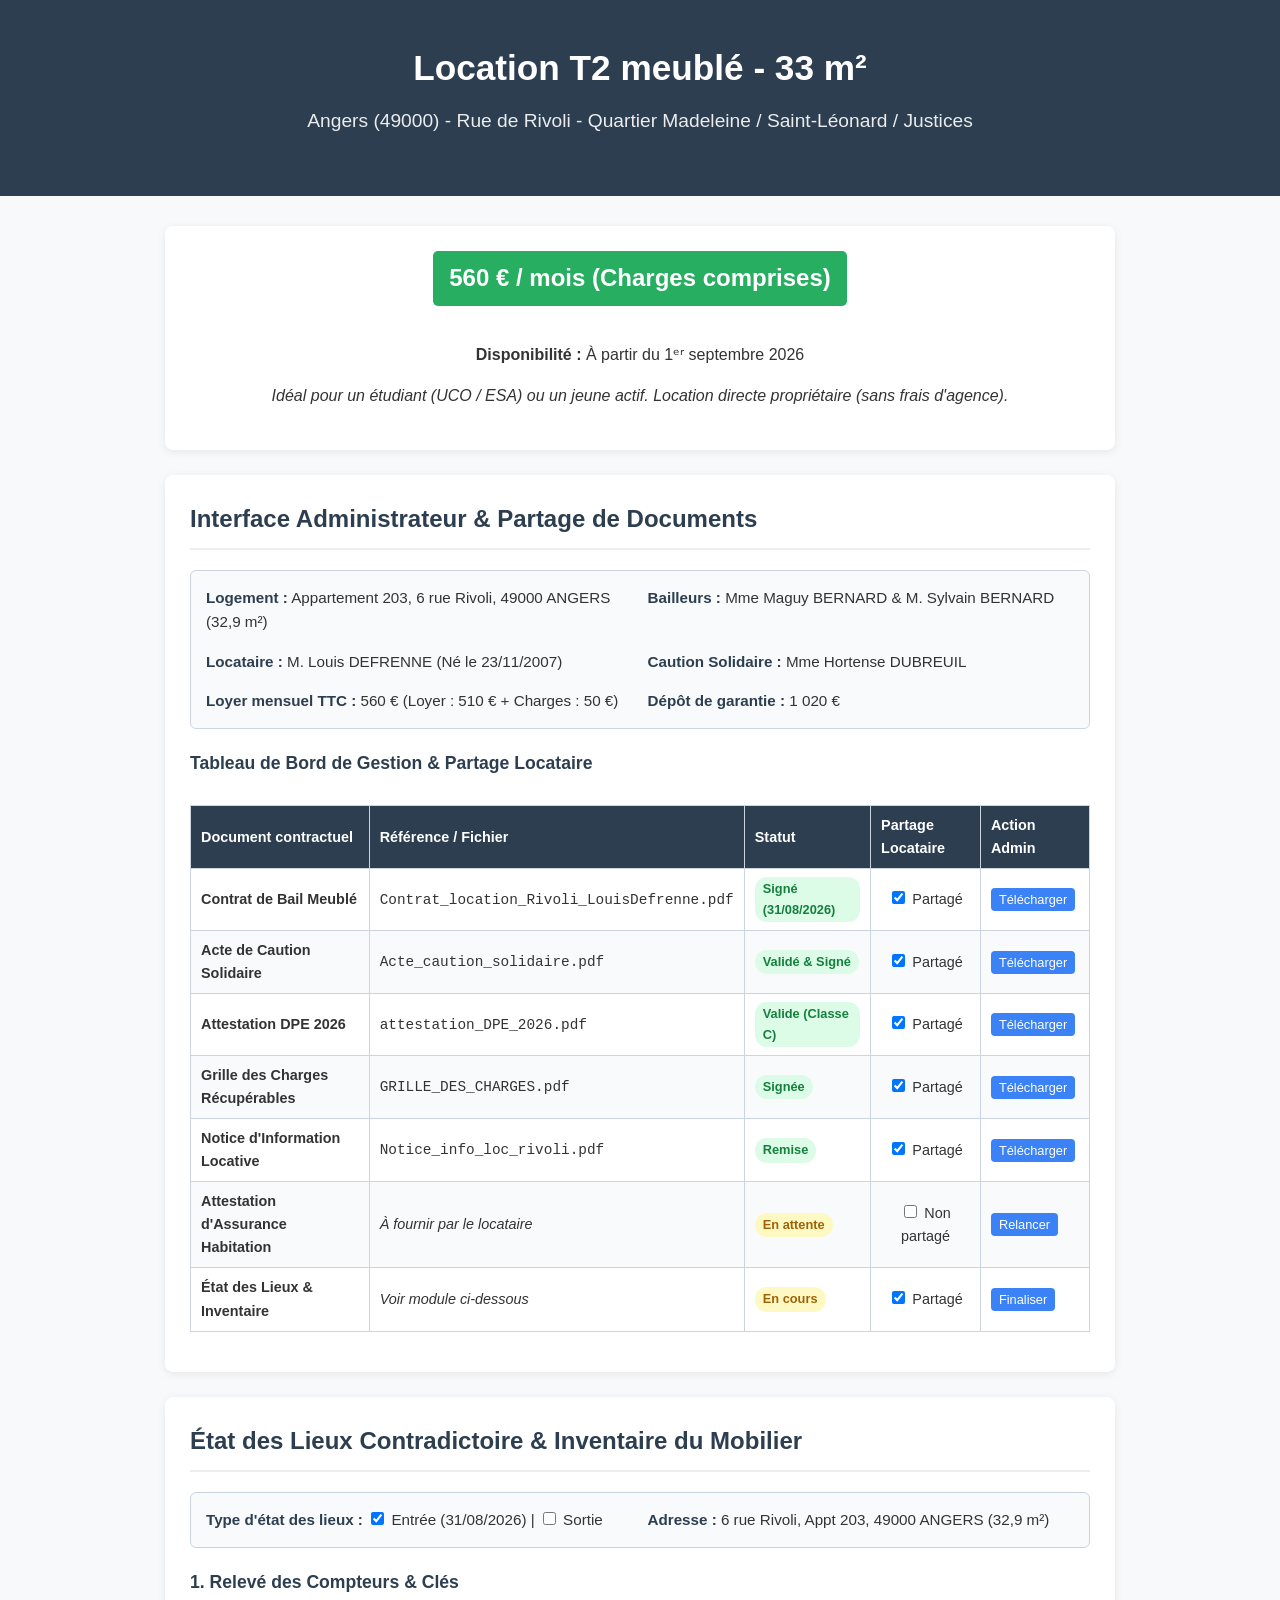
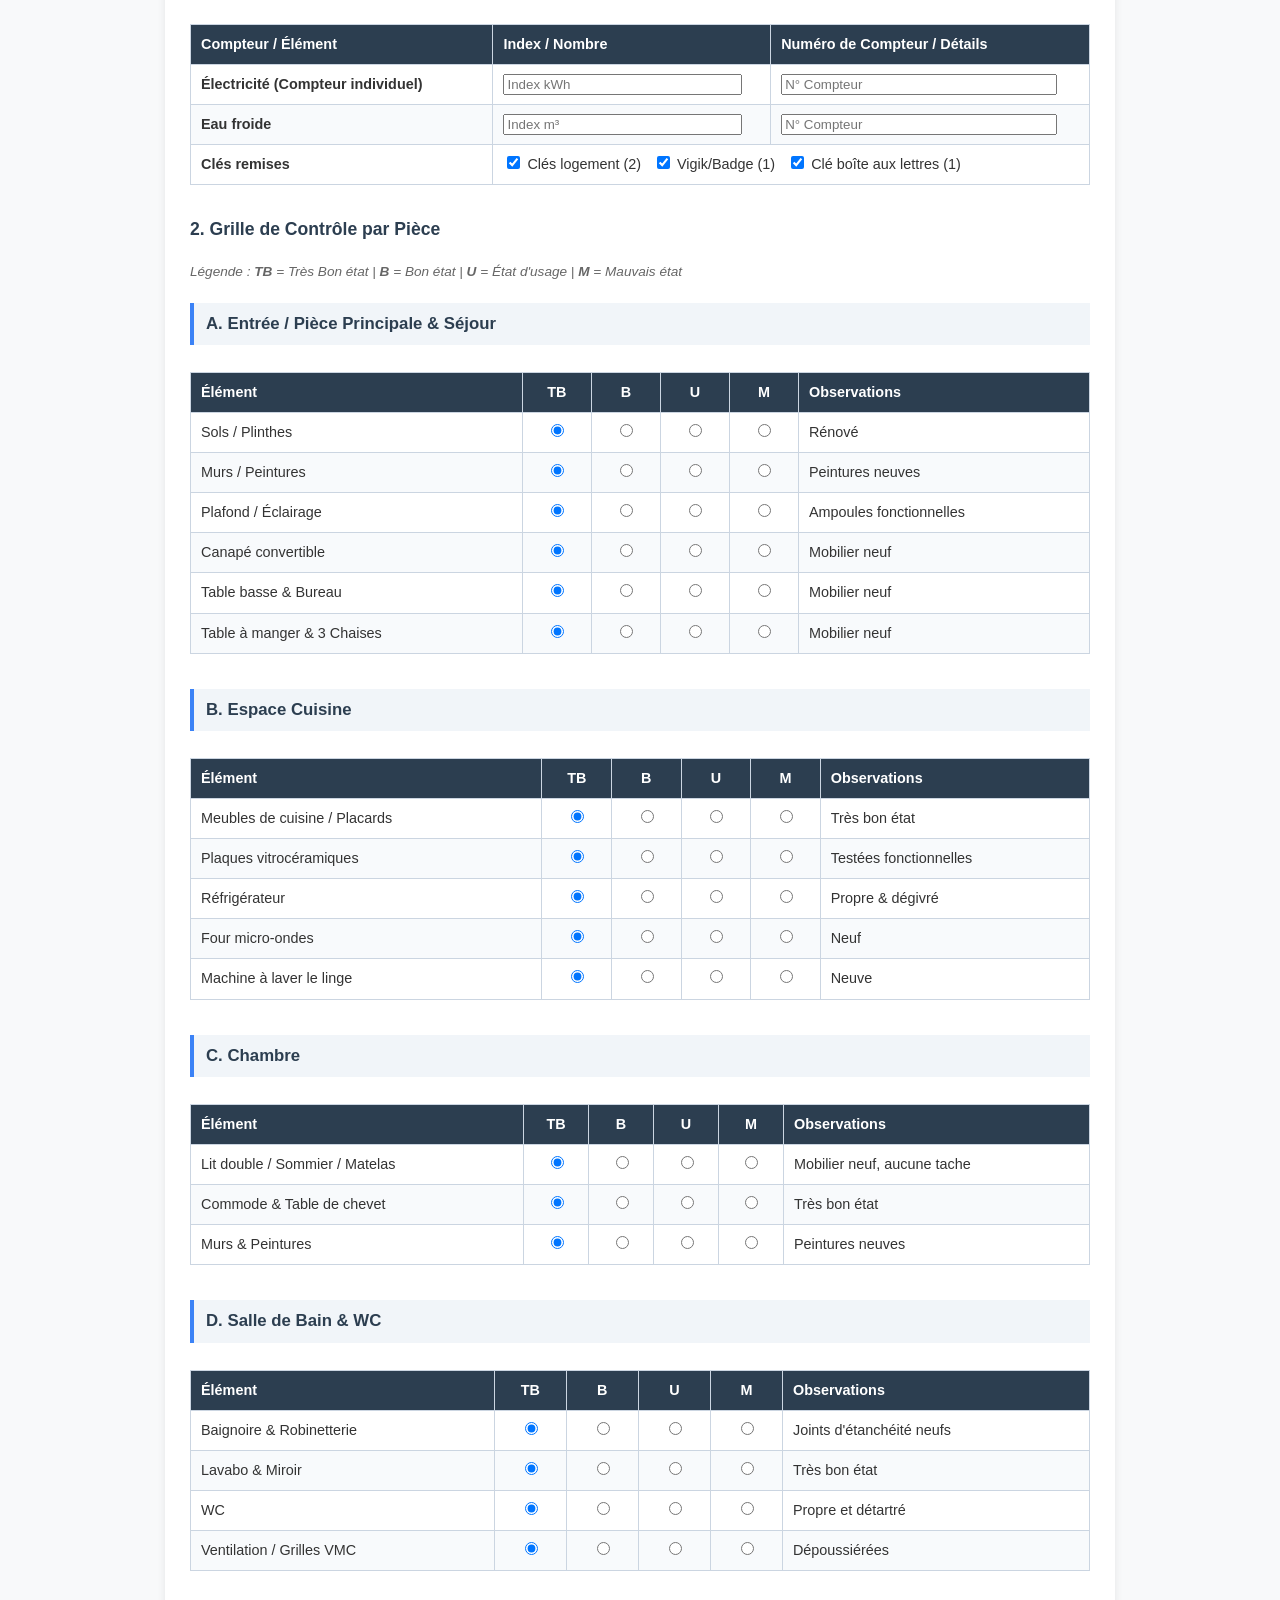
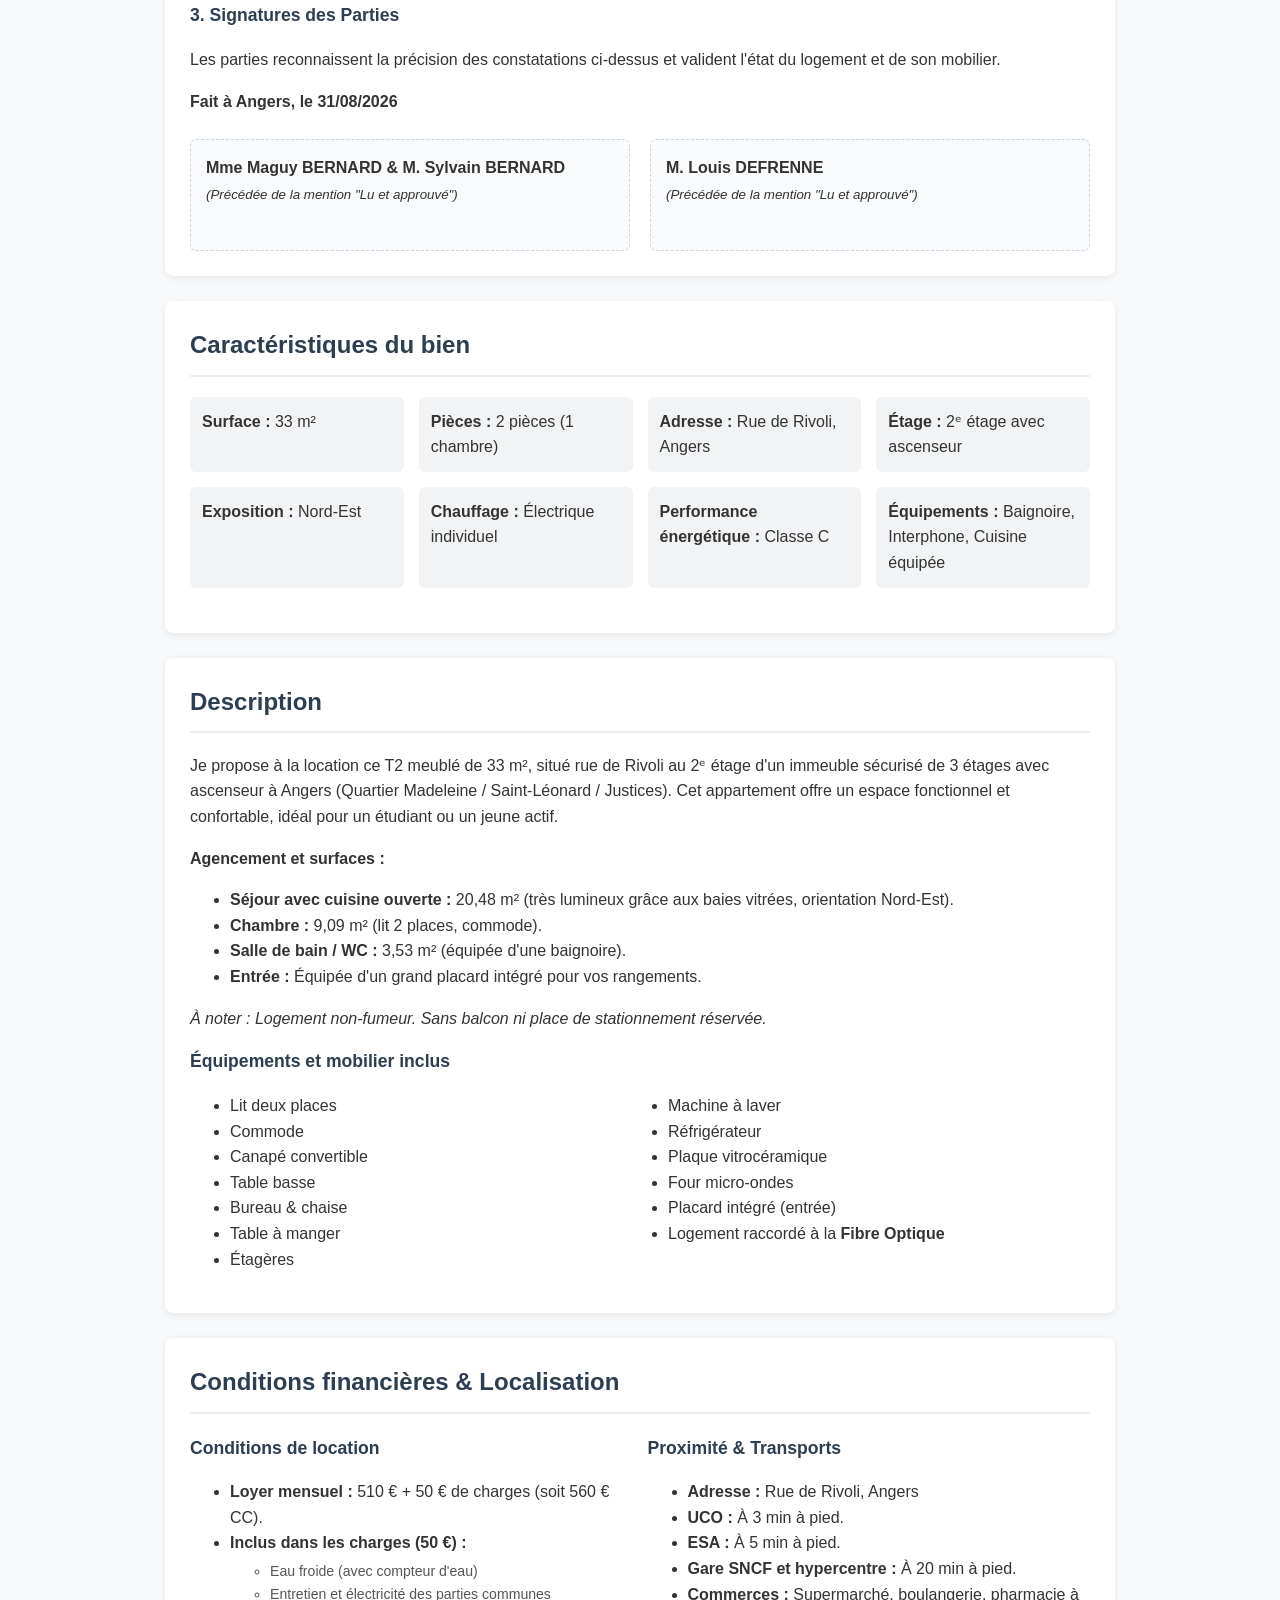
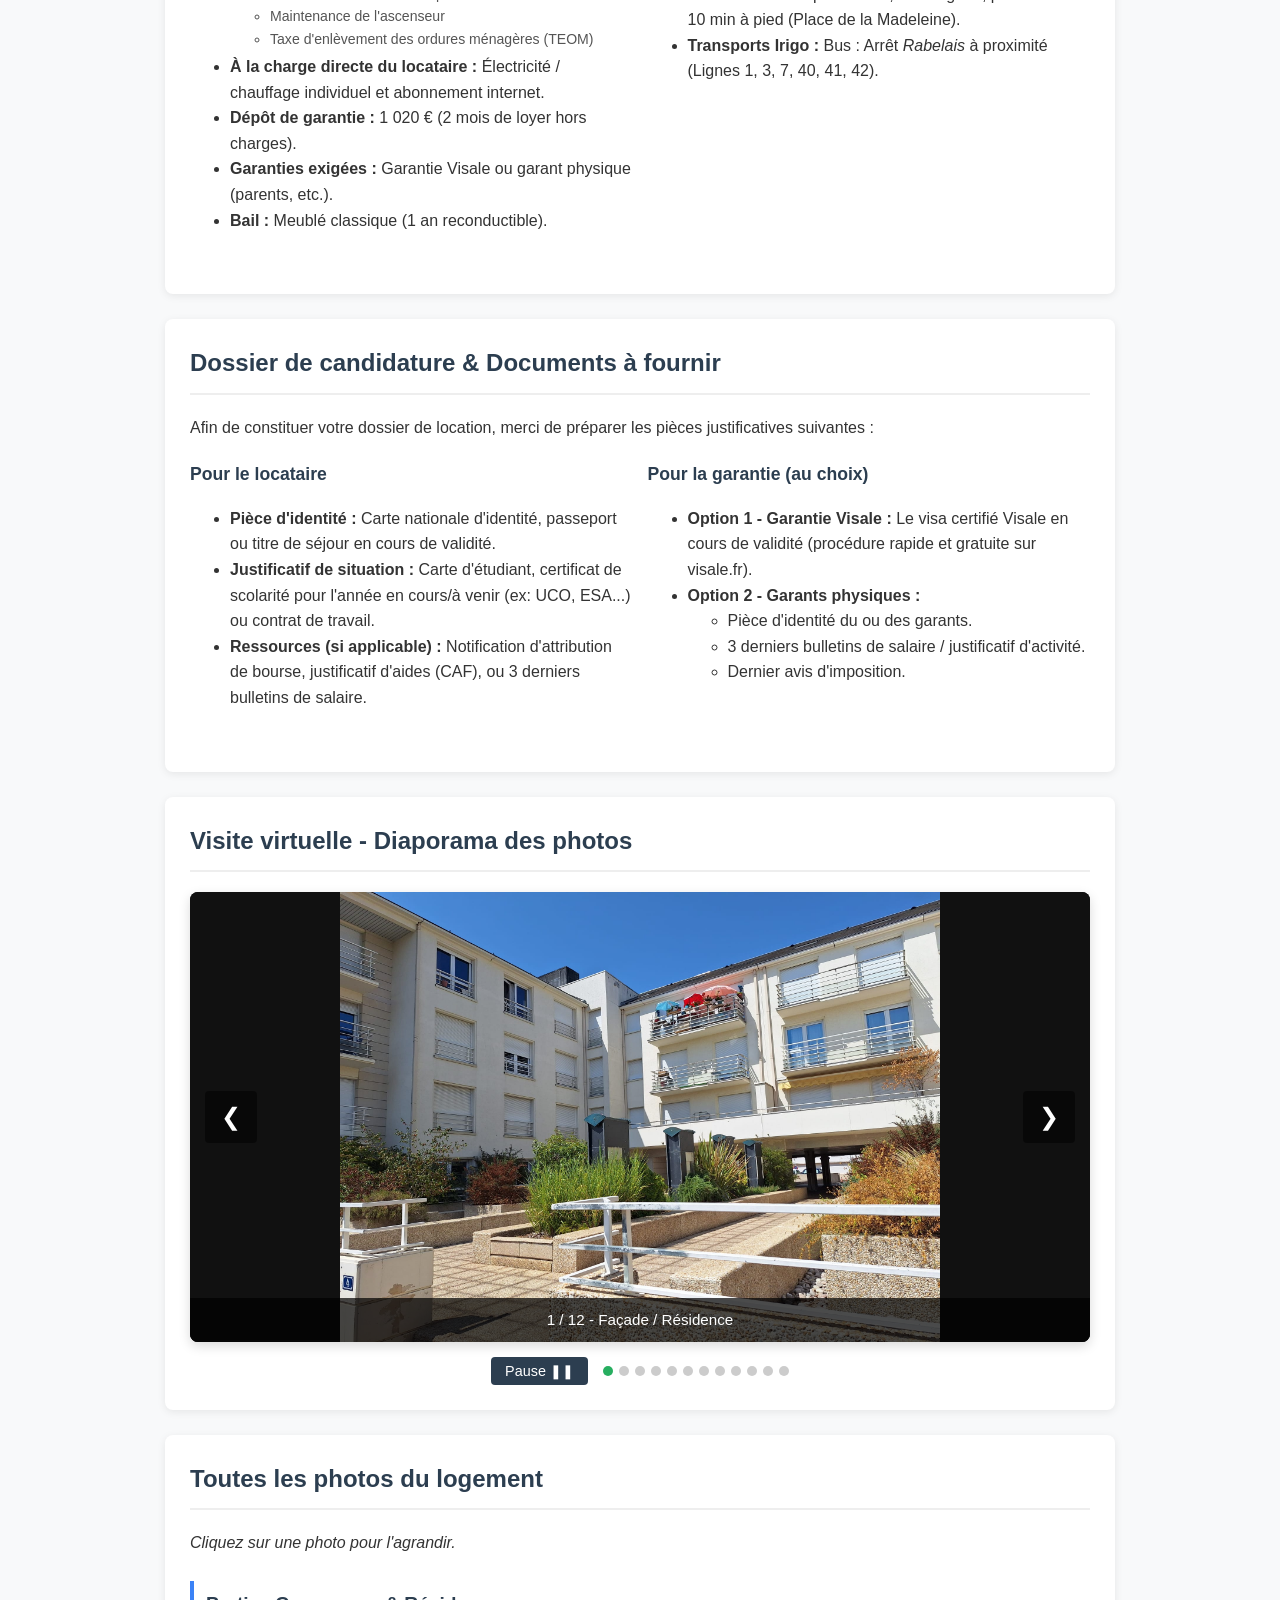
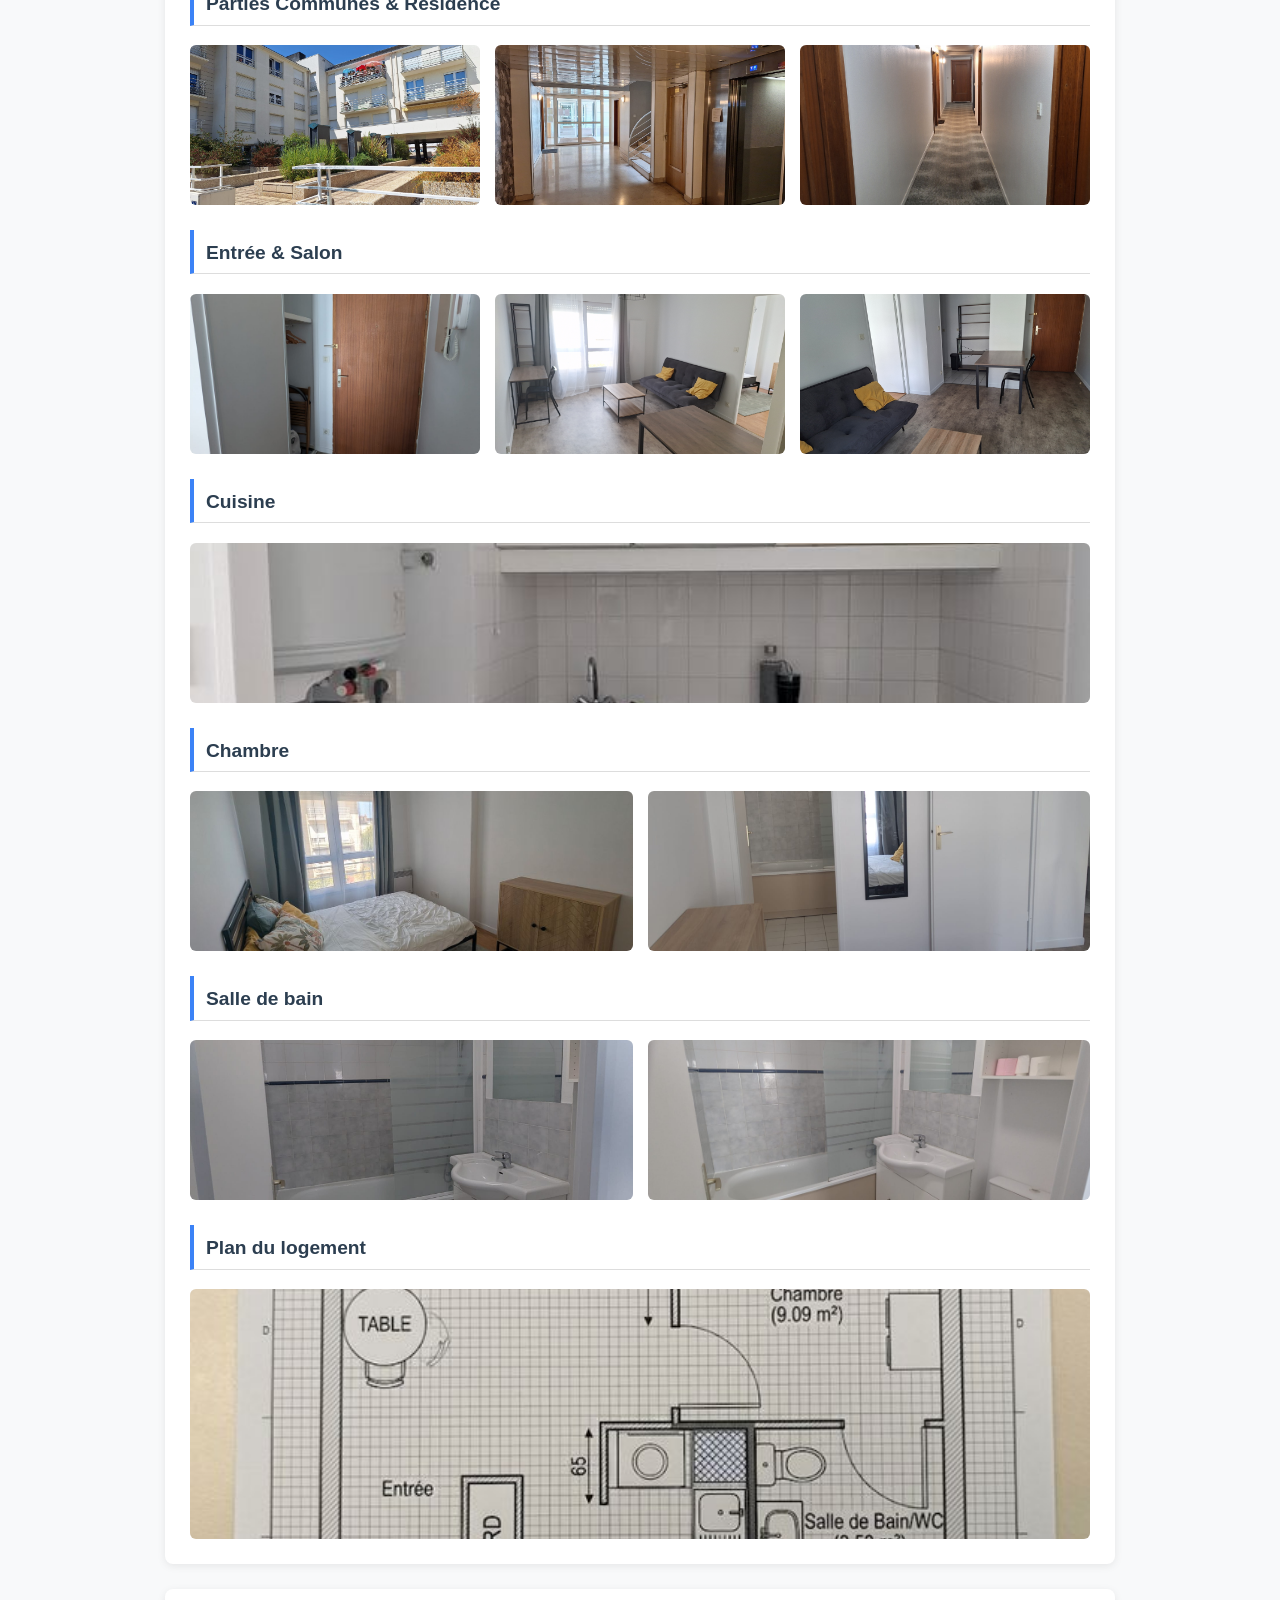
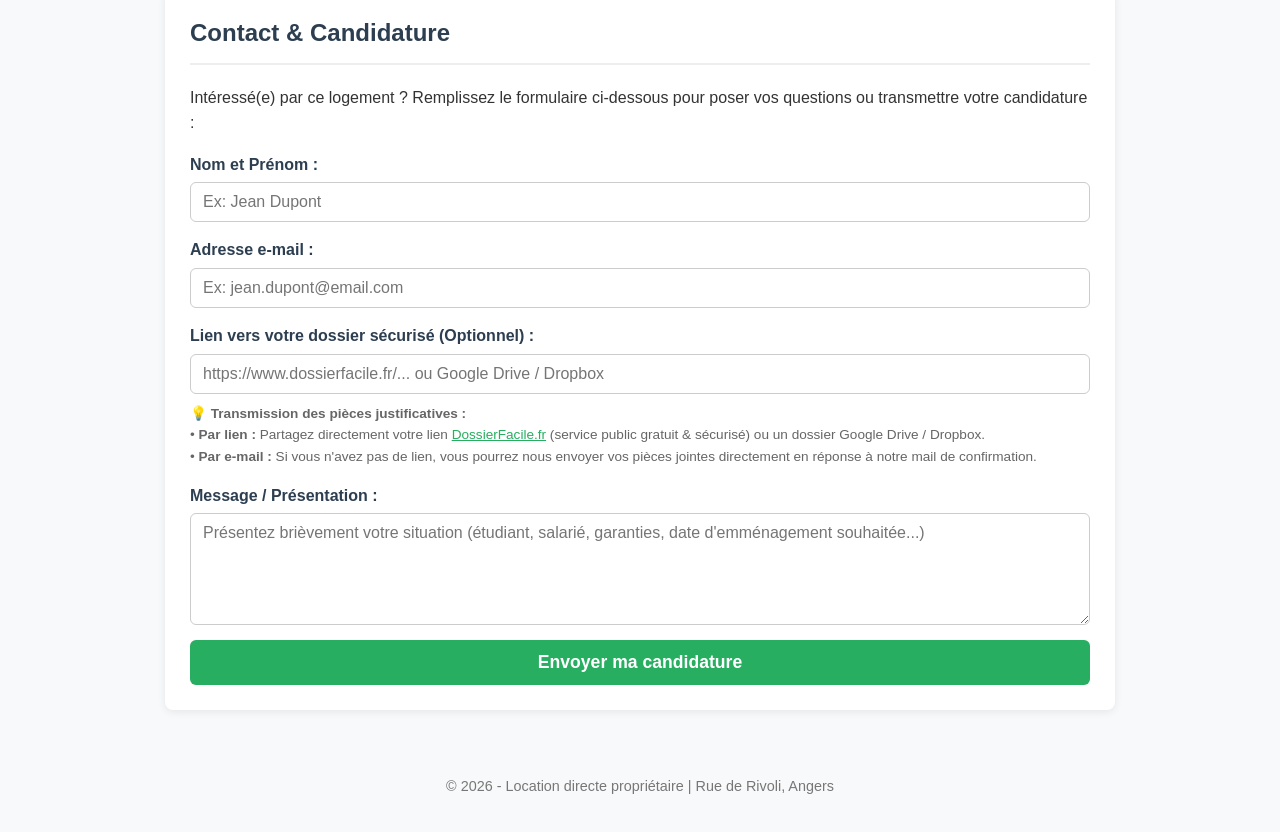
==== index.html @ 93f3b193 "Update index.html ajout 2 interface L'Interface Administrateur / Tableau de bord de partage de docum" ====
<!DOCTYPE html>
<html lang="fr">
<head>
    <meta charset="UTF-8">
    <meta name="viewport" content="width=device-width, initial-scale=1.0">
    <title>Location T2 meublé 33 m² - Angers (Rue de Rivoli / UCO / ESA)</title>
    <style>
        :root {
            --primary-color: #2c3e50;
            --accent-color: #27ae60;
            --bg-color: #f8f9fa;
            --card-bg: #ffffff;
            --text-color: #333333;
            --primary-light: #3b82f6;
            --border-color: #cbd5e1;
        }

        body {
            font-family: 'Segoe UI', Tahoma, Geneva, Verdana, sans-serif;
            line-height: 1.6;
            color: var(--text-color);
            background-color: var(--bg-color);
            margin: 0;
            padding: 0;
        }

        header {
            background-color: var(--primary-color);
            color: white;
            padding: 40px 20px;
            text-align: center;
        }

        header h1 {
            margin: 0;
            font-size: 2.2rem;
        }

        header p {
            font-size: 1.2rem;
            margin-top: 10px;
            opacity: 0.9;
        }

        .container {
            max-width: 950px;
            margin: 30px auto;
            padding: 0 20px;
        }

        .price-badge {
            display: inline-block;
            background-color: var(--accent-color);
            color: white;
            padding: 8px 16px;
            font-size: 1.5rem;
            font-weight: bold;
            border-radius: 5px;
            margin-bottom: 20px;
        }

        .card {
            background: var(--card-bg);
            border-radius: 8px;
            padding: 25px;
            margin-bottom: 25px;
            box-shadow: 0 2px 8px rgba(0,0,0,0.08);
        }

        h2 {
            color: var(--primary-color);
            border-bottom: 2px solid #eee;
            padding-bottom: 10px;
            margin-top: 0;
        }

        h3 {
            font-size: 1.05rem;
            color: var(--primary-color);
            background-color: #f1f5f9;
            padding: 8px 12px;
            border-left: 4px solid var(--primary-light);
            margin-top: 20px;
        }

        .features-grid {
            display: grid;
            grid-template-columns: repeat(auto-fit, minmax(200px, 1fr));
            gap: 15px;
            margin: 20px 0;
        }

        .feature-item {
            background: #f1f3f5;
            padding: 12px;
            border-radius: 6px;
            font-weight: 500;
        }

        .info-grid {
            display: grid;
            grid-template-columns: repeat(auto-fit, minmax(280px, 1fr));
            gap: 15px;
            background-color: #f8fafc;
            padding: 15px;
            border-radius: 6px;
            border: 1px solid var(--border-color);
            margin-bottom: 20px;
        }

        .info-item {
            font-size: 0.95rem;
        }

        .info-item strong {
            color: var(--primary-color);
        }

        .table-responsive {
            overflow-x: auto;
        }

        table {
            width: 100%;
            border-collapse: collapse;
            margin-top: 10px;
            margin-bottom: 15px;
            font-size: 0.9rem;
        }

        th, td {
            border: 1px solid var(--border-color);
            padding: 8px 10px;
            text-align: left;
        }

        th {
            background-color: var(--primary-color);
            color: #ffffff;
            font-weight: 600;
        }

        tr:nth-child(even) {
            background-color: #f8fafc;
        }

        .td-center {
            text-align: center;
        }

        .badge {
            display: inline-block;
            padding: 2px 8px;
            border-radius: 12px;
            font-size: 0.8rem;
            font-weight: bold;
        }

        .badge-success {
            background-color: #dcfce7;
            color: #15803d;
        }

        .badge-warning {
            background-color: #fef9c3;
            color: #a16207;
        }

        .btn {
            background-color: var(--primary-light);
            color: white;
            border: none;
            padding: 4px 8px;
            border-radius: 4px;
            cursor: pointer;
            font-size: 0.8rem;
        }

        .btn:hover {
            background-color: var(--primary-color);
        }

        .signature-grid {
            display: grid;
            grid-template-columns: 1fr 1fr;
            gap: 20px;
            margin-top: 25px;
        }

        .signature-box {
            border: 1px dashed var(--border-color);
            padding: 15px;
            border-radius: 6px;
            min-height: 80px;
            background-color: #f8fafc;
        }

        .equipment-list {
            columns: 2;
            -webkit-columns: 2;
            -moz-columns: 2;
        }

        .category-title {
            color: var(--primary-color);
            border-bottom: 1px solid #ddd;
            padding-bottom: 5px;
            margin-top: 25px;
            font-size: 1.2rem;
            background: none;
        }

        .gallery-grid {
            display: grid;
            grid-template-columns: repeat(auto-fit, minmax(200px, 1fr));
            gap: 15px;
            margin-top: 10px;
        }

        .gallery-grid img {
            width: 100%;
            height: 160px;
            object-fit: cover;
            border-radius: 6px;
            cursor: pointer;
            transition: transform 0.2s, box-shadow 0.2s;
        }

        .gallery-grid img:hover {
            transform: scale(1.03);
            box-shadow: 0 4px 12px rgba(0,0,0,0.15);
        }

        .slideshow-container {
            position: relative;
            max-width: 100%;
            margin: auto;
            background: #000;
            border-radius: 8px;
            overflow: hidden;
            box-shadow: 0 4px 12px rgba(0,0,0,0.15);
        }

        .slide-frame {
            position: relative;
            height: 450px;
            display: flex;
            align-items: center;
            justify-content: center;
            background-color: #111;
        }

        .slide-frame img {
            max-width: 100%;
            max-height: 450px;
            object-fit: contain;
            display: block;
        }

        .slide-caption {
            position: absolute;
            bottom: 0;
            left: 0;
            right: 0;
            background: rgba(0, 0, 0, 0.7);
            color: #fff;
            padding: 10px 15px;
            font-size: 0.95rem;
            text-align: center;
        }

        .slideshow-btn {
            position: absolute;
            top: 50%;
            transform: translateY(-50%);
            background: rgba(0, 0, 0, 0.5);
            color: white;
            border: none;
            font-size: 24px;
            padding: 12px 16px;
            cursor: pointer;
            border-radius: 4px;
            user-select: none;
            transition: background 0.3s;
            z-index: 2;
        }

        .slideshow-btn:hover {
            background: rgba(0, 0, 0, 0.8);
        }

        .slideshow-btn.prev { left: 15px; }
        .slideshow-btn.next { right: 15px; }

        .slideshow-controls {
            display: flex;
            align-items: center;
            justify-content: center;
            gap: 15px;
            margin-top: 15px;
            flex-wrap: wrap;
        }

        .slideshow-dots {
            display: flex;
            gap: 6px;
            justify-content: center;
            flex-wrap: wrap;
        }

        .dot {
            height: 10px;
            width: 10px;
            background-color: #ccc;
            border-radius: 50%;
            display: inline-block;
            cursor: pointer;
            transition: background-color 0.3s;
        }

        .dot.active, .dot:hover {
            background-color: var(--accent-color);
        }

        .play-pause-btn {
            background: var(--primary-color);
            color: white;
            border: none;
            padding: 6px 14px;
            border-radius: 4px;
            cursor: pointer;
            font-size: 0.9rem;
        }

        .play-pause-btn:hover {
            background: #1a252f;
        }

        .contact-form {
            display: flex;
            flex-direction: column;
            gap: 15px;
            margin-top: 15px;
        }

        .form-group {
            display: flex;
            flex-direction: column;
            gap: 5px;
        }

        .form-group label {
            font-weight: 600;
            color: var(--primary-color);
        }

        .form-group input,
        .form-group textarea {
            width: 100%;
            padding: 10px 12px;
            border: 1px solid #ccc;
            border-radius: 6px;
            font-family: inherit;
            font-size: 1rem;
            box-sizing: border-box;
            transition: border-color 0.2s;
        }

        .form-group input:focus,
        .form-group textarea:focus {
            border-color: var(--accent-color);
            outline: none;
        }

        .submit-btn {
            background-color: var(--accent-color);
            color: white;
            border: none;
            padding: 12px 20px;
            font-size: 1.1rem;
            font-weight: bold;
            border-radius: 6px;
            cursor: pointer;
            transition: background-color 0.2s, transform 0.1s;
        }

        .submit-btn:hover {
            background-color: #219150;
        }

        .submit-btn:active {
            transform: scale(0.99);
        }

        .lightbox {
            display: none;
            position: fixed;
            z-index: 1000;
            top: 0;
            left: 0;
            width: 100%;
            height: 100%;
            background-color: rgba(0, 0, 0, 0.85);
            flex-direction: column;
            justify-content: center;
            align-items: center;
        }

        .lightbox-content-wrapper {
            position: relative;
            display: flex;
            align-items: center;
            justify-content: center;
            max-width: 90%;
            max-height: 80%;
        }

        .lightbox img {
            max-width: 100%;
            max-height: 80vh;
            border-radius: 8px;
            box-shadow: 0 5px 25px rgba(0,0,0,0.5);
        }

        .lightbox-close {
            position: absolute;
            top: 20px;
            right: 30px;
            color: white;
            font-size: 40px;
            font-weight: bold;
            cursor: pointer;
            user-select: none;
        }

        .lightbox-prev, .lightbox-next {
            background: rgba(255, 255, 255, 0.2);
            color: white;
            border: none;
            font-size: 30px;
            padding: 10px 15px;
            cursor: pointer;
            border-radius: 5px;
            position: absolute;
            top: 50%;
            transform: translateY(-50%);
            user-select: none;
            transition: background 0.3s;
        }

        .lightbox-prev:hover, .lightbox-next:hover {
            background: rgba(255, 255, 255, 0.5);
        }

        .lightbox-prev { left: -50px; }
        .lightbox-next { right: -50px; }

        .lightbox-counter {
            color: white;
            margin-top: 15px;
            font-size: 1rem;
            text-align: center;
        }

        footer {
            text-align: center;
            padding: 20px;
            color: #777;
            font-size: 0.9rem;
        }

        @media (max-width: 600px) {
            .equipment-list {
                columns: 1;
            }
            .slide-frame {
                height: 280px;
            }
            .lightbox-prev { left: 10px; }
            .lightbox-next { right: 10px; }
            .signature-grid {
                grid-template-columns: 1fr;
            }
        }
    </style>
</head>
<body>

    <header>
        <h1>Location T2 meublé - 33 m²</h1>
        <p>Angers (49000) - Rue de Rivoli - Quartier Madeleine / Saint-Léonard / Justices</p>
    </header>

    <div class="container">

        <!-- Synthèse Prix & Disponibilité -->
        <div class="card" style="text-align: center;">
            <div class="price-badge">560 € / mois (Charges comprises)</div>
            <p><strong>Disponibilité :</strong> À partir du 1ᵉʳ septembre 2026</p>
            <p><em>Idéal pour un étudiant (UCO / ESA) ou un jeune actif. Location directe propriétaire (sans frais d'agence).</em></p>
        </div>

        <!-- SECTION GESTION LOCATIVE / ESPACE ADMINISTRATEUR -->
        <div class="card">
            <h2>Interface Administrateur & Partage de Documents</h2>

            <div class="info-grid">
                <div class="info-item"><strong>Logement :</strong> Appartement 203, 6 rue Rivoli, 49000 ANGERS (32,9 m²)</div>
                <div class="info-item"><strong>Bailleurs :</strong> Mme Maguy BERNARD & M. Sylvain BERNARD</div>
                <div class="info-item"><strong>Locataire :</strong> M. Louis DEFRENNE (Né le 23/11/2007)</div>
                <div class="info-item"><strong>Caution Solidaire :</strong> Mme Hortense DUBREUIL</div>
                <div class="info-item"><strong>Loyer mensuel TTC :</strong> 560 € (Loyer : 510 € + Charges : 50 €)</div>
                <div class="info-item"><strong>Dépôt de garantie :</strong> 1 020 €</div>
            </div>

            <h3 style="background: none; padding: 0; border: none; font-size: 1.1rem; margin-top: 15px;">Tableau de Bord de Gestion & Partage Locataire</h3>
            <div class="table-responsive">
                <table>
                    <thead>
                        <tr>
                            <th>Document contractuel</th>
                            <th>Référence / Fichier</th>
                            <th>Statut</th>
                            <th>Partage Locataire</th>
                            <th>Action Admin</th>
                        </tr>
                    </thead>
                    <tbody>
                        <tr>
                            <td><strong>Contrat de Bail Meublé</strong></td>
                            <td><code>Contrat_location_Rivoli_LouisDefrenne.pdf</code></td>
                            <td><span class="badge badge-success">Signé (31/08/2026)</span></td>
                            <td class="td-center"><input type="checkbox" checked> Partagé</td>
                            <td><button class="btn">Télécharger</button></td>
                        </tr>
                        <tr>
                            <td><strong>Acte de Caution Solidaire</strong></td>
                            <td><code>Acte_caution_solidaire.pdf</code></td>
                            <td><span class="badge badge-success">Validé & Signé</span></td>
                            <td class="td-center"><input type="checkbox" checked> Partagé</td>
                            <td><button class="btn">Télécharger</button></td>
                        </tr>
                        <tr>
                            <td><strong>Attestation DPE 2026</strong></td>
                            <td><code>attestation_DPE_2026.pdf</code></td>
                            <td><span class="badge badge-success">Valide (Classe C)</span></td>
                            <td class="td-center"><input type="checkbox" checked> Partagé</td>
                            <td><button class="btn">Télécharger</button></td>
                        </tr>
                        <tr>
                            <td><strong>Grille des Charges Récupérables</strong></td>
                            <td><code>GRILLE_DES_CHARGES.pdf</code></td>
                            <td><span class="badge badge-success">Signée</span></td>
                            <td class="td-center"><input type="checkbox" checked> Partagé</td>
                            <td><button class="btn">Télécharger</button></td>
                        </tr>
                        <tr>
                            <td><strong>Notice d'Information Locative</strong></td>
                            <td><code>Notice_info_loc_rivoli.pdf</code></td>
                            <td><span class="badge badge-success">Remise</span></td>
                            <td class="td-center"><input type="checkbox" checked> Partagé</td>
                            <td><button class="btn">Télécharger</button></td>
                        </tr>
                        <tr>
                            <td><strong>Attestation d'Assurance Habitation</strong></td>
                            <td><em>À fournir par le locataire</em></td>
                            <td><span class="badge badge-warning">En attente</span></td>
                            <td class="td-center"><input type="checkbox"> Non partagé</td>
                            <td><button class="btn">Relancer</button></td>
                        </tr>
                        <tr>
                            <td><strong>État des Lieux & Inventaire</strong></td>
                            <td><em>Voir module ci-dessous</em></td>
                            <td><span class="badge badge-warning">En cours</span></td>
                            <td class="td-center"><input type="checkbox" checked> Partagé</td>
                            <td><button class="btn">Finaliser</button></td>
                        </tr>
                    </tbody>
                </table>
            </div>
        </div>

        <!-- SECTION ÉTAT DES LIEUX CONTRADICTOIRE & INVENTAIRE -->
        <div class="card">
            <h2>État des Lieux Contradictoire & Inventaire du Mobilier</h2>

            <div class="info-grid">
                <div class="info-item"><strong>Type d'état des lieux :</strong> <label><input type="checkbox" checked> Entrée (31/08/2026)</label> | <label><input type="checkbox"> Sortie</label></div>
                <div class="info-item"><strong>Adresse :</strong> 6 rue Rivoli, Appt 203, 49000 ANGERS (32,9 m²)</div>
            </div>

            <h3 style="background: none; padding: 0; border: none; font-size: 1.1rem; margin-top: 15px;">1. Relevé des Compteurs & Clés</h3>
            <div class="table-responsive">
                <table>
                    <thead>
                        <tr>
                            <th>Compteur / Élément</th>
                            <th>Index / Nombre</th>
                            <th>Numéro de Compteur / Détails</th>
                        </tr>
                    </thead>
                    <tbody>
                        <tr>
                            <td><strong>Électricité (Compteur individuel)</strong></td>
                            <td><input type="text" placeholder="Index kWh" style="width: 90%;"></td>
                            <td><input type="text" placeholder="N° Compteur" style="width: 90%;"></td>
                        </tr>
                        <tr>
                            <td><strong>Eau froide</strong></td>
                            <td><input type="text" placeholder="Index m³" style="width: 90%;"></td>
                            <td><input type="text" placeholder="N° Compteur" style="width: 90%;"></td>
                        </tr>
                        <tr>
                            <td><strong>Clés remises</strong></td>
                            <td colspan="2">
                                <label><input type="checkbox" checked> Clés logement (2)</label> &nbsp;
                                <label><input type="checkbox" checked> Vigik/Badge (1)</label> &nbsp;
                                <label><input type="checkbox" checked> Clé boîte aux lettres (1)</label>
                            </td>
                        </tr>
                    </tbody>
                </table>
            </div>

            <h3 style="background: none; padding: 0; border: none; font-size: 1.1rem; margin-top: 15px;">2. Grille de Contrôle par Pièce</h3>
            <p style="font-size: 0.85rem; color: #666;"><em>Légende : <strong>TB</strong> = Très Bon état | <strong>B</strong> = Bon état | <strong>U</strong> = État d'usage | <strong>M</strong> = Mauvais état</em></p>

            <h3>A. Entrée / Pièce Principale & Séjour</h3>
            <div class="table-responsive">
                <table>
                    <thead>
                        <tr>
                            <th>Élément</th>
                            <th class="td-center">TB</th>
                            <th class="td-center">B</th>
                            <th class="td-center">U</th>
                            <th class="td-center">M</th>
                            <th>Observations</th>
                        </tr>
                    </thead>
                    <tbody>
                        <tr><td>Sols / Plinthes</td><td class="td-center"><input type="radio" name="sol_entree" checked></td><td class="td-center"><input type="radio" name="sol_entree"></td><td class="td-center"><input type="radio" name="sol_entree"></td><td class="td-center"><input type="radio" name="sol_entree"></td><td>Rénové</td></tr>
                        <tr><td>Murs / Peintures</td><td class="td-center"><input type="radio" name="murs_entree" checked></td><td class="td-center"><input type="radio" name="murs_entree"></td><td class="td-center"><input type="radio" name="murs_entree"></td><td class="td-center"><input type="radio" name="murs_entree"></td><td>Peintures neuves</td></tr>
                        <tr><td>Plafond / Éclairage</td><td class="td-center"><input type="radio" name="ecl_entree" checked></td><td class="td-center"><input type="radio" name="ecl_entree"></td><td class="td-center"><input type="radio" name="ecl_entree"></td><td class="td-center"><input type="radio" name="ecl_entree"></td><td>Ampoules fonctionnelles</td></tr>
                        <tr><td>Canapé convertible</td><td class="td-center"><input type="radio" name="canape" checked></td><td class="td-center"><input type="radio" name="canape"></td><td class="td-center"><input type="radio" name="canape"></td><td class="td-center"><input type="radio" name="canape"></td><td>Mobilier neuf</td></tr>
                        <tr><td>Table basse & Bureau</td><td class="td-center"><input type="radio" name="bureau" checked></td><td class="td-center"><input type="radio" name="bureau"></td><td class="td-center"><input type="radio" name="bureau"></td><td class="td-center"><input type="radio" name="bureau"></td><td>Mobilier neuf</td></tr>
                        <tr><td>Table à manger & 3 Chaises</td><td class="td-center"><input type="radio" name="table" checked></td><td class="td-center"><input type="radio" name="table"></td><td class="td-center"><input type="radio" name="table"></td><td class="td-center"><input type="radio" name="table"></td><td>Mobilier neuf</td></tr>
                    </tbody>
                </table>
            </div>

            <h3>B. Espace Cuisine</h3>
            <div class="table-responsive">
                <table>
                    <thead>
                        <tr>
                            <th>Élément</th>
                            <th class="td-center">TB</th>
                            <th class="td-center">B</th>
                            <th class="td-center">U</th>
                            <th class="td-center">M</th>
                            <th>Observations</th>
                        </tr>
                    </thead>
                    <tbody>
                        <tr><td>Meubles de cuisine / Placards</td><td class="td-center"><input type="radio" name="meuble_cui" checked></td><td class="td-center"><input type="radio" name="meuble_cui"></td><td class="td-center"><input type="radio" name="meuble_cui"></td><td class="td-center"><input type="radio" name="meuble_cui"></td><td>Très bon état</td></tr>
                        <tr><td>Plaques vitrocéramiques</td><td class="td-center"><input type="radio" name="plaque" checked></td><td class="td-center"><input type="radio" name="plaque"></td><td class="td-center"><input type="radio" name="plaque"></td><td class="td-center"><input type="radio" name="plaque"></td><td>Testées fonctionnelles</td></tr>
                        <tr><td>Réfrigérateur</td><td class="td-center"><input type="radio" name="frigo" checked></td><td class="td-center"><input type="radio" name="frigo"></td><td class="td-center"><input type="radio" name="frigo"></td><td class="td-center"><input type="radio" name="frigo"></td><td>Propre & dégivré</td></tr>
                        <tr><td>Four micro-ondes</td><td class="td-center"><input type="radio" name="micro" checked></td><td class="td-center"><input type="radio" name="micro"></td><td class="td-center"><input type="radio" name="micro"></td><td class="td-center"><input type="radio" name="micro"></td><td>Neuf</td></tr>
                        <tr><td>Machine à laver le linge</td><td class="td-center"><input type="radio" name="lave_linge" checked></td><td class="td-center"><input type="radio" name="lave_linge"></td><td class="td-center"><input type="radio" name="lave_linge"></td><td class="td-center"><input type="radio" name="lave_linge"></td><td>Neuve</td></tr>
                    </tbody>
                </table>
            </div>

            <h3>C. Chambre</h3>
            <div class="table-responsive">
                <table>
                    <thead>
                        <tr>
                            <th>Élément</th>
                            <th class="td-center">TB</th>
                            <th class="td-center">B</th>
                            <th class="td-center">U</th>
                            <th class="td-center">M</th>
                            <th>Observations</th>
                        </tr>
                    </thead>
                    <tbody>
                        <tr><td>Lit double / Sommier / Matelas</td><td class="td-center"><input type="radio" name="lit" checked></td><td class="td-center"><input type="radio" name="lit"></td><td class="td-center"><input type="radio" name="lit"></td><td class="td-center"><input type="radio" name="lit"></td><td>Mobilier neuf, aucune tache</td></tr>
                        <tr><td>Commode & Table de chevet</td><td class="td-center"><input type="radio" name="commode" checked></td><td class="td-center"><input type="radio" name="commode"></td><td class="td-center"><input type="radio" name="commode"></td><td class="td-center"><input type="radio" name="commode"></td><td>Très bon état</td></tr>
                        <tr><td>Murs & Peintures</td><td class="td-center"><input type="radio" name="murs_ch" checked></td><td class="td-center"><input type="radio" name="murs_ch"></td><td class="td-center"><input type="radio" name="murs_ch"></td><td class="td-center"><input type="radio" name="murs_ch"></td><td>Peintures neuves</td></tr>
                    </tbody>
                </table>
            </div>

            <h3>D. Salle de Bain & WC</h3>
            <div class="table-responsive">
                <table>
                    <thead>
                        <tr>
                            <th>Élément</th>
                            <th class="td-center">TB</th>
                            <th class="td-center">B</th>
                            <th class="td-center">U</th>
                            <th class="td-center">M</th>
                            <th>Observations</th>
                        </tr>
                    </thead>
                    <tbody>
                        <tr><td>Baignoire & Robinetterie</td><td class="td-center"><input type="radio" name="baignoire" checked></td><td class="td-center"><input type="radio" name="baignoire"></td><td class="td-center"><input type="radio" name="baignoire"></td><td class="td-center"><input type="radio" name="baignoire"></td><td>Joints d'étanchéité neufs</td></tr>
                        <tr><td>Lavabo & Miroir</td><td class="td-center"><input type="radio" name="lavabo" checked></td><td class="td-center"><input type="radio" name="lavabo"></td><td class="td-center"><input type="radio" name="lavabo"></td><td class="td-center"><input type="radio" name="lavabo"></td><td>Très bon état</td></tr>
                        <tr><td>WC</td><td class="td-center"><input type="radio" name="wc" checked></td><td class="td-center"><input type="radio" name="wc"></td><td class="td-center"><input type="radio" name="wc"></td><td class="td-center"><input type="radio" name="wc"></td><td>Propre et détartré</td></tr>
                        <tr><td>Ventilation / Grilles VMC</td><td class="td-center"><input type="radio" name="vmc" checked></td><td class="td-center"><input type="radio" name="vmc"></td><td class="td-center"><input type="radio" name="vmc"></td><td class="td-center"><input type="radio" name="vmc"></td><td>Dépoussiérées</td></tr>
                    </tbody>
                </table>
            </div>

            <h3 style="background: none; padding: 0; border: none; font-size: 1.1rem; margin-top: 15px;">3. Signatures des Parties</h3>
            <p>Les parties reconnaissent la précision des constatations ci-dessus et valident l'état du logement et de son mobilier.</p>
            <p><strong>Fait à Angers, le 31/08/2026</strong></p>

            <div class="signature-grid">
                <div class="signature-box">
                    <strong>Mme Maguy BERNARD & M. Sylvain BERNARD</strong><br>
                    <small><em>(Précédée de la mention "Lu et approuvé")</em></small>
                </div>
                <div class="signature-box">
                    <strong>M. Louis DEFRENNE</strong><br>
                    <small><em>(Précédée de la mention "Lu et approuvé")</em></small>
                </div>
            </div>
        </div>

        <!-- Caractéristiques clés -->
        <div class="card">
            <h2>Caractéristiques du bien</h2>
            <div class="features-grid">
                <div class="feature-item"><strong>Surface :</strong> 33 m²</div>
                <div class="feature-item"><strong>Pièces :</strong> 2 pièces (1 chambre)</div>
                <div class="feature-item"><strong>Adresse :</strong> Rue de Rivoli, Angers</div>
                <div class="feature-item"><strong>Étage :</strong> 2ᵉ étage avec ascenseur</div>
                <div class="feature-item"><strong>Exposition :</strong> Nord-Est</div>
                <div class="feature-item"><strong>Chauffage :</strong> Électrique individuel</div>
                <div class="feature-item"><strong>Performance énergétique :</strong> Classe C</div>
                <div class="feature-item"><strong>Équipements :</strong> Baignoire, Interphone, Cuisine équipée</div>
            </div>
        </div>

        <div class="card">
            <h2>Description</h2>
            <p>Je propose à la location ce T2 meublé de 33 m², situé rue de Rivoli au 2ᵉ étage d'un immeuble sécurisé de 3 étages avec ascenseur à Angers (Quartier Madeleine / Saint-Léonard / Justices). Cet appartement offre un espace fonctionnel et confortable, idéal pour un étudiant ou un jeune actif.</p>
            
            <p><strong>Agencement et surfaces :</strong></p>
            <ul>
                <li><strong>Séjour avec cuisine ouverte :</strong> 20,48 m² (très lumineux grâce aux baies vitrées, orientation Nord-Est).</li>
                <li><strong>Chambre :</strong> 9,09 m² (lit 2 places, commode).</li>
                <li><strong>Salle de bain / WC :</strong> 3,53 m² (équipée d'une baignoire).</li>
                <li><strong>Entrée :</strong> Équipée d'un grand placard intégré pour vos rangements.</li>
            </ul>

            <p><em>À noter : Logement non-fumeur. Sans balcon ni place de stationnement réservée.</em></p>
            
            <h3 style="background: none; padding: 0; border: none; font-size: 1.1rem; margin-top: 15px;">Équipements et mobilier inclus</h3>
            <ul class="equipment-list">
                <li>Lit deux places</li>
                <li>Commode</li>
                <li>Canapé convertible</li>
                <li>Table basse</li>
                <li>Bureau & chaise</li>
                <li>Table à manger</li>
                <li>Étagères</li>
                <li>Machine à laver</li>
                <li>Réfrigérateur</li>
                <li>Plaque vitrocéramique</li>
                <li>Four micro-ondes</li>
                <li>Placard intégré (entrée)</li>
                <li>Logement raccordé à la <strong>Fibre Optique</strong></li>
            </ul>
        </div>
        
        <!-- Conditions & Emplacement -->
        <div class="card">
            <h2>Conditions financières & Localisation</h2>
            
            <div class="features-grid">
                <div>
                    <h3 style="background: none; padding: 0; border: none; font-size: 1.1rem; margin-top: 0;">Conditions de location</h3>
                    <ul>
                        <li><strong>Loyer mensuel :</strong> 510 € + 50 € de charges (soit 560 € CC).</li>
                        <li><strong>Inclus dans les charges (50 €) :</strong> 
                            <ul style="font-size: 0.88rem; color: #555; margin-top: 4px; margin-bottom: 4px;">
                                <li>Eau froide (avec compteur d'eau)</li>
                                <li>Entretien et électricité des parties communes</li>
                                <li>Maintenance de l'ascenseur</li>
                                <li>Taxe d'enlèvement des ordures ménagères (TEOM)</li>
                            </ul>
                        </li>
                        <li><strong>À la charge directe du locataire :</strong> Électricité / chauffage individuel et abonnement internet.</li>
                        <li><strong>Dépôt de garantie :</strong> 1 020 € (2 mois de loyer hors charges).</li>
                        <li><strong>Garanties exigées :</strong> Garantie Visale ou garant physique (parents, etc.).</li>
                        <li><strong>Bail :</strong> Meublé classique (1 an reconductible).</li>
                    </ul>
                </div>

                <div>
                    <h3 style="background: none; padding: 0; border: none; font-size: 1.1rem; margin-top: 0;">Proximité & Transports</h3>
                    <ul>
                        <li><strong>Adresse :</strong> Rue de Rivoli, Angers</li>
                        <li><strong>UCO :</strong> À 3 min à pied.</li>
                        <li><strong>ESA :</strong> À 5 min à pied.</li>
                        <li><strong>Gare SNCF et hypercentre :</strong> À 20 min à pied.</li>
                        <li><strong>Commerces :</strong> Supermarché, boulangerie, pharmacie à 10 min à pied (Place de la Madeleine).</li>
                        <li><strong>Transports Irigo :</strong> Bus : Arrêt <em>Rabelais</em> à proximité (Lignes 1, 3, 7, 40, 41, 42).</li>
                    </ul>
                </div>
            </div>
        </div>

        <!-- Dossier de candidature & Documents -->
        <div class="card">
            <h2>Dossier de candidature & Documents à fournir</h2>
            <p>Afin de constituer votre dossier de location, merci de préparer les pièces justificatives suivantes :</p>
            
            <div class="features-grid">
                <div>
                    <h3 style="background: none; padding: 0; border: none; font-size: 1.1rem; margin-top: 0;">Pour le locataire</h3>
                    <ul>
                        <li><strong>Pièce d'identité :</strong> Carte nationale d'identité, passeport ou titre de séjour en cours de validité.</li>
                        <li><strong>Justificatif de situation :</strong> Carte d'étudiant, certificat de scolarité pour l'année en cours/à venir (ex: UCO, ESA...) ou contrat de travail.</li>
                        <li><strong>Ressources (si applicable) :</strong> Notification d'attribution de bourse, justificatif d'aides (CAF), ou 3 derniers bulletins de salaire.</li>
                    </ul>
                </div>

                <div>
                    <h3 style="background: none; padding: 0; border: none; font-size: 1.1rem; margin-top: 0;">Pour la garantie (au choix)</h3>
                    <ul>
                        <li><strong>Option 1 - Garantie Visale :</strong> Le visa certifié Visale en cours de validité (procédure rapide et gratuite sur visale.fr).</li>
                        <li><strong>Option 2 - Garants physiques :</strong>
                            <ul>
                                <li>Pièce d'identité du ou des garants.</li>
                                <li>3 derniers bulletins de salaire / justificatif d'activité.</li>
                                <li>Dernier avis d'imposition.</li>
                            </ul>
                        </li>
                    </ul>
                </div>
            </div>
        </div>

        <!-- Diaporama (Slide Show) -->
        <div class="card">
            <h2>Visite virtuelle - Diaporama des photos</h2>
            <div class="slideshow-container">
                <div class="slide-frame">
                    <button class="slideshow-btn prev" aria-label="Photo précédente" onclick="moveSlide(-1)">&#10094;</button>
                    <img id="slideshow-img" src="" alt="Visite virtuelle">
                    <button class="slideshow-btn next" aria-label="Photo suivante" onclick="moveSlide(1)">&#10095;</button>
                    <div id="slideshow-caption" class="slide-caption"></div>
                </div>
            </div>
            <div class="slideshow-controls">
                <button id="play-pause-btn" class="play-pause-btn" onclick="toggleAutoPlay()">Pause ❚❚</button>
                <div id="slideshow-dots" class="slideshow-dots"></div>
            </div>
        </div>
        
        <!-- Galerie Photos Structurée par Catégories -->
        <div class="card">
            <h2>Toutes les photos du logement</h2>
            <p><em>Cliquez sur une photo pour l'agrandir.</em></p>

            <h3 class="category-title">Parties Communes & Résidence</h3>
            <div class="gallery-grid">
                <img class="gallery-img" src="images/communs-2.jpg" alt="Façade / Résidence">
                <img class="gallery-img" src="images/communs-1.jpg" alt="Entrée immeuble / Ascenseur">
                <img class="gallery-img" src="images/communs-3.jpg" alt="Couloir">
            </div>

            <h3 class="category-title">Entrée & Salon</h3>
            <div class="gallery-grid">
                <img class="gallery-img" src="images/salon-3.jpg" alt="Entrée avec placard">
                <img class="gallery-img" src="images/salon-2.jpg" alt="Séjour">
                <img class="gallery-img" src="images/salon-1.jpg" alt="Séjour et baie vitrée">
            </div>

            <h3 class="category-title">Cuisine</h3>
            <div class="gallery-grid">
                <img class="gallery-img" src="images/cuisine-1.jpg" alt="Cuisine équipée">
            </div>

            <h3 class="category-title">Chambre</h3>
            <div class="gallery-grid">
                <img class="gallery-img" src="images/chambre-1.jpg" alt="Chambre - Lit 2 places">
                <img class="gallery-img" src="images/chambre-2.jpg" alt="Chambre - Bureau & Commode">
            </div>

            <h3 class="category-title">Salle de bain</h3>
            <div class="gallery-grid">
                <img class="gallery-img" src="images/sdb-2.jpg" alt="Salle de bain avec baignoire">
                <img class="gallery-img" src="images/sdb-1.jpg" alt="Meuble vasque & Toilette">
            </div>

            <h3 class="category-title">Plan du logement</h3>
            <div class="gallery-grid">
                <img class="gallery-img" src="plan.jpg" alt="Plan de l'appartement T2 33m²" style="height: auto; max-height: 250px;">
            </div>
        </div>

        <!-- Section Formulaire de Contact -->
        <div class="card">
            <h2>Contact & Candidature</h2>
            <p>Intéressé(e) par ce logement ? Remplissez le formulaire ci-dessous pour poser vos questions ou transmettre votre candidature :</p>
            
            <form action="https://api.web3forms.com/submit" method="POST" class="contact-form">
                <input type="hidden" name="access_key" value="6a2724be-3dd6-421c-b63e-825481144133">
                <input type="hidden" name="subject" value="Nouvelle candidature - T2 Rue de Rivoli">
                <input type="checkbox" name="botcheck" class="hidden" style="display: none;">
                
                <div class="form-group">
                    <label for="name">Nom et Prénom :</label>
                    <input type="text" id="name" name="name" placeholder="Ex: Jean Dupont" required>
                </div>

                <div class="form-group">
                    <label for="email">Adresse e-mail :</label>
                    <input type="email" id="email" name="email" placeholder="Ex: jean.dupont@email.com" required>
                </div>

                <div class="form-group">
                    <label for="dossier_link">Lien vers votre dossier sécurisé (Optionnel) :</label>
                    <input type="url" id="dossier_link" name="dossier_link" placeholder="https://www.dossierfacile.fr/... ou Google Drive / Dropbox">
                    <small style="color: #666; font-size: 0.85rem; margin-top: 4px;">
                        💡 <strong>Transmission des pièces justificatives :</strong><br>
                        • <strong>Par lien :</strong> Partagez directement votre lien <a href="https://www.dossierfacile.logement.gouv.fr/" target="_blank" style="color: var(--accent-color);">DossierFacile.fr</a> (service public gratuit & sécurisé) ou un dossier Google Drive / Dropbox.<br>
                        • <strong>Par e-mail :</strong> Si vous n'avez pas de lien, vous pourrez nous envoyer vos pièces jointes directement en réponse à notre mail de confirmation.
                    </small>
                </div>

                <div class="form-group">
                    <label for="message">Message / Présentation :</label>
                    <textarea id="message" name="message" rows="5" placeholder="Présentez brièvement votre situation (étudiant, salarié, garanties, date d'emménagement souhaitée...)" required></textarea>
                </div>

                <button type="submit" class="submit-btn">Envoyer ma candidature</button>
            </form>
        </div>
        
        <!-- Boîte Modale / Lightbox Grand Écran -->
        <div id="lightbox" class="lightbox">
            <span class="lightbox-close" onclick="closeLightbox()">&times;</span>
            <div class="lightbox-content-wrapper">
                <button class="lightbox-prev" aria-label="Image précédente" onclick="changeLightboxImage(-1)">&#10094;</button>
                <img id="lightbox-img" src="" alt="Photo agrandie">
                <button class="lightbox-next" aria-label="Image suivante" onclick="changeLightboxImage(1)">&#10095;</button>
            </div>
            <div id="lightbox-counter" class="lightbox-counter"></div>
        </div>

    </div>

    <footer>
        <p>&copy; 2026 - Location directe propriétaire | Rue de Rivoli, Angers</p>
    </footer>

    <script>
        let currentImageIndex = 0;
        let imagesList = [];
        
        let slideIndex = 0;
        let slideInterval = null;
        let isPlaying = true;

        document.addEventListener('DOMContentLoaded', function() {
            imagesList = Array.from(document.querySelectorAll('.gallery-img'));
            
            imagesList.forEach((img, index) => {
                img.addEventListener('click', () => {
                    openLightbox(index);
                });
            });

            initSlideshow();
        });

        function initSlideshow() {
            if (imagesList.length === 0) return;

            const dotsContainer = document.getElementById('slideshow-dots');
            dotsContainer.innerHTML = '';

            imagesList.forEach((_, idx) => {
                const dot = document.createElement('span');
                dot.className = 'dot';
                dot.addEventListener('click', () => goToSlide(idx));
                dotsContainer.appendChild(dot);
            });

            showSlide(0);
            startAutoPlay();
        }

        function showSlide(index) {
            slideIndex = index;
            if (slideIndex >= imagesList.length) slideIndex = 0;
            if (slideIndex < 0) slideIndex = imagesList.length - 1;

            const currentImg = imagesList[slideIndex];
            const slideImg = document.getElementById('slideshow-img');
            slideImg.src = currentImg.src;
            slideImg.alt = currentImg.alt;
            document.getElementById('slideshow-caption').innerText = `${slideIndex + 1} / ${imagesList.length} - ${currentImg.alt}`;

            const dots = document.querySelectorAll('.dot');
            dots.forEach((dot, idx) => {
                dot.classList.toggle('active', idx === slideIndex);
            });
        }

        function moveSlide(direction) {
            showSlide(slideIndex + direction);
            resetAutoPlayTimer();
        }

        function goToSlide(index) {
            showSlide(index);
            resetAutoPlayTimer();
        }

        function startAutoPlay() {
            if (slideInterval) clearInterval(slideInterval);
            slideInterval = setInterval(() => {
                showSlide(slideIndex + 1);
            }, 3500);
            isPlaying = true;
            document.getElementById('play-pause-btn').innerText = 'Pause ❚❚';
        }

        function stopAutoPlay() {
            if (slideInterval) clearInterval(slideInterval);
            isPlaying = false;
            document.getElementById('play-pause-btn').innerText = 'Lecture ▶';
        }

        function toggleAutoPlay() {
            if (isPlaying) {
                stopAutoPlay();
            } else {
                startAutoPlay();
            }
        }

        function resetAutoPlayTimer() {
            if (isPlaying) {
                startAutoPlay();
            }
        }

        function openLightbox(index) {
            currentImageIndex = index;
            updateLightboxImage();
            document.getElementById('lightbox').style.display = 'flex';
        }

        function closeLightbox() {
            document.getElementById('lightbox').style.display = 'none';
        }

        function changeLightboxImage(direction) {
            currentImageIndex += direction;
            if (currentImageIndex < 0) {
                currentImageIndex = imagesList.length - 1;
            } else if (currentImageIndex >= imagesList.length) {
                currentImageIndex = 0;
            }
            updateLightboxImage();
        }

        function updateLightboxImage() {
            const img = imagesList[currentImageIndex];
            const lbImg = document.getElementById('lightbox-img');
            lbImg.src = img.src;
            lbImg.alt = img.alt;
            document.getElementById('lightbox-counter').innerText = `${currentImageIndex + 1} / ${imagesList.length} - ${img.alt}`;
        }

        document.getElementById('lightbox').addEventListener('click', function(e) {
            if (e.target === this) {
                closeLightbox();
            }
        });

        document.addEventListener('keydown', function(e) {
            const lightbox = document.getElementById('lightbox');
            if (lightbox.style.display === 'flex') {
                if (e.key === 'ArrowLeft') changeLightboxImage(-1);
                if (e.key === 'ArrowRight') changeLightboxImage(1);
                if (e.key === 'Escape') closeLightbox();
            }
        });
    </script>
</body>
</html>
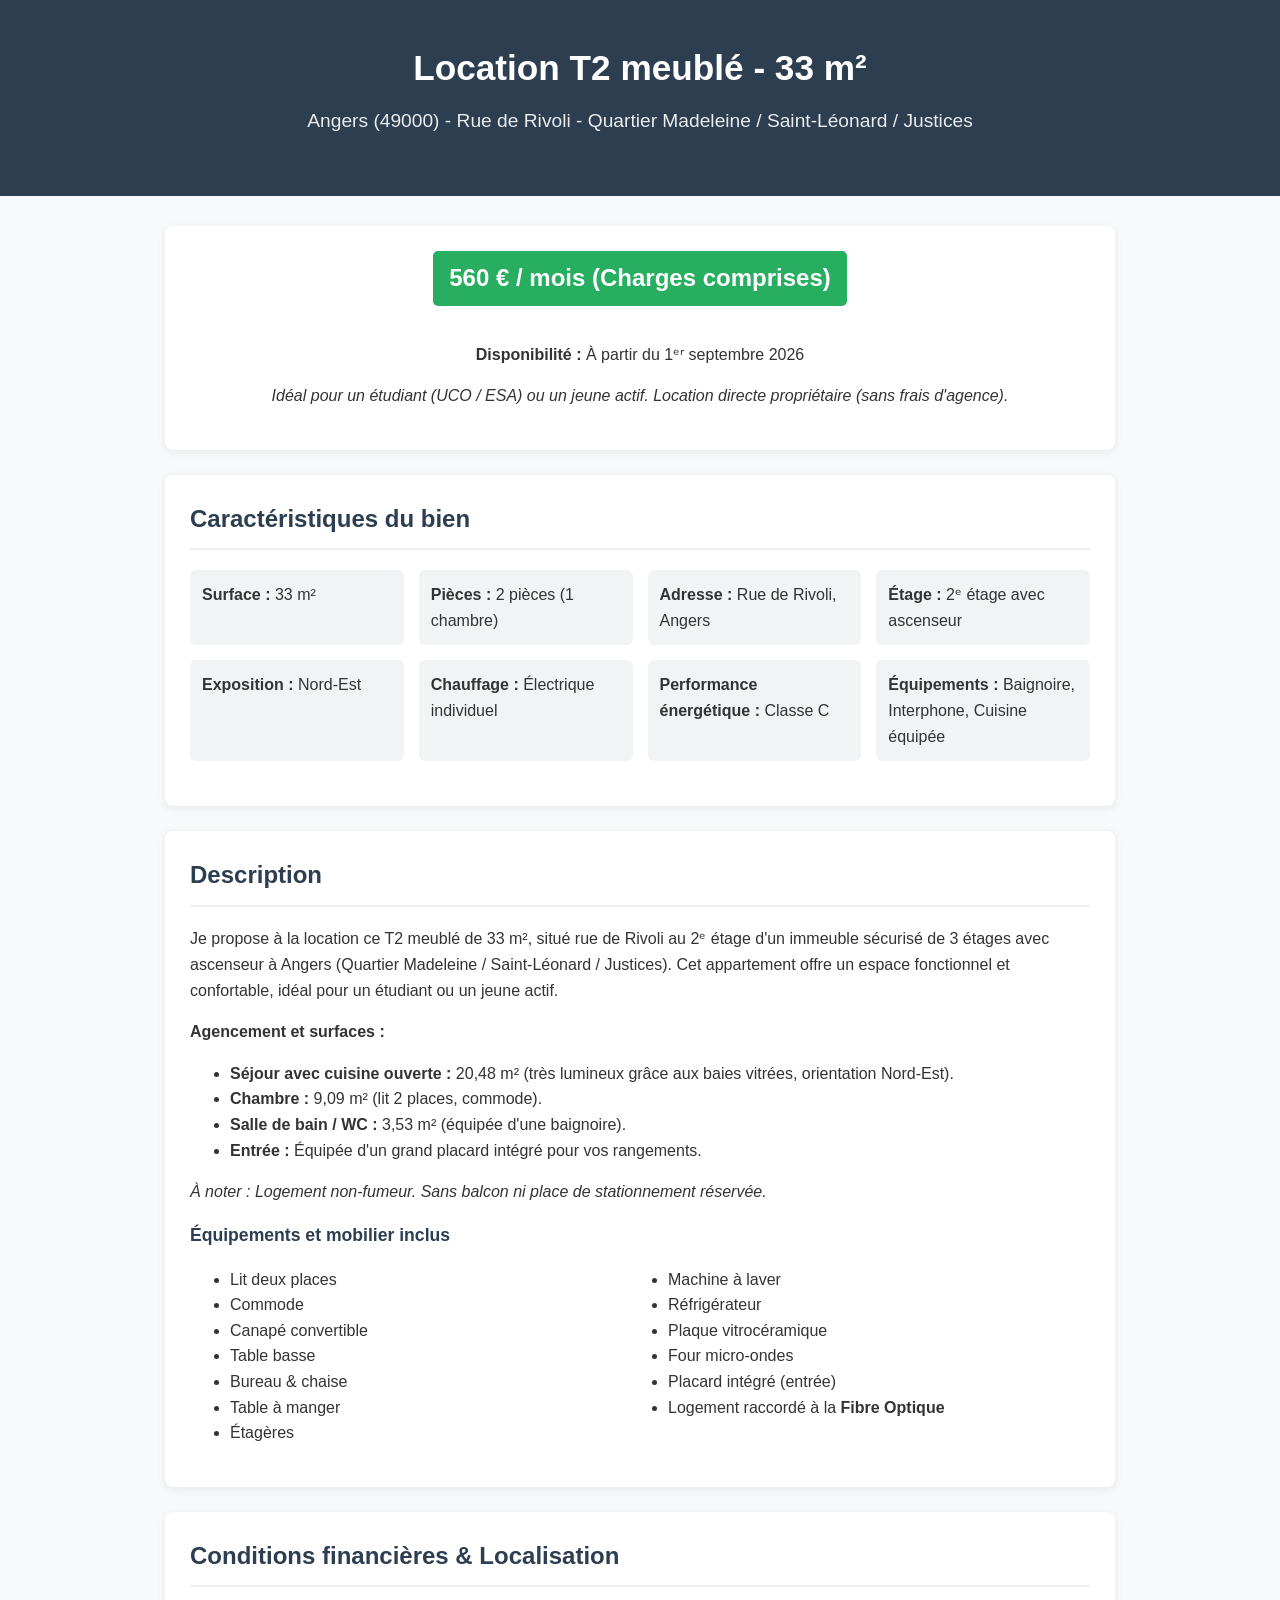
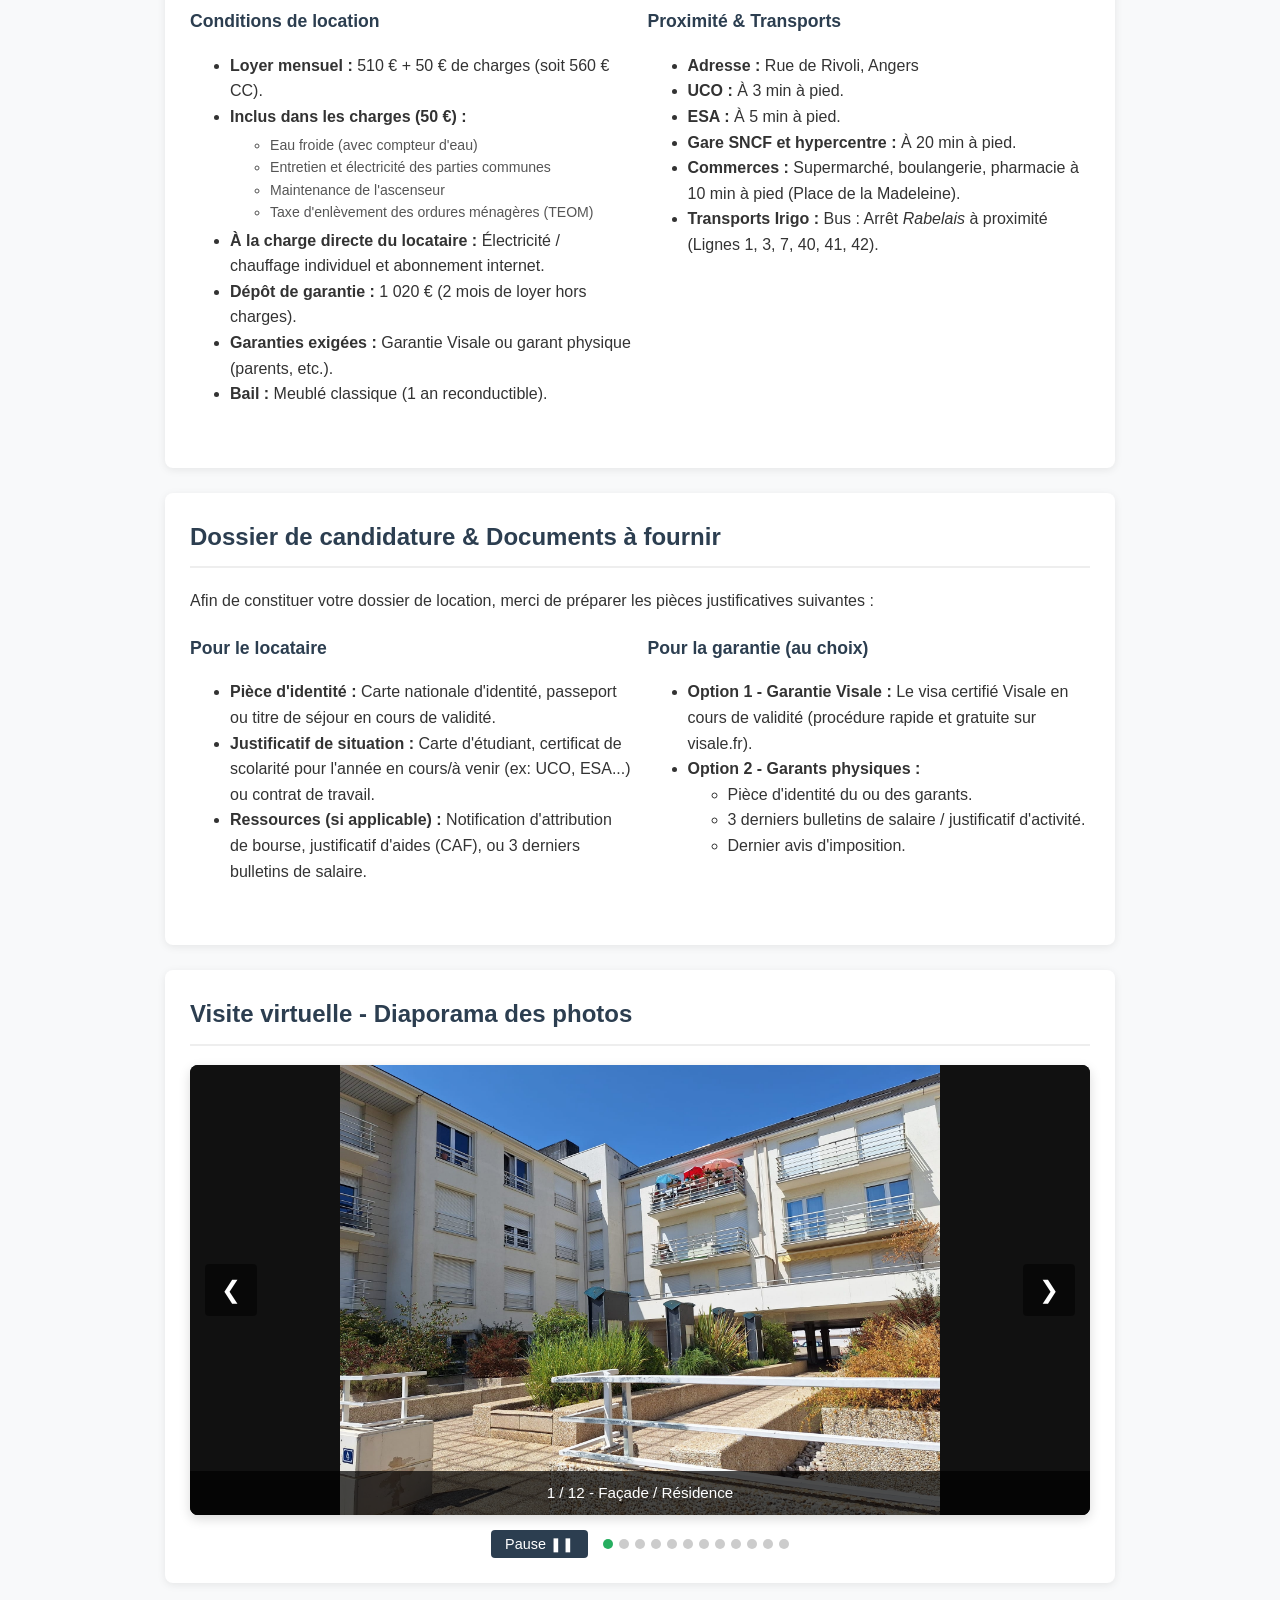
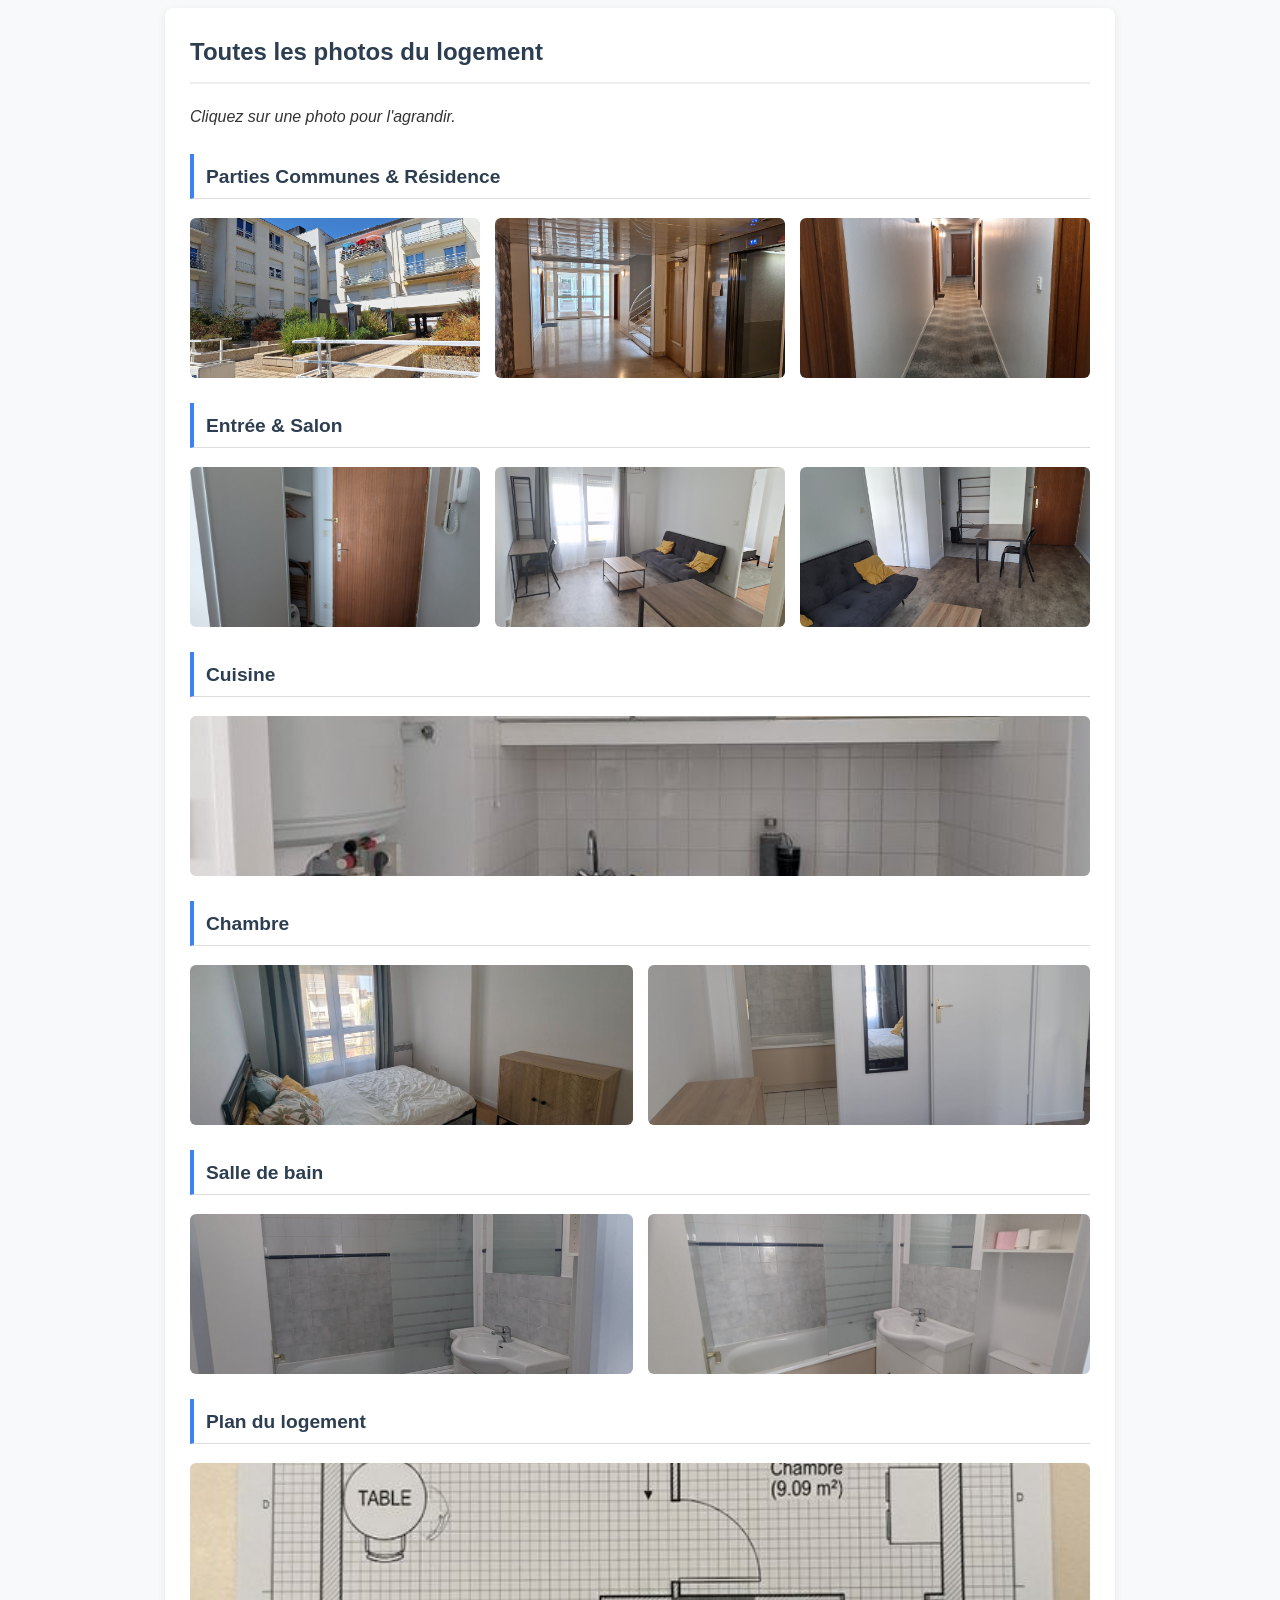
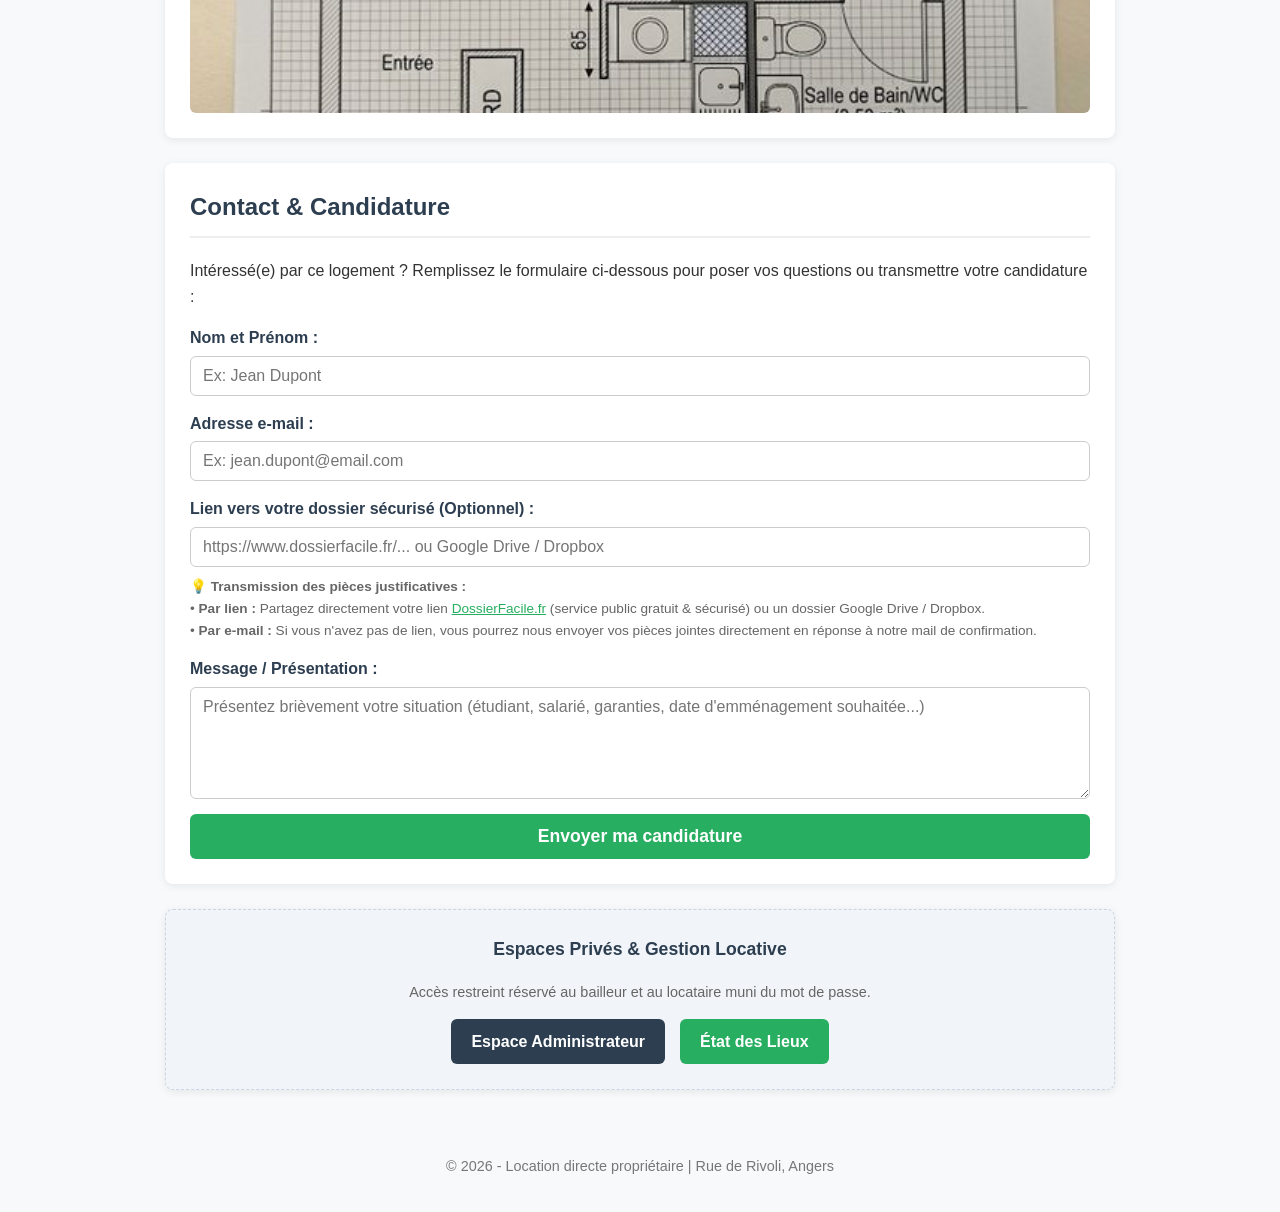
==== commit 517ae34b: "Update index.html" ====
--- a/index.html
+++ b/index.html
@@ -97,104 +97,6 @@
             font-weight: 500;
         }
 
-        .info-grid {
-            display: grid;
-            grid-template-columns: repeat(auto-fit, minmax(280px, 1fr));
-            gap: 15px;
-            background-color: #f8fafc;
-            padding: 15px;
-            border-radius: 6px;
-            border: 1px solid var(--border-color);
-            margin-bottom: 20px;
-        }
-
-        .info-item {
-            font-size: 0.95rem;
-        }
-
-        .info-item strong {
-            color: var(--primary-color);
-        }
-
-        .table-responsive {
-            overflow-x: auto;
-        }
-
-        table {
-            width: 100%;
-            border-collapse: collapse;
-            margin-top: 10px;
-            margin-bottom: 15px;
-            font-size: 0.9rem;
-        }
-
-        th, td {
-            border: 1px solid var(--border-color);
-            padding: 8px 10px;
-            text-align: left;
-        }
-
-        th {
-            background-color: var(--primary-color);
-            color: #ffffff;
-            font-weight: 600;
-        }
-
-        tr:nth-child(even) {
-            background-color: #f8fafc;
-        }
-
-        .td-center {
-            text-align: center;
-        }
-
-        .badge {
-            display: inline-block;
-            padding: 2px 8px;
-            border-radius: 12px;
-            font-size: 0.8rem;
-            font-weight: bold;
-        }
-
-        .badge-success {
-            background-color: #dcfce7;
-            color: #15803d;
-        }
-
-        .badge-warning {
-            background-color: #fef9c3;
-            color: #a16207;
-        }
-
-        .btn {
-            background-color: var(--primary-light);
-            color: white;
-            border: none;
-            padding: 4px 8px;
-            border-radius: 4px;
-            cursor: pointer;
-            font-size: 0.8rem;
-        }
-
-        .btn:hover {
-            background-color: var(--primary-color);
-        }
-
-        .signature-grid {
-            display: grid;
-            grid-template-columns: 1fr 1fr;
-            gap: 20px;
-            margin-top: 25px;
-        }
-
-        .signature-box {
-            border: 1px dashed var(--border-color);
-            padding: 15px;
-            border-radius: 6px;
-            min-height: 80px;
-            background-color: #f8fafc;
-        }
-
         .equipment-list {
             columns: 2;
             -webkit-columns: 2;
@@ -392,6 +294,29 @@
             transform: scale(0.99);
         }
 
+        .btn-link {
+            display: inline-block;
+            background-color: var(--primary-color);
+            color: white;
+            padding: 10px 20px;
+            border-radius: 6px;
+            text-decoration: none;
+            font-weight: 600;
+            transition: background-color 0.2s;
+        }
+
+        .btn-link:hover {
+            background-color: #1a252f;
+        }
+
+        .btn-link.accent {
+            background-color: var(--accent-color);
+        }
+
+        .btn-link.accent:hover {
+            background-color: #219150;
+        }
+
         .lightbox {
             display: none;
             position: fixed;
@@ -478,9 +403,6 @@
             }
             .lightbox-prev { left: 10px; }
             .lightbox-next { right: 10px; }
-            .signature-grid {
-                grid-template-columns: 1fr;
-            }
         }
     </style>
 </head>
@@ -498,237 +420,6 @@
             <div class="price-badge">560 € / mois (Charges comprises)</div>
             <p><strong>Disponibilité :</strong> À partir du 1ᵉʳ septembre 2026</p>
             <p><em>Idéal pour un étudiant (UCO / ESA) ou un jeune actif. Location directe propriétaire (sans frais d'agence).</em></p>
-        </div>
-
-        <!-- SECTION GESTION LOCATIVE / ESPACE ADMINISTRATEUR -->
-        <div class="card">
-            <h2>Interface Administrateur & Partage de Documents</h2>
-
-            <div class="info-grid">
-                <div class="info-item"><strong>Logement :</strong> Appartement 203, 6 rue Rivoli, 49000 ANGERS (32,9 m²)</div>
-                <div class="info-item"><strong>Bailleurs :</strong> Mme Maguy BERNARD & M. Sylvain BERNARD</div>
-                <div class="info-item"><strong>Locataire :</strong> M. Louis DEFRENNE (Né le 23/11/2007)</div>
-                <div class="info-item"><strong>Caution Solidaire :</strong> Mme Hortense DUBREUIL</div>
-                <div class="info-item"><strong>Loyer mensuel TTC :</strong> 560 € (Loyer : 510 € + Charges : 50 €)</div>
-                <div class="info-item"><strong>Dépôt de garantie :</strong> 1 020 €</div>
-            </div>
-
-            <h3 style="background: none; padding: 0; border: none; font-size: 1.1rem; margin-top: 15px;">Tableau de Bord de Gestion & Partage Locataire</h3>
-            <div class="table-responsive">
-                <table>
-                    <thead>
-                        <tr>
-                            <th>Document contractuel</th>
-                            <th>Référence / Fichier</th>
-                            <th>Statut</th>
-                            <th>Partage Locataire</th>
-                            <th>Action Admin</th>
-                        </tr>
-                    </thead>
-                    <tbody>
-                        <tr>
-                            <td><strong>Contrat de Bail Meublé</strong></td>
-                            <td><code>Contrat_location_Rivoli_LouisDefrenne.pdf</code></td>
-                            <td><span class="badge badge-success">Signé (31/08/2026)</span></td>
-                            <td class="td-center"><input type="checkbox" checked> Partagé</td>
-                            <td><button class="btn">Télécharger</button></td>
-                        </tr>
-                        <tr>
-                            <td><strong>Acte de Caution Solidaire</strong></td>
-                            <td><code>Acte_caution_solidaire.pdf</code></td>
-                            <td><span class="badge badge-success">Validé & Signé</span></td>
-                            <td class="td-center"><input type="checkbox" checked> Partagé</td>
-                            <td><button class="btn">Télécharger</button></td>
-                        </tr>
-                        <tr>
-                            <td><strong>Attestation DPE 2026</strong></td>
-                            <td><code>attestation_DPE_2026.pdf</code></td>
-                            <td><span class="badge badge-success">Valide (Classe C)</span></td>
-                            <td class="td-center"><input type="checkbox" checked> Partagé</td>
-                            <td><button class="btn">Télécharger</button></td>
-                        </tr>
-                        <tr>
-                            <td><strong>Grille des Charges Récupérables</strong></td>
-                            <td><code>GRILLE_DES_CHARGES.pdf</code></td>
-                            <td><span class="badge badge-success">Signée</span></td>
-                            <td class="td-center"><input type="checkbox" checked> Partagé</td>
-                            <td><button class="btn">Télécharger</button></td>
-                        </tr>
-                        <tr>
-                            <td><strong>Notice d'Information Locative</strong></td>
-                            <td><code>Notice_info_loc_rivoli.pdf</code></td>
-                            <td><span class="badge badge-success">Remise</span></td>
-                            <td class="td-center"><input type="checkbox" checked> Partagé</td>
-                            <td><button class="btn">Télécharger</button></td>
-                        </tr>
-                        <tr>
-                            <td><strong>Attestation d'Assurance Habitation</strong></td>
-                            <td><em>À fournir par le locataire</em></td>
-                            <td><span class="badge badge-warning">En attente</span></td>
-                            <td class="td-center"><input type="checkbox"> Non partagé</td>
-                            <td><button class="btn">Relancer</button></td>
-                        </tr>
-                        <tr>
-                            <td><strong>État des Lieux & Inventaire</strong></td>
-                            <td><em>Voir module ci-dessous</em></td>
-                            <td><span class="badge badge-warning">En cours</span></td>
-                            <td class="td-center"><input type="checkbox" checked> Partagé</td>
-                            <td><button class="btn">Finaliser</button></td>
-                        </tr>
-                    </tbody>
-                </table>
-            </div>
-        </div>
-
-        <!-- SECTION ÉTAT DES LIEUX CONTRADICTOIRE & INVENTAIRE -->
-        <div class="card">
-            <h2>État des Lieux Contradictoire & Inventaire du Mobilier</h2>
-
-            <div class="info-grid">
-                <div class="info-item"><strong>Type d'état des lieux :</strong> <label><input type="checkbox" checked> Entrée (31/08/2026)</label> | <label><input type="checkbox"> Sortie</label></div>
-                <div class="info-item"><strong>Adresse :</strong> 6 rue Rivoli, Appt 203, 49000 ANGERS (32,9 m²)</div>
-            </div>
-
-            <h3 style="background: none; padding: 0; border: none; font-size: 1.1rem; margin-top: 15px;">1. Relevé des Compteurs & Clés</h3>
-            <div class="table-responsive">
-                <table>
-                    <thead>
-                        <tr>
-                            <th>Compteur / Élément</th>
-                            <th>Index / Nombre</th>
-                            <th>Numéro de Compteur / Détails</th>
-                        </tr>
-                    </thead>
-                    <tbody>
-                        <tr>
-                            <td><strong>Électricité (Compteur individuel)</strong></td>
-                            <td><input type="text" placeholder="Index kWh" style="width: 90%;"></td>
-                            <td><input type="text" placeholder="N° Compteur" style="width: 90%;"></td>
-                        </tr>
-                        <tr>
-                            <td><strong>Eau froide</strong></td>
-                            <td><input type="text" placeholder="Index m³" style="width: 90%;"></td>
-                            <td><input type="text" placeholder="N° Compteur" style="width: 90%;"></td>
-                        </tr>
-                        <tr>
-                            <td><strong>Clés remises</strong></td>
-                            <td colspan="2">
-                                <label><input type="checkbox" checked> Clés logement (2)</label> &nbsp;
-                                <label><input type="checkbox" checked> Vigik/Badge (1)</label> &nbsp;
-                                <label><input type="checkbox" checked> Clé boîte aux lettres (1)</label>
-                            </td>
-                        </tr>
-                    </tbody>
-                </table>
-            </div>
-
-            <h3 style="background: none; padding: 0; border: none; font-size: 1.1rem; margin-top: 15px;">2. Grille de Contrôle par Pièce</h3>
-            <p style="font-size: 0.85rem; color: #666;"><em>Légende : <strong>TB</strong> = Très Bon état | <strong>B</strong> = Bon état | <strong>U</strong> = État d'usage | <strong>M</strong> = Mauvais état</em></p>
-
-            <h3>A. Entrée / Pièce Principale & Séjour</h3>
-            <div class="table-responsive">
-                <table>
-                    <thead>
-                        <tr>
-                            <th>Élément</th>
-                            <th class="td-center">TB</th>
-                            <th class="td-center">B</th>
-                            <th class="td-center">U</th>
-                            <th class="td-center">M</th>
-                            <th>Observations</th>
-                        </tr>
-                    </thead>
-                    <tbody>
-                        <tr><td>Sols / Plinthes</td><td class="td-center"><input type="radio" name="sol_entree" checked></td><td class="td-center"><input type="radio" name="sol_entree"></td><td class="td-center"><input type="radio" name="sol_entree"></td><td class="td-center"><input type="radio" name="sol_entree"></td><td>Rénové</td></tr>
-                        <tr><td>Murs / Peintures</td><td class="td-center"><input type="radio" name="murs_entree" checked></td><td class="td-center"><input type="radio" name="murs_entree"></td><td class="td-center"><input type="radio" name="murs_entree"></td><td class="td-center"><input type="radio" name="murs_entree"></td><td>Peintures neuves</td></tr>
-                        <tr><td>Plafond / Éclairage</td><td class="td-center"><input type="radio" name="ecl_entree" checked></td><td class="td-center"><input type="radio" name="ecl_entree"></td><td class="td-center"><input type="radio" name="ecl_entree"></td><td class="td-center"><input type="radio" name="ecl_entree"></td><td>Ampoules fonctionnelles</td></tr>
-                        <tr><td>Canapé convertible</td><td class="td-center"><input type="radio" name="canape" checked></td><td class="td-center"><input type="radio" name="canape"></td><td class="td-center"><input type="radio" name="canape"></td><td class="td-center"><input type="radio" name="canape"></td><td>Mobilier neuf</td></tr>
-                        <tr><td>Table basse & Bureau</td><td class="td-center"><input type="radio" name="bureau" checked></td><td class="td-center"><input type="radio" name="bureau"></td><td class="td-center"><input type="radio" name="bureau"></td><td class="td-center"><input type="radio" name="bureau"></td><td>Mobilier neuf</td></tr>
-                        <tr><td>Table à manger & 3 Chaises</td><td class="td-center"><input type="radio" name="table" checked></td><td class="td-center"><input type="radio" name="table"></td><td class="td-center"><input type="radio" name="table"></td><td class="td-center"><input type="radio" name="table"></td><td>Mobilier neuf</td></tr>
-                    </tbody>
-                </table>
-            </div>
-
-            <h3>B. Espace Cuisine</h3>
-            <div class="table-responsive">
-                <table>
-                    <thead>
-                        <tr>
-                            <th>Élément</th>
-                            <th class="td-center">TB</th>
-                            <th class="td-center">B</th>
-                            <th class="td-center">U</th>
-                            <th class="td-center">M</th>
-                            <th>Observations</th>
-                        </tr>
-                    </thead>
-                    <tbody>
-                        <tr><td>Meubles de cuisine / Placards</td><td class="td-center"><input type="radio" name="meuble_cui" checked></td><td class="td-center"><input type="radio" name="meuble_cui"></td><td class="td-center"><input type="radio" name="meuble_cui"></td><td class="td-center"><input type="radio" name="meuble_cui"></td><td>Très bon état</td></tr>
-                        <tr><td>Plaques vitrocéramiques</td><td class="td-center"><input type="radio" name="plaque" checked></td><td class="td-center"><input type="radio" name="plaque"></td><td class="td-center"><input type="radio" name="plaque"></td><td class="td-center"><input type="radio" name="plaque"></td><td>Testées fonctionnelles</td></tr>
-                        <tr><td>Réfrigérateur</td><td class="td-center"><input type="radio" name="frigo" checked></td><td class="td-center"><input type="radio" name="frigo"></td><td class="td-center"><input type="radio" name="frigo"></td><td class="td-center"><input type="radio" name="frigo"></td><td>Propre & dégivré</td></tr>
-                        <tr><td>Four micro-ondes</td><td class="td-center"><input type="radio" name="micro" checked></td><td class="td-center"><input type="radio" name="micro"></td><td class="td-center"><input type="radio" name="micro"></td><td class="td-center"><input type="radio" name="micro"></td><td>Neuf</td></tr>
-                        <tr><td>Machine à laver le linge</td><td class="td-center"><input type="radio" name="lave_linge" checked></td><td class="td-center"><input type="radio" name="lave_linge"></td><td class="td-center"><input type="radio" name="lave_linge"></td><td class="td-center"><input type="radio" name="lave_linge"></td><td>Neuve</td></tr>
-                    </tbody>
-                </table>
-            </div>
-
-            <h3>C. Chambre</h3>
-            <div class="table-responsive">
-                <table>
-                    <thead>
-                        <tr>
-                            <th>Élément</th>
-                            <th class="td-center">TB</th>
-                            <th class="td-center">B</th>
-                            <th class="td-center">U</th>
-                            <th class="td-center">M</th>
-                            <th>Observations</th>
-                        </tr>
-                    </thead>
-                    <tbody>
-                        <tr><td>Lit double / Sommier / Matelas</td><td class="td-center"><input type="radio" name="lit" checked></td><td class="td-center"><input type="radio" name="lit"></td><td class="td-center"><input type="radio" name="lit"></td><td class="td-center"><input type="radio" name="lit"></td><td>Mobilier neuf, aucune tache</td></tr>
-                        <tr><td>Commode & Table de chevet</td><td class="td-center"><input type="radio" name="commode" checked></td><td class="td-center"><input type="radio" name="commode"></td><td class="td-center"><input type="radio" name="commode"></td><td class="td-center"><input type="radio" name="commode"></td><td>Très bon état</td></tr>
-                        <tr><td>Murs & Peintures</td><td class="td-center"><input type="radio" name="murs_ch" checked></td><td class="td-center"><input type="radio" name="murs_ch"></td><td class="td-center"><input type="radio" name="murs_ch"></td><td class="td-center"><input type="radio" name="murs_ch"></td><td>Peintures neuves</td></tr>
-                    </tbody>
-                </table>
-            </div>
-
-            <h3>D. Salle de Bain & WC</h3>
-            <div class="table-responsive">
-                <table>
-                    <thead>
-                        <tr>
-                            <th>Élément</th>
-                            <th class="td-center">TB</th>
-                            <th class="td-center">B</th>
-                            <th class="td-center">U</th>
-                            <th class="td-center">M</th>
-                            <th>Observations</th>
-                        </tr>
-                    </thead>
-                    <tbody>
-                        <tr><td>Baignoire & Robinetterie</td><td class="td-center"><input type="radio" name="baignoire" checked></td><td class="td-center"><input type="radio" name="baignoire"></td><td class="td-center"><input type="radio" name="baignoire"></td><td class="td-center"><input type="radio" name="baignoire"></td><td>Joints d'étanchéité neufs</td></tr>
-                        <tr><td>Lavabo & Miroir</td><td class="td-center"><input type="radio" name="lavabo" checked></td><td class="td-center"><input type="radio" name="lavabo"></td><td class="td-center"><input type="radio" name="lavabo"></td><td class="td-center"><input type="radio" name="lavabo"></td><td>Très bon état</td></tr>
-                        <tr><td>WC</td><td class="td-center"><input type="radio" name="wc" checked></td><td class="td-center"><input type="radio" name="wc"></td><td class="td-center"><input type="radio" name="wc"></td><td class="td-center"><input type="radio" name="wc"></td><td>Propre et détartré</td></tr>
-                        <tr><td>Ventilation / Grilles VMC</td><td class="td-center"><input type="radio" name="vmc" checked></td><td class="td-center"><input type="radio" name="vmc"></td><td class="td-center"><input type="radio" name="vmc"></td><td class="td-center"><input type="radio" name="vmc"></td><td>Dépoussiérées</td></tr>
-                    </tbody>
-                </table>
-            </div>
-
-            <h3 style="background: none; padding: 0; border: none; font-size: 1.1rem; margin-top: 15px;">3. Signatures des Parties</h3>
-            <p>Les parties reconnaissent la précision des constatations ci-dessus et valident l'état du logement et de son mobilier.</p>
-            <p><strong>Fait à Angers, le 31/08/2026</strong></p>
-
-            <div class="signature-grid">
-                <div class="signature-box">
-                    <strong>Mme Maguy BERNARD & M. Sylvain BERNARD</strong><br>
-                    <small><em>(Précédée de la mention "Lu et approuvé")</em></small>
-                </div>
-                <div class="signature-box">
-                    <strong>M. Louis DEFRENNE</strong><br>
-                    <small><em>(Précédée de la mention "Lu et approuvé")</em></small>
-                </div>
-            </div>
         </div>
 
         <!-- Caractéristiques clés -->
@@ -746,6 +437,7 @@
             </div>
         </div>
 
+        <!-- Description & Mobilier -->
         <div class="card">
             <h2>Description</h2>
             <p>Je propose à la location ce T2 meublé de 33 m², situé rue de Rivoli au 2ᵉ étage d'un immeuble sécurisé de 3 étages avec ascenseur à Angers (Quartier Madeleine / Saint-Léonard / Justices). Cet appartement offre un espace fonctionnel et confortable, idéal pour un étudiant ou un jeune actif.</p>
@@ -906,7 +598,7 @@
             </div>
         </div>
 
-        <!-- Section Formulaire de Contact -->
+        <!-- Formulaire de Contact -->
         <div class="card">
             <h2>Contact & Candidature</h2>
             <p>Intéressé(e) par ce logement ? Remplissez le formulaire ci-dessous pour poser vos questions ou transmettre votre candidature :</p>
@@ -944,6 +636,16 @@
                 <button type="submit" class="submit-btn">Envoyer ma candidature</button>
             </form>
         </div>
+
+        <!-- Section d'accès aux espaces sécurisés (Pied de page) -->
+        <div class="card" style="text-align: center; background-color: #f1f5f9; border: 1px dashed var(--border-color);">
+            <h3 style="background: none; padding: 0; border: none; font-size: 1.1rem; margin-top: 0;">Espaces Privés & Gestion Locative</h3>
+            <p style="font-size: 0.9rem; color: #666; margin-bottom: 15px;">Accès restreint réservé au bailleur et au locataire muni du mot de passe.</p>
+            <div style="display: flex; gap: 15px; justify-content: center; flex-wrap: wrap;">
+                <a href="admin.html" class="btn-link">Espace Administrateur</a>
+                <a href="etat-des-lieux.html" class="btn-link accent">État des Lieux</a>
+            </div>
+        </div>
         
         <!-- Boîte Modale / Lightbox Grand Écran -->
         <div id="lightbox" class="lightbox">
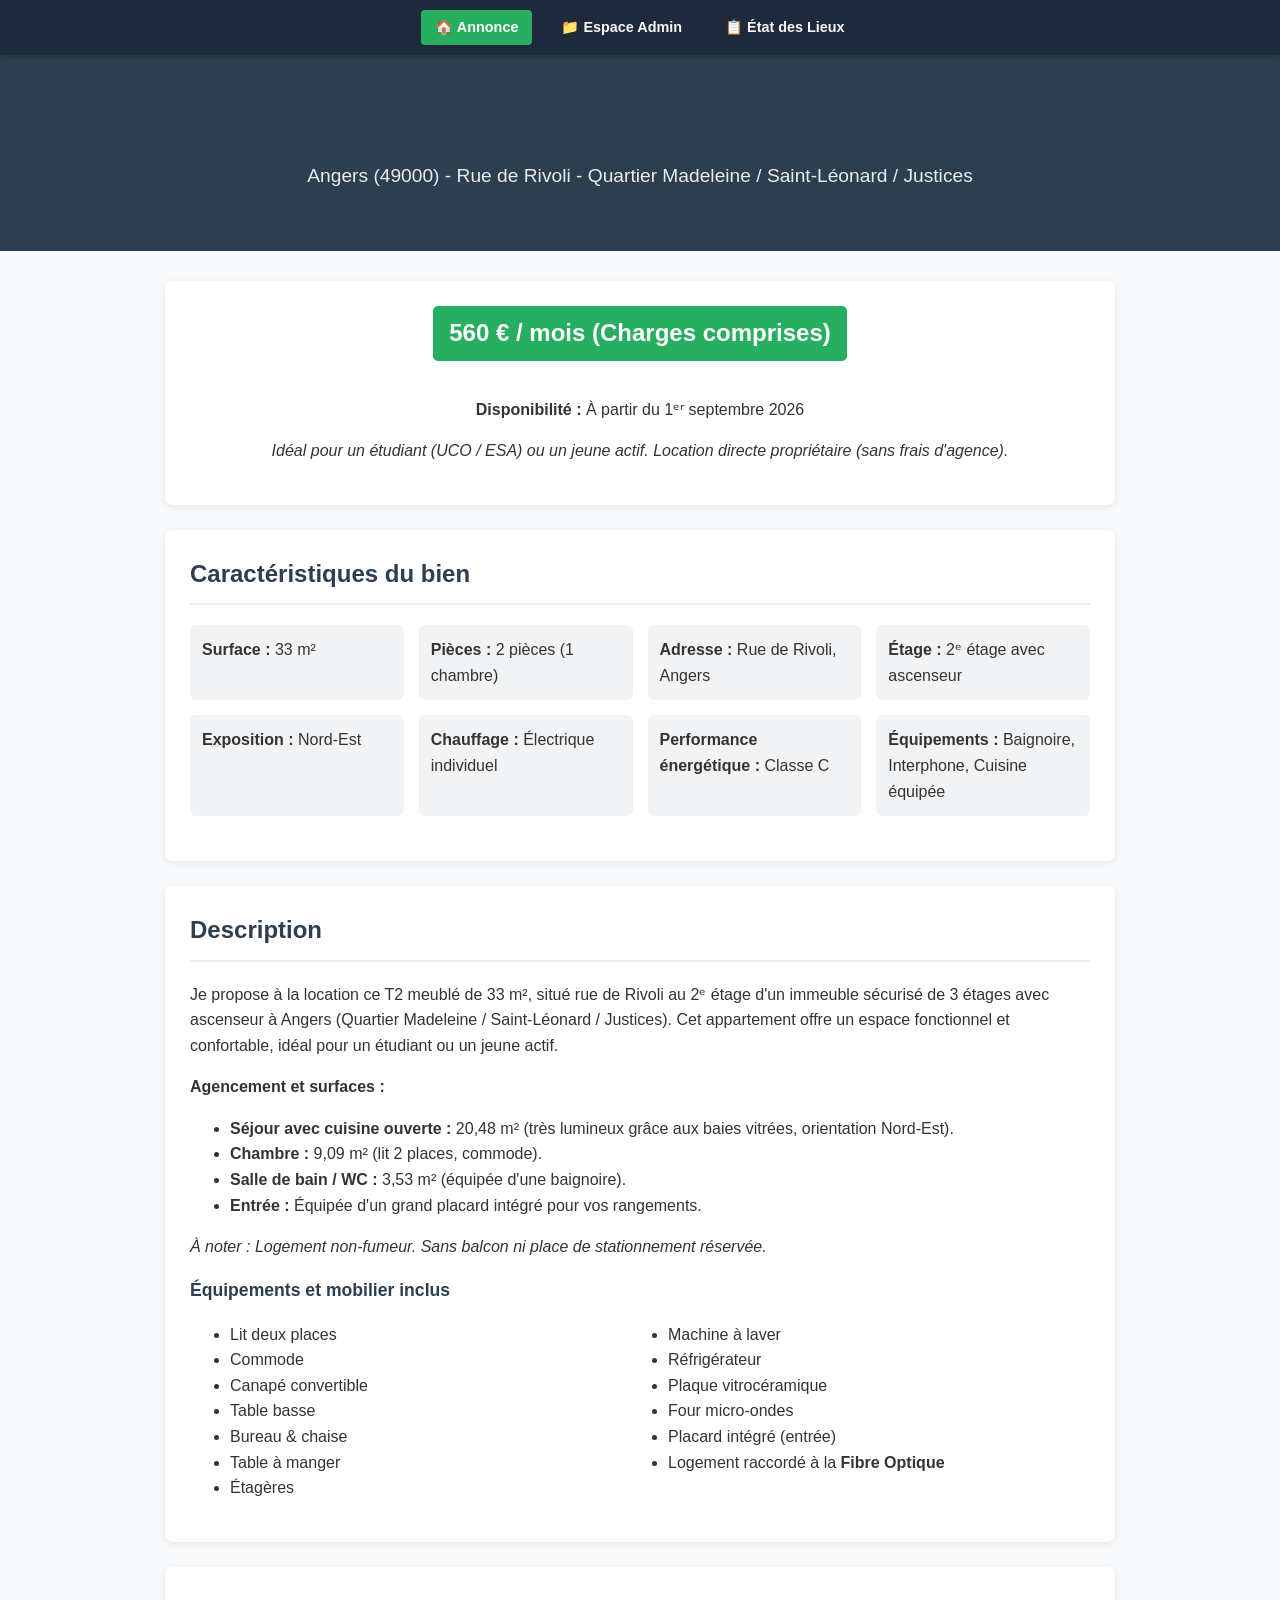
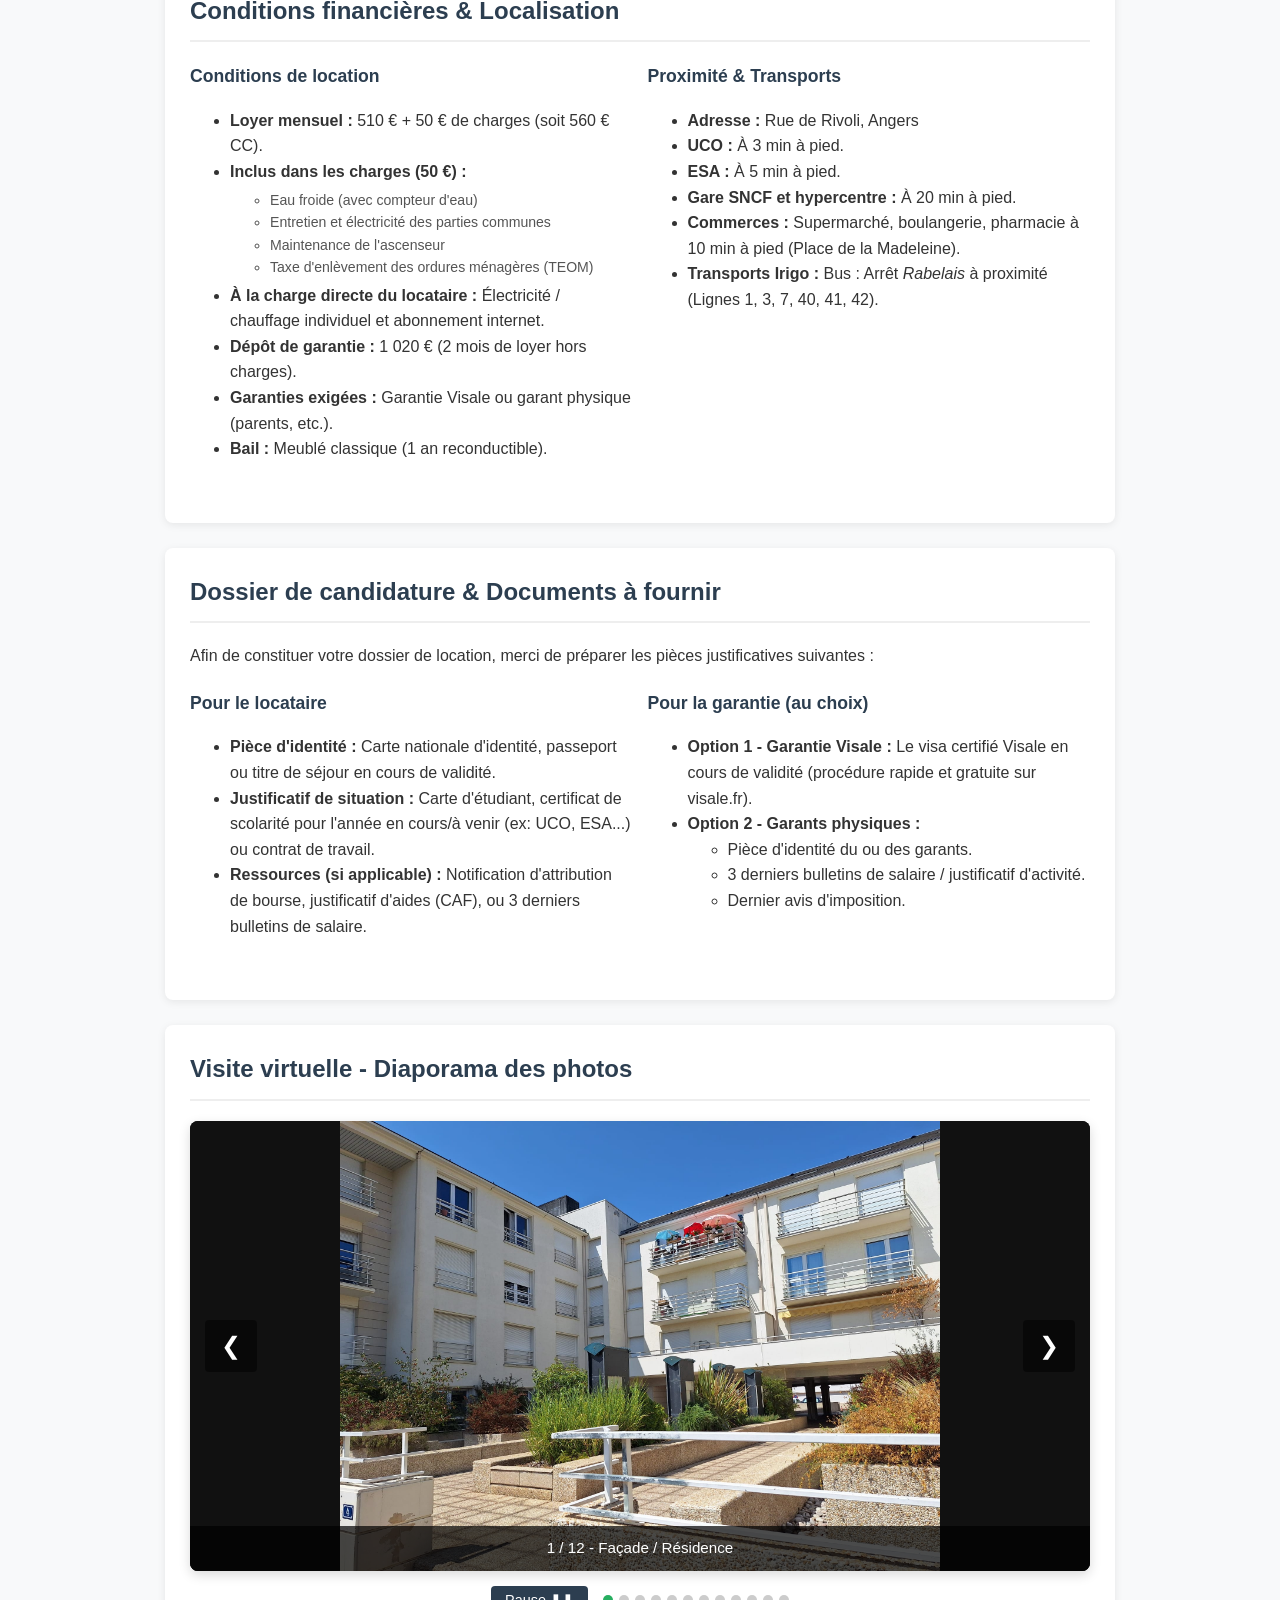
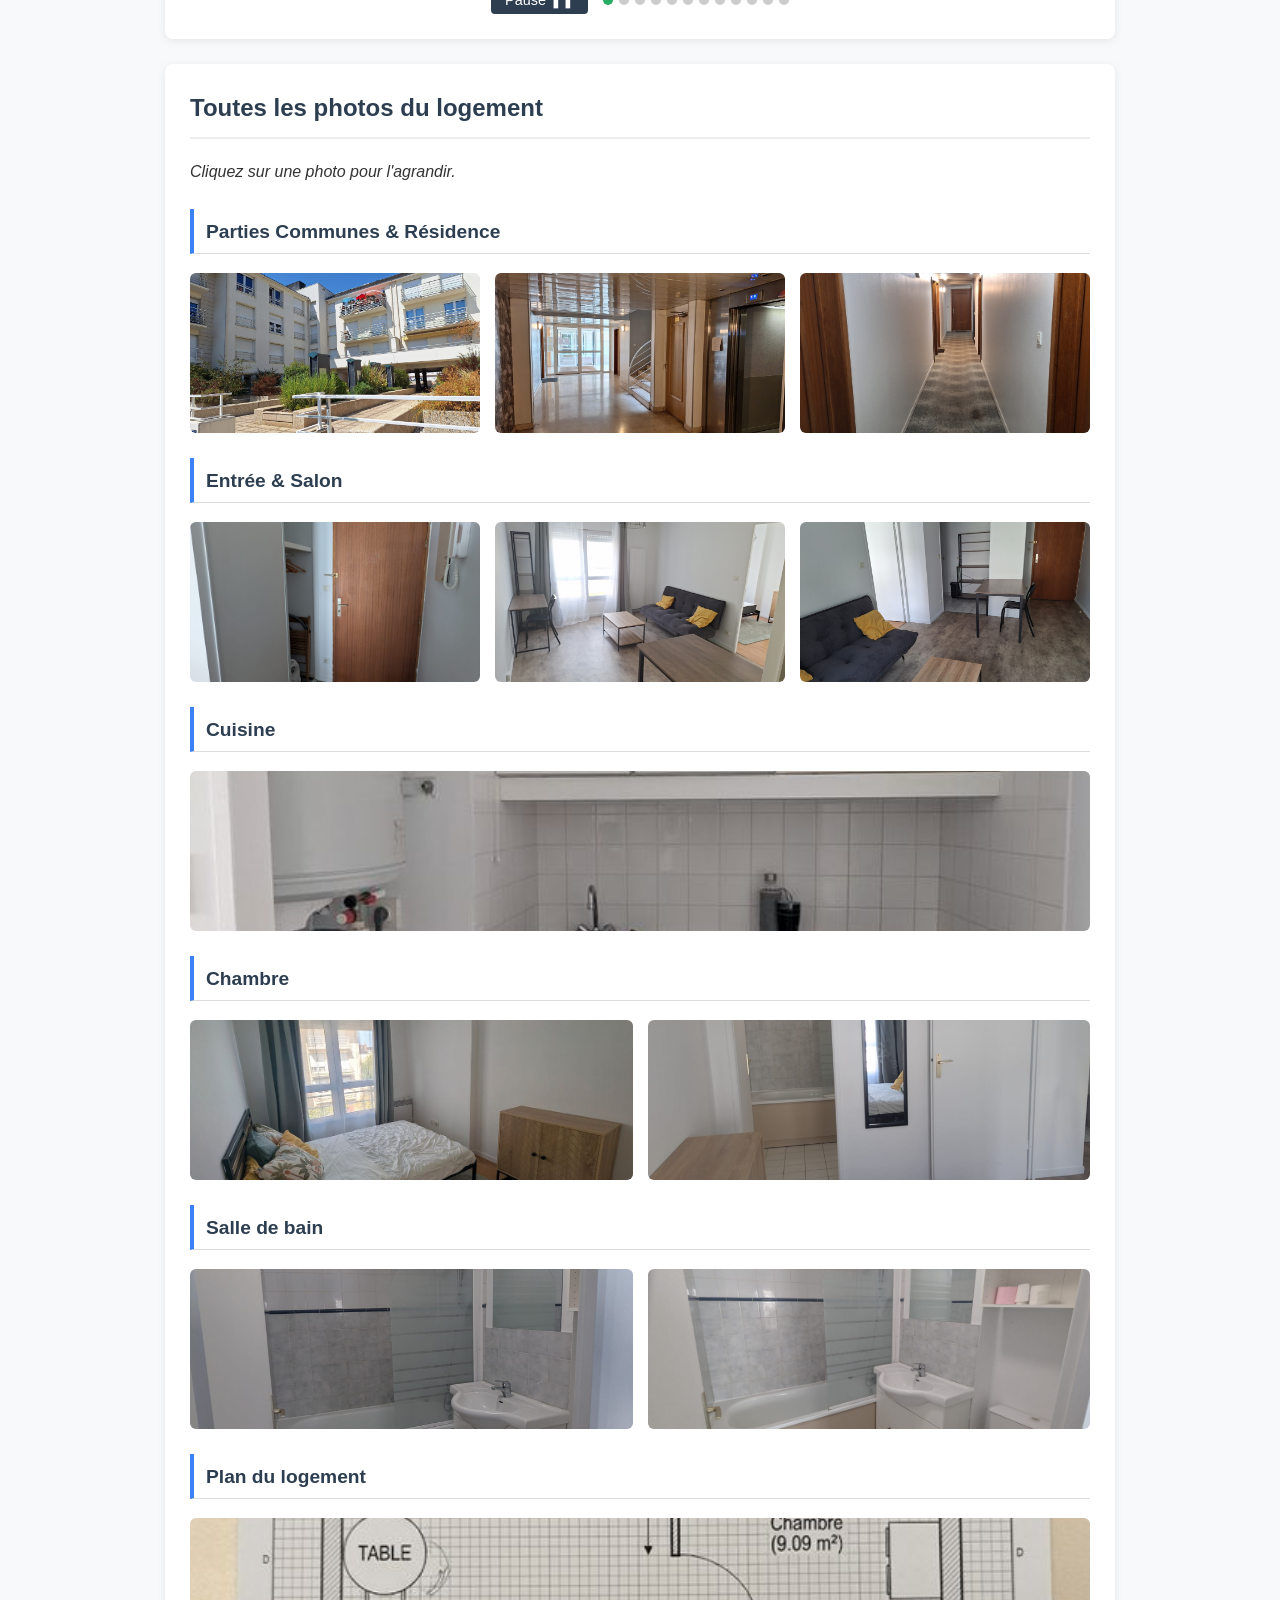
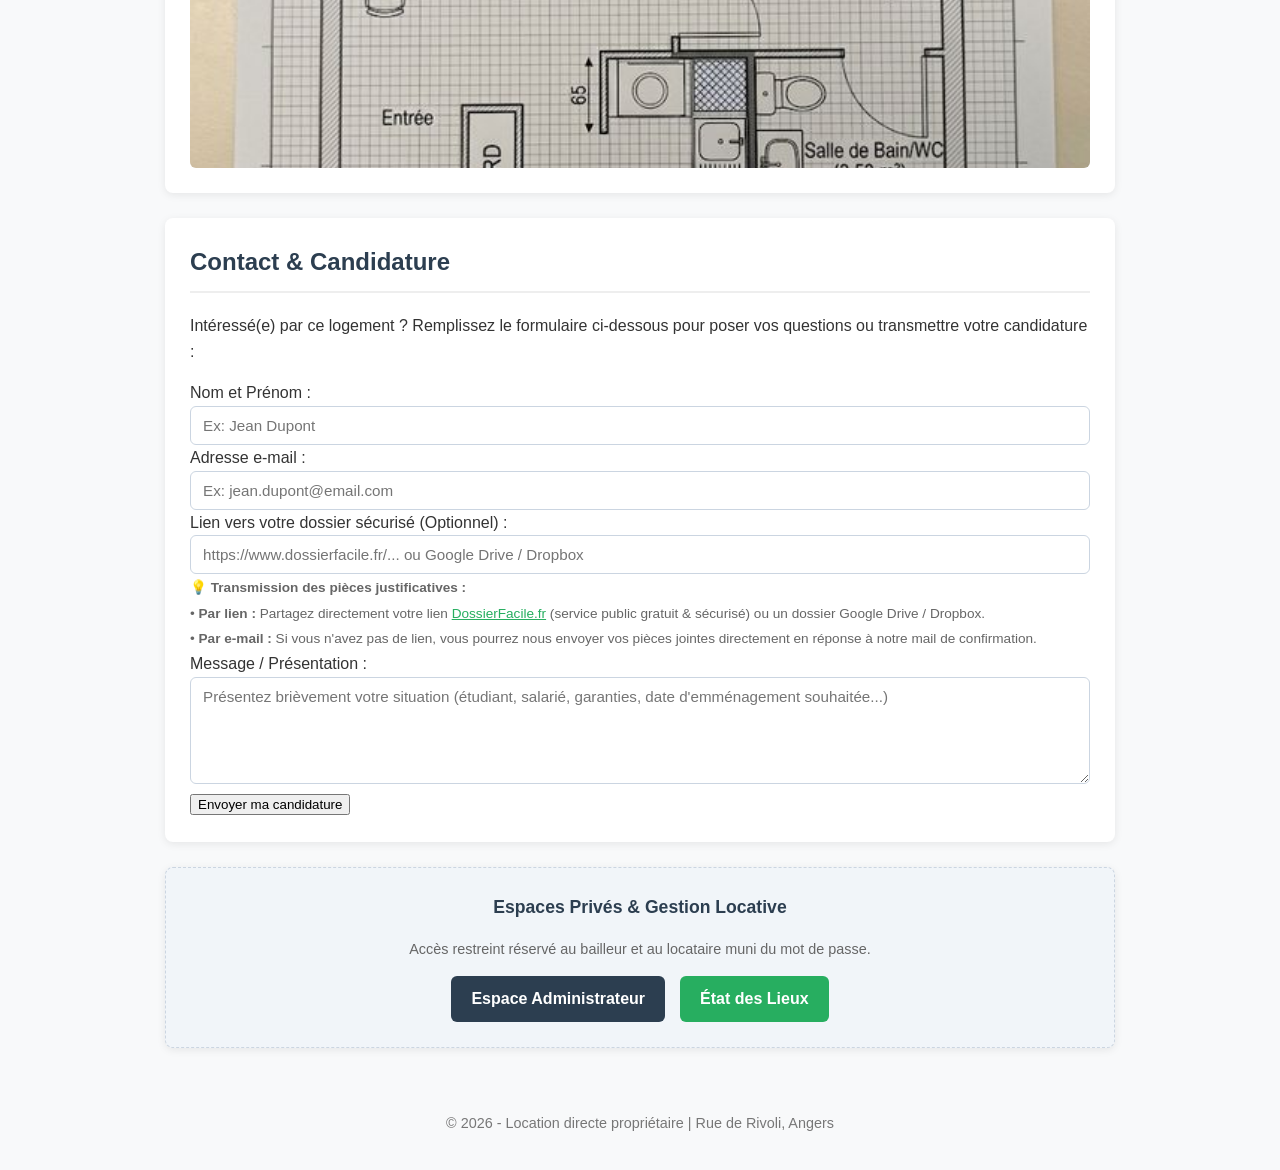
==== commit 9ddd5aaa: "Update index.html" ====
--- a/index.html
+++ b/index.html
@@ -4,410 +4,14 @@
     <meta charset="UTF-8">
     <meta name="viewport" content="width=device-width, initial-scale=1.0">
     <title>Location T2 meublé 33 m² - Angers (Rue de Rivoli / UCO / ESA)</title>
-    <style>
-        :root {
-            --primary-color: #2c3e50;
-            --accent-color: #27ae60;
-            --bg-color: #f8f9fa;
-            --card-bg: #ffffff;
-            --text-color: #333333;
-            --primary-light: #3b82f6;
-            --border-color: #cbd5e1;
-        }
-
-        body {
-            font-family: 'Segoe UI', Tahoma, Geneva, Verdana, sans-serif;
-            line-height: 1.6;
-            color: var(--text-color);
-            background-color: var(--bg-color);
-            margin: 0;
-            padding: 0;
-        }
-
-        header {
-            background-color: var(--primary-color);
-            color: white;
-            padding: 40px 20px;
-            text-align: center;
-        }
-
-        header h1 {
-            margin: 0;
-            font-size: 2.2rem;
-        }
-
-        header p {
-            font-size: 1.2rem;
-            margin-top: 10px;
-            opacity: 0.9;
-        }
-
-        .container {
-            max-width: 950px;
-            margin: 30px auto;
-            padding: 0 20px;
-        }
-
-        .price-badge {
-            display: inline-block;
-            background-color: var(--accent-color);
-            color: white;
-            padding: 8px 16px;
-            font-size: 1.5rem;
-            font-weight: bold;
-            border-radius: 5px;
-            margin-bottom: 20px;
-        }
-
-        .card {
-            background: var(--card-bg);
-            border-radius: 8px;
-            padding: 25px;
-            margin-bottom: 25px;
-            box-shadow: 0 2px 8px rgba(0,0,0,0.08);
-        }
-
-        h2 {
-            color: var(--primary-color);
-            border-bottom: 2px solid #eee;
-            padding-bottom: 10px;
-            margin-top: 0;
-        }
-
-        h3 {
-            font-size: 1.05rem;
-            color: var(--primary-color);
-            background-color: #f1f5f9;
-            padding: 8px 12px;
-            border-left: 4px solid var(--primary-light);
-            margin-top: 20px;
-        }
-
-        .features-grid {
-            display: grid;
-            grid-template-columns: repeat(auto-fit, minmax(200px, 1fr));
-            gap: 15px;
-            margin: 20px 0;
-        }
-
-        .feature-item {
-            background: #f1f3f5;
-            padding: 12px;
-            border-radius: 6px;
-            font-weight: 500;
-        }
-
-        .equipment-list {
-            columns: 2;
-            -webkit-columns: 2;
-            -moz-columns: 2;
-        }
-
-        .category-title {
-            color: var(--primary-color);
-            border-bottom: 1px solid #ddd;
-            padding-bottom: 5px;
-            margin-top: 25px;
-            font-size: 1.2rem;
-            background: none;
-        }
-
-        .gallery-grid {
-            display: grid;
-            grid-template-columns: repeat(auto-fit, minmax(200px, 1fr));
-            gap: 15px;
-            margin-top: 10px;
-        }
-
-        .gallery-grid img {
-            width: 100%;
-            height: 160px;
-            object-fit: cover;
-            border-radius: 6px;
-            cursor: pointer;
-            transition: transform 0.2s, box-shadow 0.2s;
-        }
-
-        .gallery-grid img:hover {
-            transform: scale(1.03);
-            box-shadow: 0 4px 12px rgba(0,0,0,0.15);
-        }
-
-        .slideshow-container {
-            position: relative;
-            max-width: 100%;
-            margin: auto;
-            background: #000;
-            border-radius: 8px;
-            overflow: hidden;
-            box-shadow: 0 4px 12px rgba(0,0,0,0.15);
-        }
-
-        .slide-frame {
-            position: relative;
-            height: 450px;
-            display: flex;
-            align-items: center;
-            justify-content: center;
-            background-color: #111;
-        }
-
-        .slide-frame img {
-            max-width: 100%;
-            max-height: 450px;
-            object-fit: contain;
-            display: block;
-        }
-
-        .slide-caption {
-            position: absolute;
-            bottom: 0;
-            left: 0;
-            right: 0;
-            background: rgba(0, 0, 0, 0.7);
-            color: #fff;
-            padding: 10px 15px;
-            font-size: 0.95rem;
-            text-align: center;
-        }
-
-        .slideshow-btn {
-            position: absolute;
-            top: 50%;
-            transform: translateY(-50%);
-            background: rgba(0, 0, 0, 0.5);
-            color: white;
-            border: none;
-            font-size: 24px;
-            padding: 12px 16px;
-            cursor: pointer;
-            border-radius: 4px;
-            user-select: none;
-            transition: background 0.3s;
-            z-index: 2;
-        }
-
-        .slideshow-btn:hover {
-            background: rgba(0, 0, 0, 0.8);
-        }
-
-        .slideshow-btn.prev { left: 15px; }
-        .slideshow-btn.next { right: 15px; }
-
-        .slideshow-controls {
-            display: flex;
-            align-items: center;
-            justify-content: center;
-            gap: 15px;
-            margin-top: 15px;
-            flex-wrap: wrap;
-        }
-
-        .slideshow-dots {
-            display: flex;
-            gap: 6px;
-            justify-content: center;
-            flex-wrap: wrap;
-        }
-
-        .dot {
-            height: 10px;
-            width: 10px;
-            background-color: #ccc;
-            border-radius: 50%;
-            display: inline-block;
-            cursor: pointer;
-            transition: background-color 0.3s;
-        }
-
-        .dot.active, .dot:hover {
-            background-color: var(--accent-color);
-        }
-
-        .play-pause-btn {
-            background: var(--primary-color);
-            color: white;
-            border: none;
-            padding: 6px 14px;
-            border-radius: 4px;
-            cursor: pointer;
-            font-size: 0.9rem;
-        }
-
-        .play-pause-btn:hover {
-            background: #1a252f;
-        }
-
-        .contact-form {
-            display: flex;
-            flex-direction: column;
-            gap: 15px;
-            margin-top: 15px;
-        }
-
-        .form-group {
-            display: flex;
-            flex-direction: column;
-            gap: 5px;
-        }
-
-        .form-group label {
-            font-weight: 600;
-            color: var(--primary-color);
-        }
-
-        .form-group input,
-        .form-group textarea {
-            width: 100%;
-            padding: 10px 12px;
-            border: 1px solid #ccc;
-            border-radius: 6px;
-            font-family: inherit;
-            font-size: 1rem;
-            box-sizing: border-box;
-            transition: border-color 0.2s;
-        }
-
-        .form-group input:focus,
-        .form-group textarea:focus {
-            border-color: var(--accent-color);
-            outline: none;
-        }
-
-        .submit-btn {
-            background-color: var(--accent-color);
-            color: white;
-            border: none;
-            padding: 12px 20px;
-            font-size: 1.1rem;
-            font-weight: bold;
-            border-radius: 6px;
-            cursor: pointer;
-            transition: background-color 0.2s, transform 0.1s;
-        }
-
-        .submit-btn:hover {
-            background-color: #219150;
-        }
-
-        .submit-btn:active {
-            transform: scale(0.99);
-        }
-
-        .btn-link {
-            display: inline-block;
-            background-color: var(--primary-color);
-            color: white;
-            padding: 10px 20px;
-            border-radius: 6px;
-            text-decoration: none;
-            font-weight: 600;
-            transition: background-color 0.2s;
-        }
-
-        .btn-link:hover {
-            background-color: #1a252f;
-        }
-
-        .btn-link.accent {
-            background-color: var(--accent-color);
-        }
-
-        .btn-link.accent:hover {
-            background-color: #219150;
-        }
-
-        .lightbox {
-            display: none;
-            position: fixed;
-            z-index: 1000;
-            top: 0;
-            left: 0;
-            width: 100%;
-            height: 100%;
-            background-color: rgba(0, 0, 0, 0.85);
-            flex-direction: column;
-            justify-content: center;
-            align-items: center;
-        }
-
-        .lightbox-content-wrapper {
-            position: relative;
-            display: flex;
-            align-items: center;
-            justify-content: center;
-            max-width: 90%;
-            max-height: 80%;
-        }
-
-        .lightbox img {
-            max-width: 100%;
-            max-height: 80vh;
-            border-radius: 8px;
-            box-shadow: 0 5px 25px rgba(0,0,0,0.5);
-        }
-
-        .lightbox-close {
-            position: absolute;
-            top: 20px;
-            right: 30px;
-            color: white;
-            font-size: 40px;
-            font-weight: bold;
-            cursor: pointer;
-            user-select: none;
-        }
-
-        .lightbox-prev, .lightbox-next {
-            background: rgba(255, 255, 255, 0.2);
-            color: white;
-            border: none;
-            font-size: 30px;
-            padding: 10px 15px;
-            cursor: pointer;
-            border-radius: 5px;
-            position: absolute;
-            top: 50%;
-            transform: translateY(-50%);
-            user-select: none;
-            transition: background 0.3s;
-        }
-
-        .lightbox-prev:hover, .lightbox-next:hover {
-            background: rgba(255, 255, 255, 0.5);
-        }
-
-        .lightbox-prev { left: -50px; }
-        .lightbox-next { right: -50px; }
-
-        .lightbox-counter {
-            color: white;
-            margin-top: 15px;
-            font-size: 1rem;
-            text-align: center;
-        }
-
-        footer {
-            text-align: center;
-            padding: 20px;
-            color: #777;
-            font-size: 0.9rem;
-        }
-
-        @media (max-width: 600px) {
-            .equipment-list {
-                columns: 1;
-            }
-            .slide-frame {
-                height: 280px;
-            }
-            .lightbox-prev { left: 10px; }
-            .lightbox-next { right: 10px; }
-        }
-    </style>
+<link rel="stylesheet" href="style.css">
 </head>
 <body>
-
+<nav class="navbar no-print">
+    <a href="index.html" class="nav-btn active">🏠 Annonce</a>
+    <a href="acces.html?redirect=admin.html" class="nav-btn">📁 Espace Admin</a>
+    <a href="acces.html?redirect=etat-des-lieux.html" class="nav-btn">📋 État des Lieux</a>
+</nav>
     <header>
         <h1>Location T2 meublé - 33 m²</h1>
         <p>Angers (49000) - Rue de Rivoli - Quartier Madeleine / Saint-Léonard / Justices</p>
@@ -642,8 +246,8 @@
             <h3 style="background: none; padding: 0; border: none; font-size: 1.1rem; margin-top: 0;">Espaces Privés & Gestion Locative</h3>
             <p style="font-size: 0.9rem; color: #666; margin-bottom: 15px;">Accès restreint réservé au bailleur et au locataire muni du mot de passe.</p>
             <div style="display: flex; gap: 15px; justify-content: center; flex-wrap: wrap;">
-                <a href="admin.html" class="btn-link">Espace Administrateur</a>
-                <a href="etat-des-lieux.html" class="btn-link accent">État des Lieux</a>
+                <a href="acces.html?redirect=admin.html" class="btn-link">Espace Administrateur</a>
+                <a href="acces.html?redirect=etat-des-lieux.html" class="btn-link accent">État des Lieux</a>
             </div>
         </div>
         
--- a/style.css
+++ b/style.css
@@ -0,0 +1,453 @@
+:root {
+    --primary-color: #2c3e50;
+    --accent-color: #27ae60;
+    --bg-color: #f8f9fa;
+    --card-bg: #ffffff;
+    --text-color: #333333;
+    --primary-light: #3b82f6;
+    --border-color: #cbd5e1;
+    --alert-bg: #eff6ff;
+    --alert-border: #3b82f6;
+}
+
+body {
+    font-family: 'Segoe UI', Tahoma, Geneva, Verdana, sans-serif;
+    line-height: 1.6;
+    color: var(--text-color);
+    background-color: var(--bg-color);
+    margin: 0;
+    padding: 0;
+}
+
+header {
+    background-color: var(--primary-color);
+    color: white;
+    padding: 40px 20px;
+    text-align: center;
+}
+
+header h1 {
+    margin: 0;
+    font-size: 2.2rem;
+}
+
+header p {
+    font-size: 1.2rem;
+    margin-top: 10px;
+    opacity: 0.9;
+}
+
+.container {
+    max-width: 950px;
+    margin: 30px auto;
+    padding: 0 20px;
+}
+
+.card {
+    background: var(--card-bg);
+    border-radius: 8px;
+    padding: 25px;
+    margin-bottom: 25px;
+    box-shadow: 0 2px 8px rgba(0,0,0,0.08);
+}
+
+.login-box {
+    max-width: 400px;
+    margin: 100px auto;
+    text-align: center;
+}
+
+h1, h2, h3 { color: var(--primary-color); }
+
+h2 {
+    border-bottom: 2px solid #eee;
+    padding-bottom: 10px;
+    margin-top: 0;
+}
+
+h3 {
+    font-size: 1.05rem;
+    background-color: #f1f5f9;
+    padding: 8px 12px;
+    border-left: 4px solid var(--primary-light);
+    margin-top: 20px;
+}
+
+.price-badge {
+    display: inline-block;
+    background-color: var(--accent-color);
+    color: white;
+    padding: 8px 16px;
+    font-size: 1.5rem;
+    font-weight: bold;
+    border-radius: 5px;
+    margin-bottom: 20px;
+}
+
+/* Grilles & Formulaires */
+.features-grid {
+    display: grid;
+    grid-template-columns: repeat(auto-fit, minmax(200px, 1fr));
+    gap: 15px;
+    margin: 20px 0;
+}
+
+.feature-item {
+    background: #f1f3f5;
+    padding: 12px;
+    border-radius: 6px;
+    font-weight: 500;
+}
+
+.equipment-list {
+    columns: 2;
+    -webkit-columns: 2;
+    -moz-columns: 2;
+}
+
+.category-title {
+    color: var(--primary-color);
+    border-bottom: 1px solid #ddd;
+    padding-bottom: 5px;
+    margin-top: 25px;
+    font-size: 1.2rem;
+    background: none;
+}
+
+/* Boutons */
+.btn {
+    background-color: var(--accent-color);
+    color: white;
+    border: none;
+    padding: 10px 20px;
+    border-radius: 4px;
+    cursor: pointer;
+    font-size: 0.95rem;
+    font-weight: bold;
+    text-decoration: none;
+    display: inline-block;
+}
+
+.btn:hover { opacity: 0.9; }
+.btn-back { background-color: var(--primary-color); }
+.btn-print { background-color: #0284c7; }
+.btn-download { background-color: #3b82f6; font-size: 0.85rem; padding: 6px 12px; }
+
+.btn-link {
+    display: inline-block;
+    background-color: var(--primary-color);
+    color: white;
+    padding: 10px 20px;
+    border-radius: 6px;
+    text-decoration: none;
+    font-weight: 600;
+    transition: background-color 0.2s;
+}
+
+.btn-link:hover { background-color: #1a252f; }
+.btn-link.accent { background-color: var(--accent-color); }
+.btn-link.accent:hover { background-color: #219150; }
+
+/* Champs de saisie */
+input[type="password"], input[type="text"], input[type="email"], input[type="url"], textarea {
+    padding: 10px 12px;
+    border: 1px solid var(--border-color);
+    border-radius: 6px;
+    font-family: inherit;
+    font-size: 0.95rem;
+    box-sizing: border-box;
+    width: 100%;
+}
+
+.error { color: #dc2626; font-size: 0.85rem; display: none; margin-top: 10px; }
+.hidden { display: none !important; }
+
+/* Badges État des lieux */
+select.badge-select {
+    padding: 4px 8px;
+    border-radius: 12px;
+    font-size: 0.8rem;
+    font-weight: bold;
+    border: 1px solid transparent;
+    cursor: pointer;
+    outline: none;
+}
+
+.badge-neuf { background-color: #f3e8ff; color: #8b5cf6; border-color: #d8b4fe !important; }
+.badge-tbe  { background-color: #dcfce7; color: #15803d; border-color: #86efac !important; }
+.badge-be   { background-color: #e0f2fe; color: #0369a1; border-color: #7dd3fc !important; }
+.badge-autre{ background-color: #f1f5f9; color: #475569; border-color: #cbd5e1 !important; }
+
+/* Galerie & Diaporama */
+.gallery-grid {
+    display: grid;
+    grid-template-columns: repeat(auto-fit, minmax(200px, 1fr));
+    gap: 15px;
+    margin-top: 10px;
+}
+
+.gallery-grid img {
+    width: 100%;
+    height: 160px;
+    object-fit: cover;
+    border-radius: 6px;
+    cursor: pointer;
+    transition: transform 0.2s, box-shadow 0.2s;
+}
+
+.gallery-grid img:hover {
+    transform: scale(1.03);
+    box-shadow: 0 4px 12px rgba(0,0,0,0.15);
+}
+
+.slideshow-container {
+    position: relative;
+    max-width: 100%;
+    margin: auto;
+    background: #000;
+    border-radius: 8px;
+    overflow: hidden;
+    box-shadow: 0 4px 12px rgba(0,0,0,0.15);
+}
+
+.slide-frame {
+    position: relative;
+    height: 450px;
+    display: flex;
+    align-items: center;
+    justify-content: center;
+    background-color: #111;
+}
+
+.slide-frame img {
+    max-width: 100%;
+    max-height: 450px;
+    object-fit: contain;
+    display: block;
+}
+
+.slide-caption {
+    position: absolute;
+    bottom: 0; left: 0; right: 0;
+    background: rgba(0, 0, 0, 0.7);
+    color: #fff;
+    padding: 10px 15px;
+    font-size: 0.95rem;
+    text-align: center;
+}
+
+.slideshow-btn {
+    position: absolute;
+    top: 50%;
+    transform: translateY(-50%);
+    background: rgba(0, 0, 0, 0.5);
+    color: white;
+    border: none;
+    font-size: 24px;
+    padding: 12px 16px;
+    cursor: pointer;
+    border-radius: 4px;
+    user-select: none;
+    transition: background 0.3s;
+    z-index: 2;
+}
+
+.slideshow-btn:hover { background: rgba(0, 0, 0, 0.8); }
+.slideshow-btn.prev { left: 15px; }
+.slideshow-btn.next { right: 15px; }
+
+.slideshow-controls {
+    display: flex;
+    align-items: center;
+    justify-content: center;
+    gap: 15px;
+    margin-top: 15px;
+    flex-wrap: wrap;
+}
+
+.slideshow-dots {
+    display: flex;
+    gap: 6px;
+    justify-content: center;
+    flex-wrap: wrap;
+}
+
+.dot {
+    height: 10px;
+    width: 10px;
+    background-color: #ccc;
+    border-radius: 50%;
+    display: inline-block;
+    cursor: pointer;
+    transition: background-color 0.3s;
+}
+
+.dot.active, .dot:hover { background-color: var(--accent-color); }
+
+.play-pause-btn {
+    background: var(--primary-color);
+    color: white;
+    border: none;
+    padding: 6px 14px;
+    border-radius: 4px;
+    cursor: pointer;
+    font-size: 0.9rem;
+}
+
+/* Lightbox */
+.lightbox {
+    display: none;
+    position: fixed;
+    z-index: 1000;
+    top: 0; left: 0;
+    width: 100%; height: 100%;
+    background-color: rgba(0, 0, 0, 0.85);
+    flex-direction: column;
+    justify-content: center;
+    align-items: center;
+}
+
+.lightbox-content-wrapper {
+    position: relative;
+    display: flex;
+    align-items: center;
+    justify-content: center;
+    max-width: 90%;
+    max-height: 80%;
+}
+
+.lightbox img {
+    max-width: 100%;
+    max-height: 80vh;
+    border-radius: 8px;
+    box-shadow: 0 5px 25px rgba(0,0,0,0.5);
+}
+
+.lightbox-close {
+    position: absolute;
+    top: 20px; right: 30px;
+    color: white;
+    font-size: 40px;
+    font-weight: bold;
+    cursor: pointer;
+    user-select: none;
+}
+
+.lightbox-prev, .lightbox-next {
+    background: rgba(255, 255, 255, 0.2);
+    color: white;
+    border: none;
+    font-size: 30px;
+    padding: 10px 15px;
+    cursor: pointer;
+    border-radius: 5px;
+    position: absolute;
+    top: 50%;
+    transform: translateY(-50%);
+    user-select: none;
+    transition: background 0.3s;
+}
+
+.lightbox-prev:hover, .lightbox-next:hover { background: rgba(255, 255, 255, 0.5); }
+.lightbox-prev { left: -50px; }
+.lightbox-next { right: -50px; }
+
+.lightbox-counter {
+    color: white;
+    margin-top: 15px;
+    font-size: 1rem;
+    text-align: center;
+}
+
+footer {
+    text-align: center;
+    padding: 20px;
+    color: #777;
+    font-size: 0.9rem;
+}
+
+/* Tableaux & Impression */
+.table-responsive { overflow-x: auto; }
+
+table {
+    width: 100%;
+    border-collapse: collapse;
+    margin-top: 10px;
+    margin-bottom: 15px;
+    font-size: 0.88rem;
+}
+
+th, td {
+    border: 1px solid var(--border-color);
+    padding: 8px 10px;
+    text-align: left;
+}
+
+th { background-color: var(--primary-color); color: #ffffff; font-weight: 600; }
+tr:nth-child(even) { background-color: #f8fafc; }
+.td-center { text-align: center; }
+
+@media print {
+    body { background-color: #fff; padding: 0; }
+    .no-print, #login-screen { display: none !important; }
+    #protected-content { display: block !important; }
+    .card { box-shadow: none; border: 1px solid #ccc; margin-bottom: 15px; page-break-inside: avoid; }
+    input[type="text"] { border: none; background: transparent; font-weight: bold; padding: 0; }
+    select.badge-select {
+        -webkit-appearance: none;
+        -moz-appearance: none;
+        appearance: none;
+        border: none !important;
+        background: transparent !important;
+        padding: 0;
+    }
+}
+
+@media (max-width: 600px) {
+    .equipment-list { columns: 1; }
+    .slide-frame { height: 280px; }
+    .lightbox-prev { left: 10px; }
+    .lightbox-next { right: 10px; }
+}
+
+/* Barre de navigation globale */
+.navbar {
+    background-color: #1e293b;
+    padding: 10px 20px;
+    display: flex;
+    justify-content: center;
+    gap: 15px;
+    flex-wrap: wrap;
+    box-shadow: 0 2px 5px rgba(0,0,0,0.2);
+    position: sticky;
+    top: 0;
+    z-index: 999;
+}
+
+.nav-btn {
+    color: #f8fafc;
+    text-decoration: none;
+    font-size: 0.9rem;
+    font-weight: 600;
+    padding: 6px 14px;
+    border-radius: 4px;
+    transition: background-color 0.2s, color 0.2s;
+    display: flex;
+    align-items: center;
+    gap: 6px;
+}
+
+.nav-btn:hover {
+    background-color: #334155;
+    color: #38bdf8;
+}
+
+.nav-btn.active {
+    background-color: var(--accent-color);
+    color: white;
+}
+
+/* Masquer la barre à l'impression */
+@media print {
+    .navbar { display: none !important; }
+}
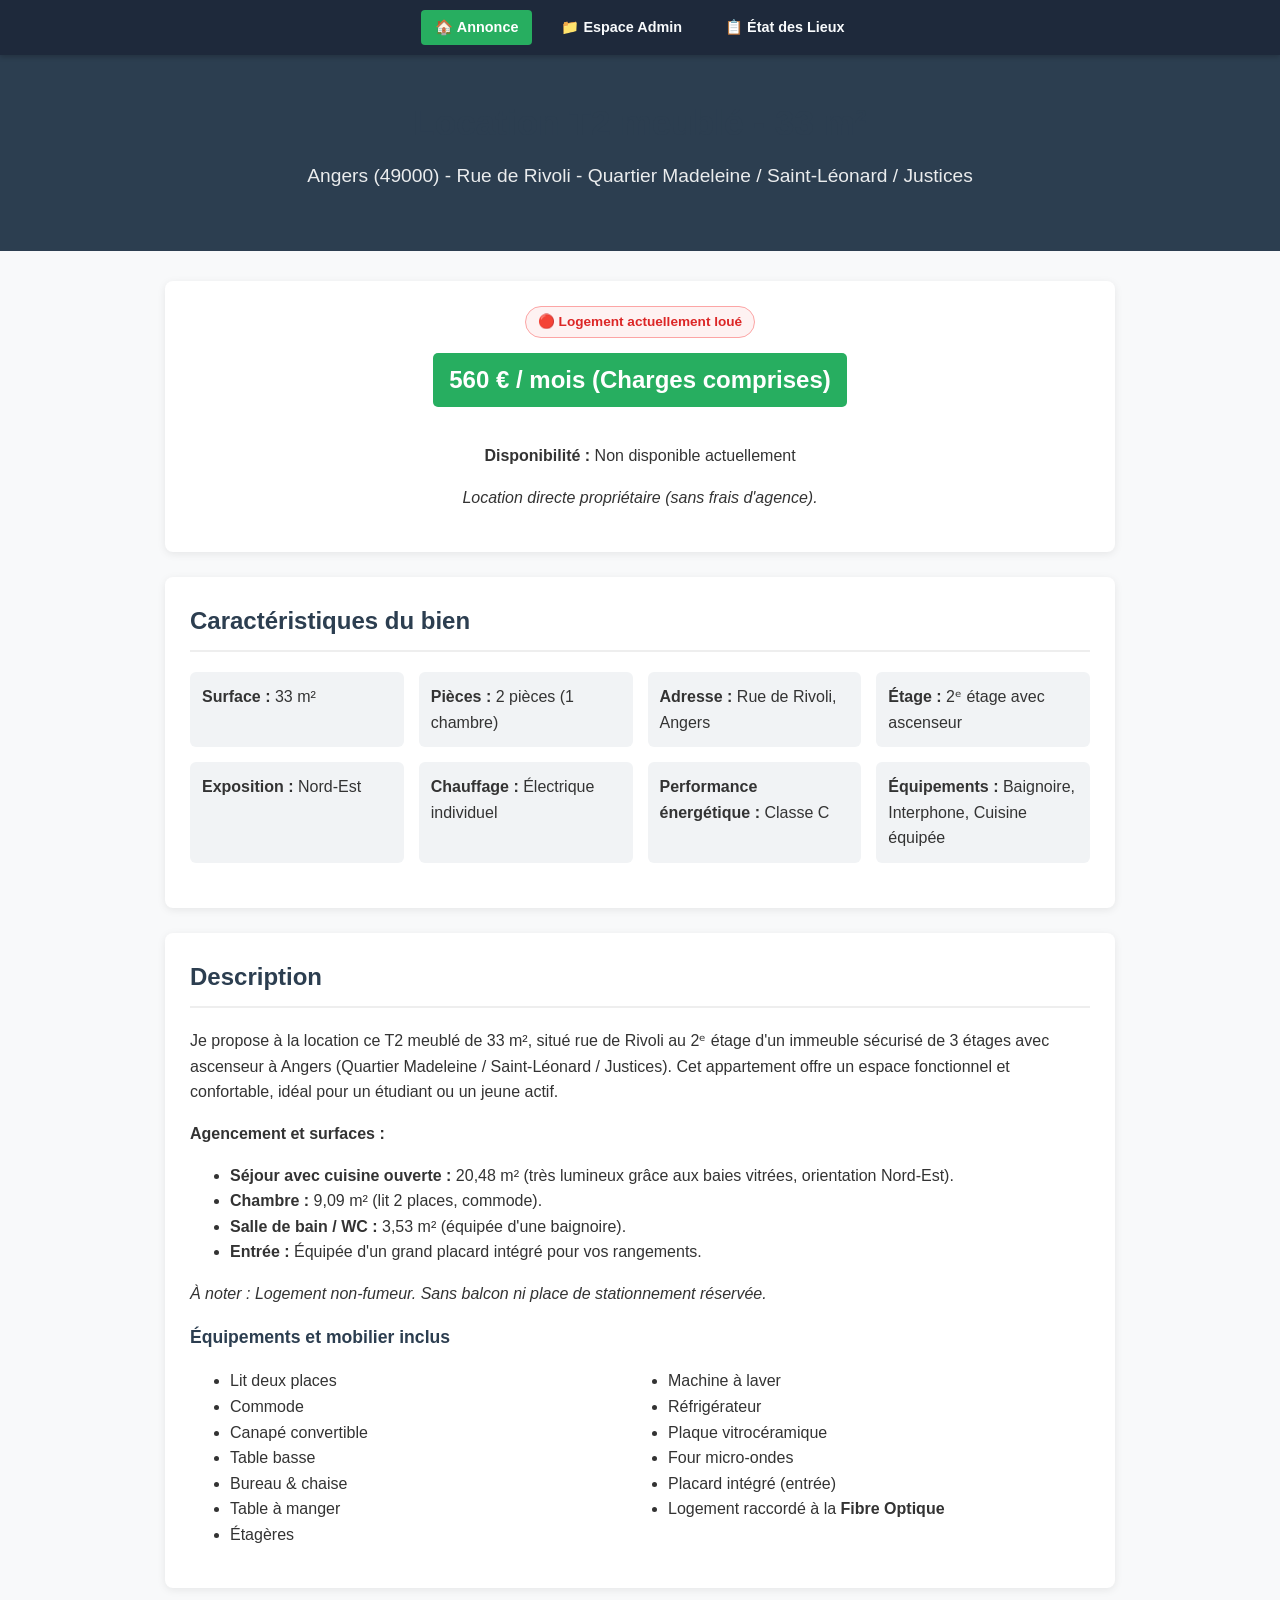
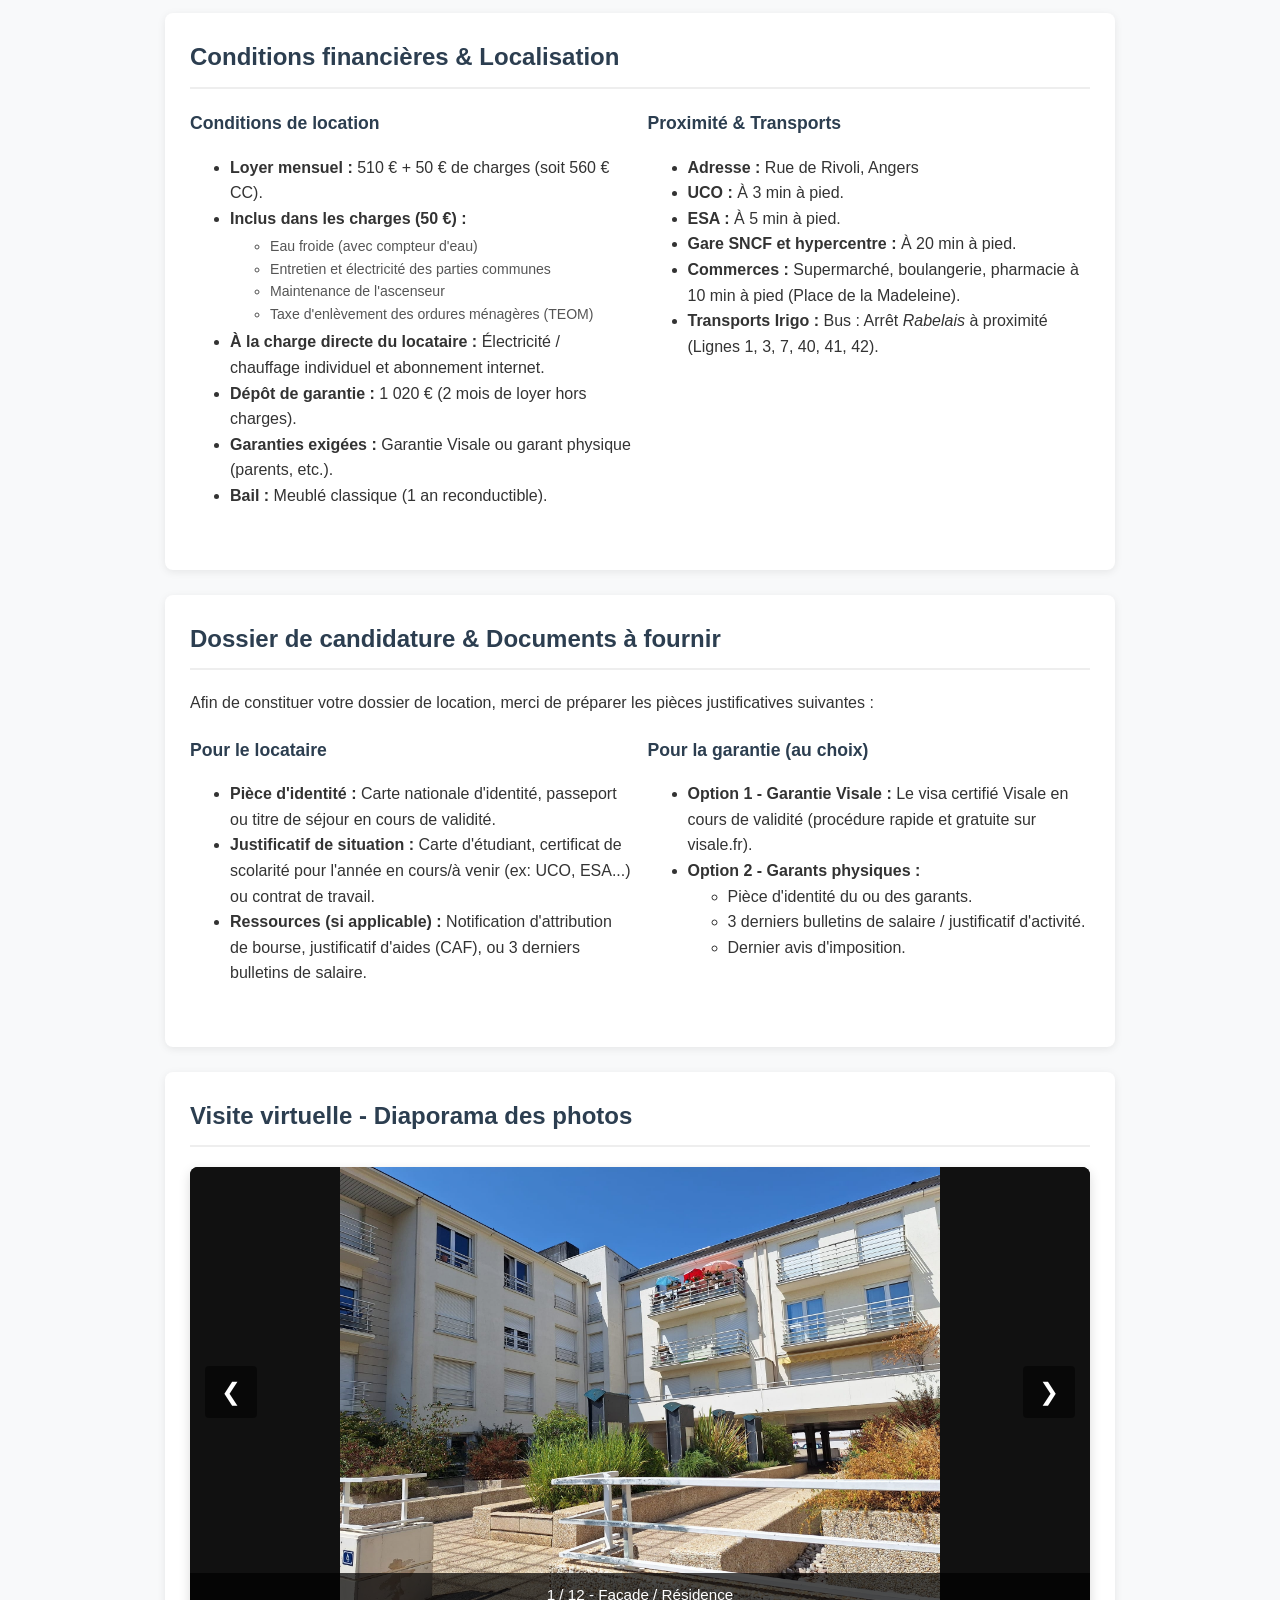
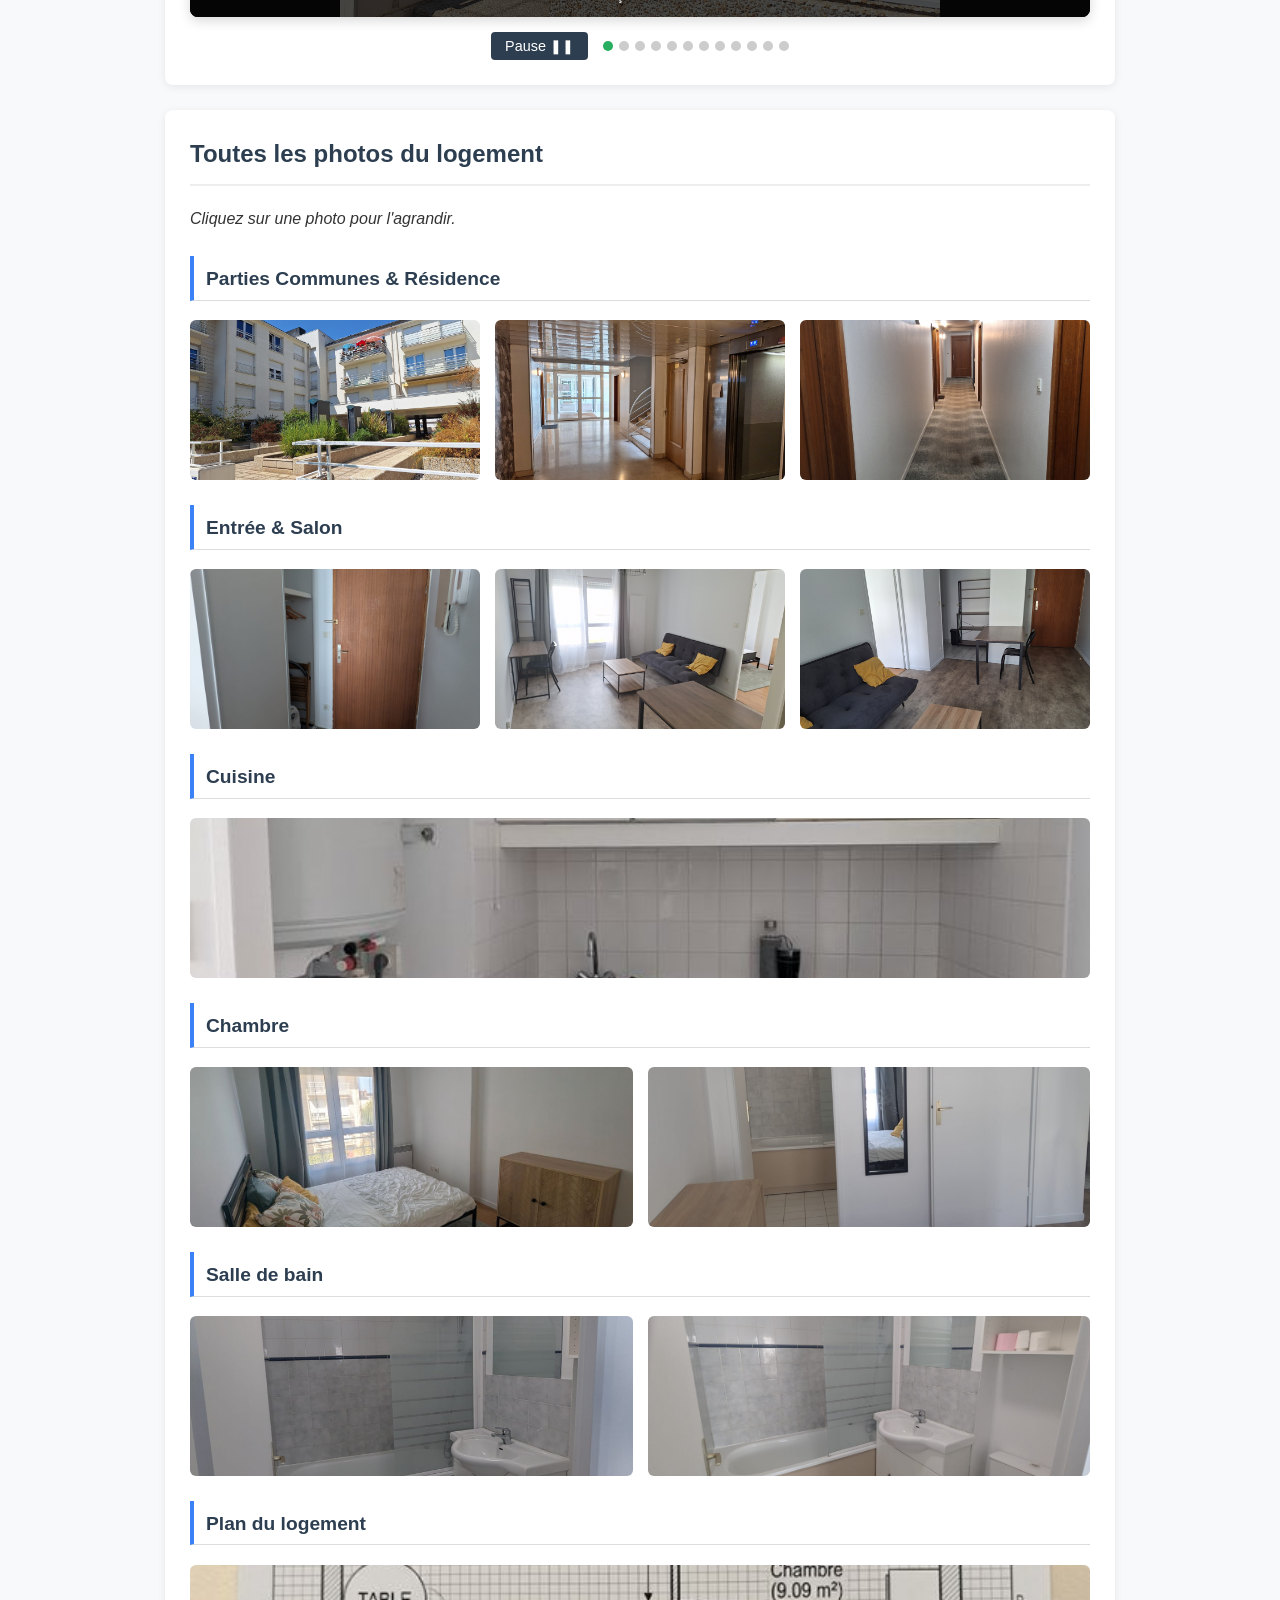
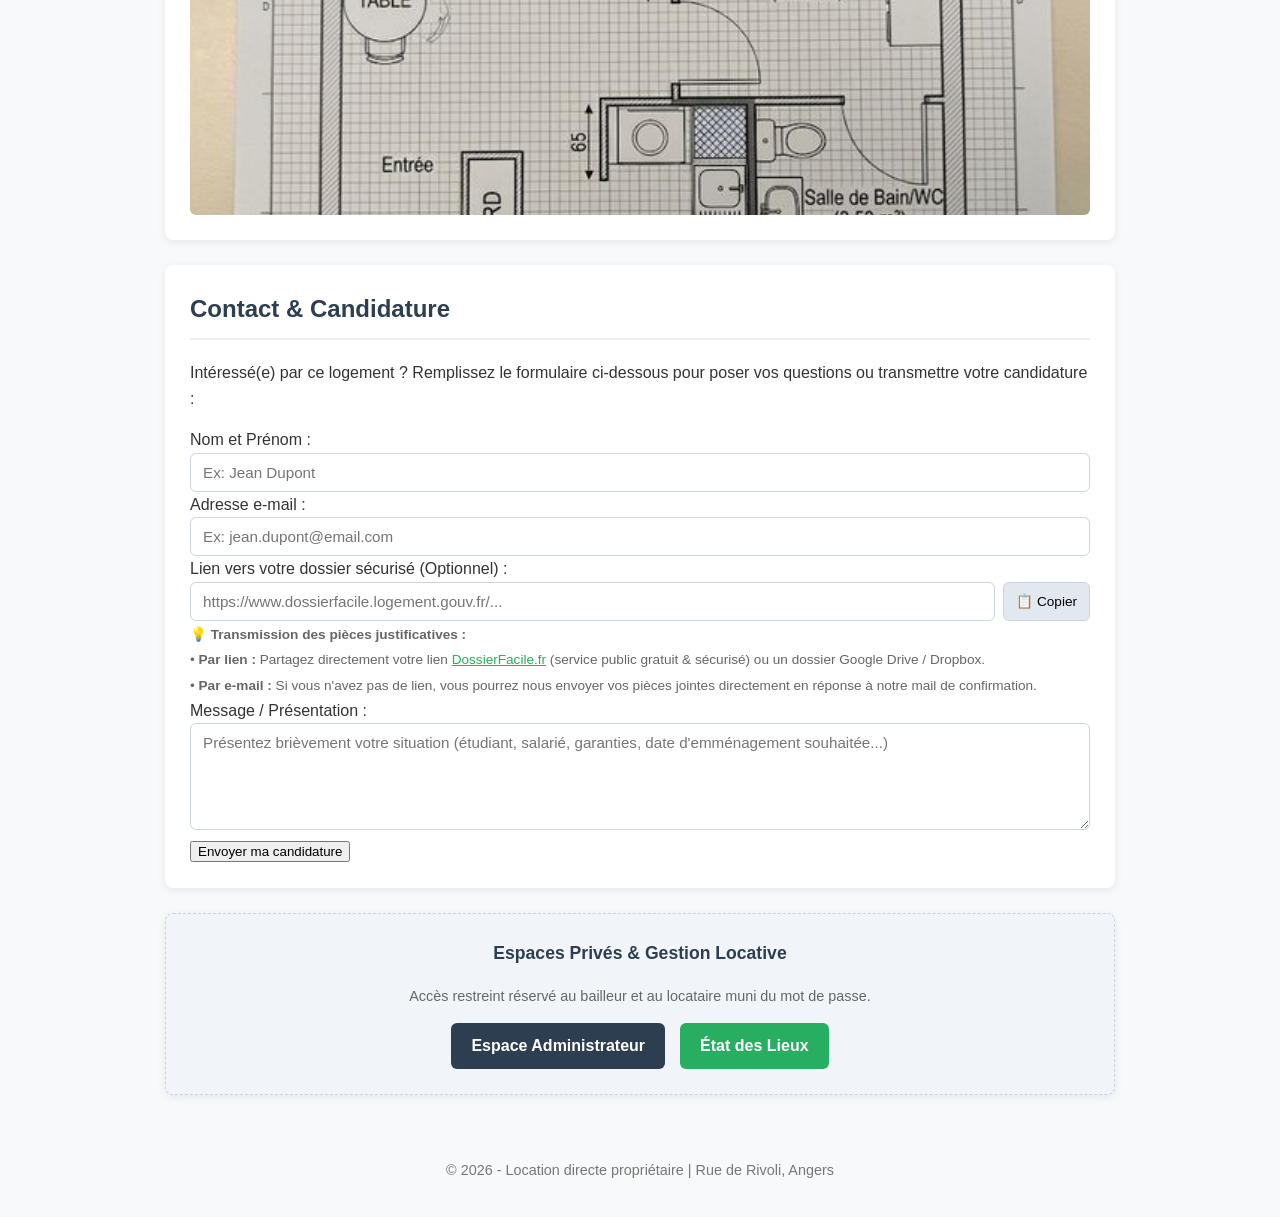
==== commit 341a9ec8: "Update index.html" ====
--- a/index.html
+++ b/index.html
@@ -4,14 +4,23 @@
     <meta charset="UTF-8">
     <meta name="viewport" content="width=device-width, initial-scale=1.0">
     <title>Location T2 meublé 33 m² - Angers (Rue de Rivoli / UCO / ESA)</title>
-<link rel="stylesheet" href="style.css">
+    
+    <!-- Métadonnées OpenGraph (Partage propre sur WhatsApp, SMS, Facebook) -->
+    <meta property="og:title" content="Location T2 meublé 33 m² - Angers (UCO / ESA)">
+    <meta property="og:description" content="Loyer : 560 € CC. Direct propriétaire, sans frais d'agence.">
+    <meta property="og:image" content="https://sylvb3r.github.io/Appart/images/salon-1.jpg">
+    <meta property="og:type" content="website">
+
+    <link rel="stylesheet" href="style.css">
 </head>
 <body>
+
 <nav class="navbar no-print">
     <a href="index.html" class="nav-btn active">🏠 Annonce</a>
     <a href="acces.html?redirect=admin.html" class="nav-btn">📁 Espace Admin</a>
     <a href="acces.html?redirect=etat-des-lieux.html" class="nav-btn">📋 État des Lieux</a>
 </nav>
+
     <header>
         <h1>Location T2 meublé - 33 m²</h1>
         <p>Angers (49000) - Rue de Rivoli - Quartier Madeleine / Saint-Léonard / Justices</p>
@@ -19,11 +28,16 @@
 
     <div class="container">
 
-        <!-- Synthèse Prix & Disponibilité -->
+        <!-- Synthèse Prix & Disponibilité avec Statut Dynamique -->
         <div class="card" style="text-align: center;">
+            <div style="margin-bottom: 15px;">
+                <span id="status-badge" style="background-color: #fef2f2; color: #dc2626; border: 1px solid #fca5a5; padding: 4px 12px; border-radius: 20px; font-size: 0.85rem; font-weight: bold; display: inline-block;">
+                    🔴 Logement actuellement loué
+                </span>
+            </div>
             <div class="price-badge">560 € / mois (Charges comprises)</div>
-            <p><strong>Disponibilité :</strong> À partir du 1ᵉʳ septembre 2026</p>
-            <p><em>Idéal pour un étudiant (UCO / ESA) ou un jeune actif. Location directe propriétaire (sans frais d'agence).</em></p>
+            <p id="availability-text"><strong>Disponibilité :</strong> Non disponible actuellement</p>
+            <p><em>Location directe propriétaire (sans frais d'agence).</em></p>
         </div>
 
         <!-- Caractéristiques clés -->
@@ -202,7 +216,7 @@
             </div>
         </div>
 
-        <!-- Formulaire de Contact -->
+        <!-- Formulaire de Contact avec Redirection Personnalisée -->
         <div class="card">
             <h2>Contact & Candidature</h2>
             <p>Intéressé(e) par ce logement ? Remplissez le formulaire ci-dessous pour poser vos questions ou transmettre votre candidature :</p>
@@ -210,8 +224,14 @@
             <form action="https://api.web3forms.com/submit" method="POST" class="contact-form">
                 <input type="hidden" name="access_key" value="6a2724be-3dd6-421c-b63e-825481144133">
                 <input type="hidden" name="subject" value="Nouvelle candidature - T2 Rue de Rivoli">
+                <!-- Page de confirmation personnalisée Web3Forms -->
+                <input type="hidden" name="redirect" value="https://sylvb3r.github.io/Appart/index.html?sent=true#contact-form">
                 <input type="checkbox" name="botcheck" class="hidden" style="display: none;">
                 
+                <div id="form-success-msg" style="display: none; background-color: #dcfce7; color: #15803d; border: 1px solid #86efac; padding: 12px; border-radius: 6px; font-weight: bold; text-align: center; margin-bottom: 15px;">
+                    ✅ Merci ! Votre candidature a bien été transmise. Nous vous recontacterons rapidement.
+                </div>
+
                 <div class="form-group">
                     <label for="name">Nom et Prénom :</label>
                     <input type="text" id="name" name="name" placeholder="Ex: Jean Dupont" required>
@@ -224,7 +244,10 @@
 
                 <div class="form-group">
                     <label for="dossier_link">Lien vers votre dossier sécurisé (Optionnel) :</label>
-                    <input type="url" id="dossier_link" name="dossier_link" placeholder="https://www.dossierfacile.fr/... ou Google Drive / Dropbox">
+                    <div style="display: flex; gap: 8px;">
+                        <input type="url" id="dossier_link" name="dossier_link" placeholder="https://www.dossierfacile.logement.gouv.fr/...">
+                        <button type="button" onclick="copyDossierLink()" style="background: #e2e8f0; border: 1px solid #cbd5e1; border-radius: 6px; padding: 0 12px; cursor: pointer; white-space: nowrap; font-size: 0.85rem;">📋 Copier</button>
+                    </div>
                     <small style="color: #666; font-size: 0.85rem; margin-top: 4px;">
                         💡 <strong>Transmission des pièces justificatives :</strong><br>
                         • <strong>Par lien :</strong> Partagez directement votre lien <a href="https://www.dossierfacile.logement.gouv.fr/" target="_blank" style="color: var(--accent-color);">DossierFacile.fr</a> (service public gratuit & sécurisé) ou un dossier Google Drive / Dropbox.<br>
@@ -286,7 +309,42 @@
             });
 
             initSlideshow();
+
+            // Gestion de la confirmation de formulaire Web3Forms
+            const urlParams = new URLSearchParams(window.location.search);
+            if (urlParams.get('sent') === 'true') {
+                document.getElementById('form-success-msg').style.display = 'block';
+            }
+
+            // Gestion dynamique du statut via l'URL (?statut=dispo ou ?statut=loue)
+            const statutParam = urlParams.get('statut');
+            const badge = document.getElementById('status-badge');
+            const availText = document.getElementById('availability-text');
+
+            if (statutParam === 'dispo') {
+                badge.style.backgroundColor = '#dcfce7';
+                badge.style.color = '#15803d';
+                badge.style.borderColor = '#86efac';
+                badge.innerText = '🟢 Logement disponible à la réservation';
+                availText.innerHTML = '<strong>Disponibilité :</strong> À partir du 1ᵉʳ septembre 2026';
+            } else if (statutParam === 'loue') {
+                badge.style.backgroundColor = '#fef2f2';
+                badge.style.color = '#dc2626';
+                badge.style.borderColor = '#fca5a5';
+                badge.innerText = '🔴 Logement actuellement loué';
+                availText.innerHTML = '<strong>Disponibilité :</strong> Non disponible actuellement';
+            }
         });
+
+        function copyDossierLink() {
+            const input = document.getElementById('dossier_link');
+            if (input.value) {
+                navigator.clipboard.writeText(input.value);
+                alert("Lien copié dans le presse-papier !");
+            } else {
+                alert("Veuillez d'abord coller un lien dans la case.");
+            }
+        }
 
         function initSlideshow() {
             if (imagesList.length === 0) return;
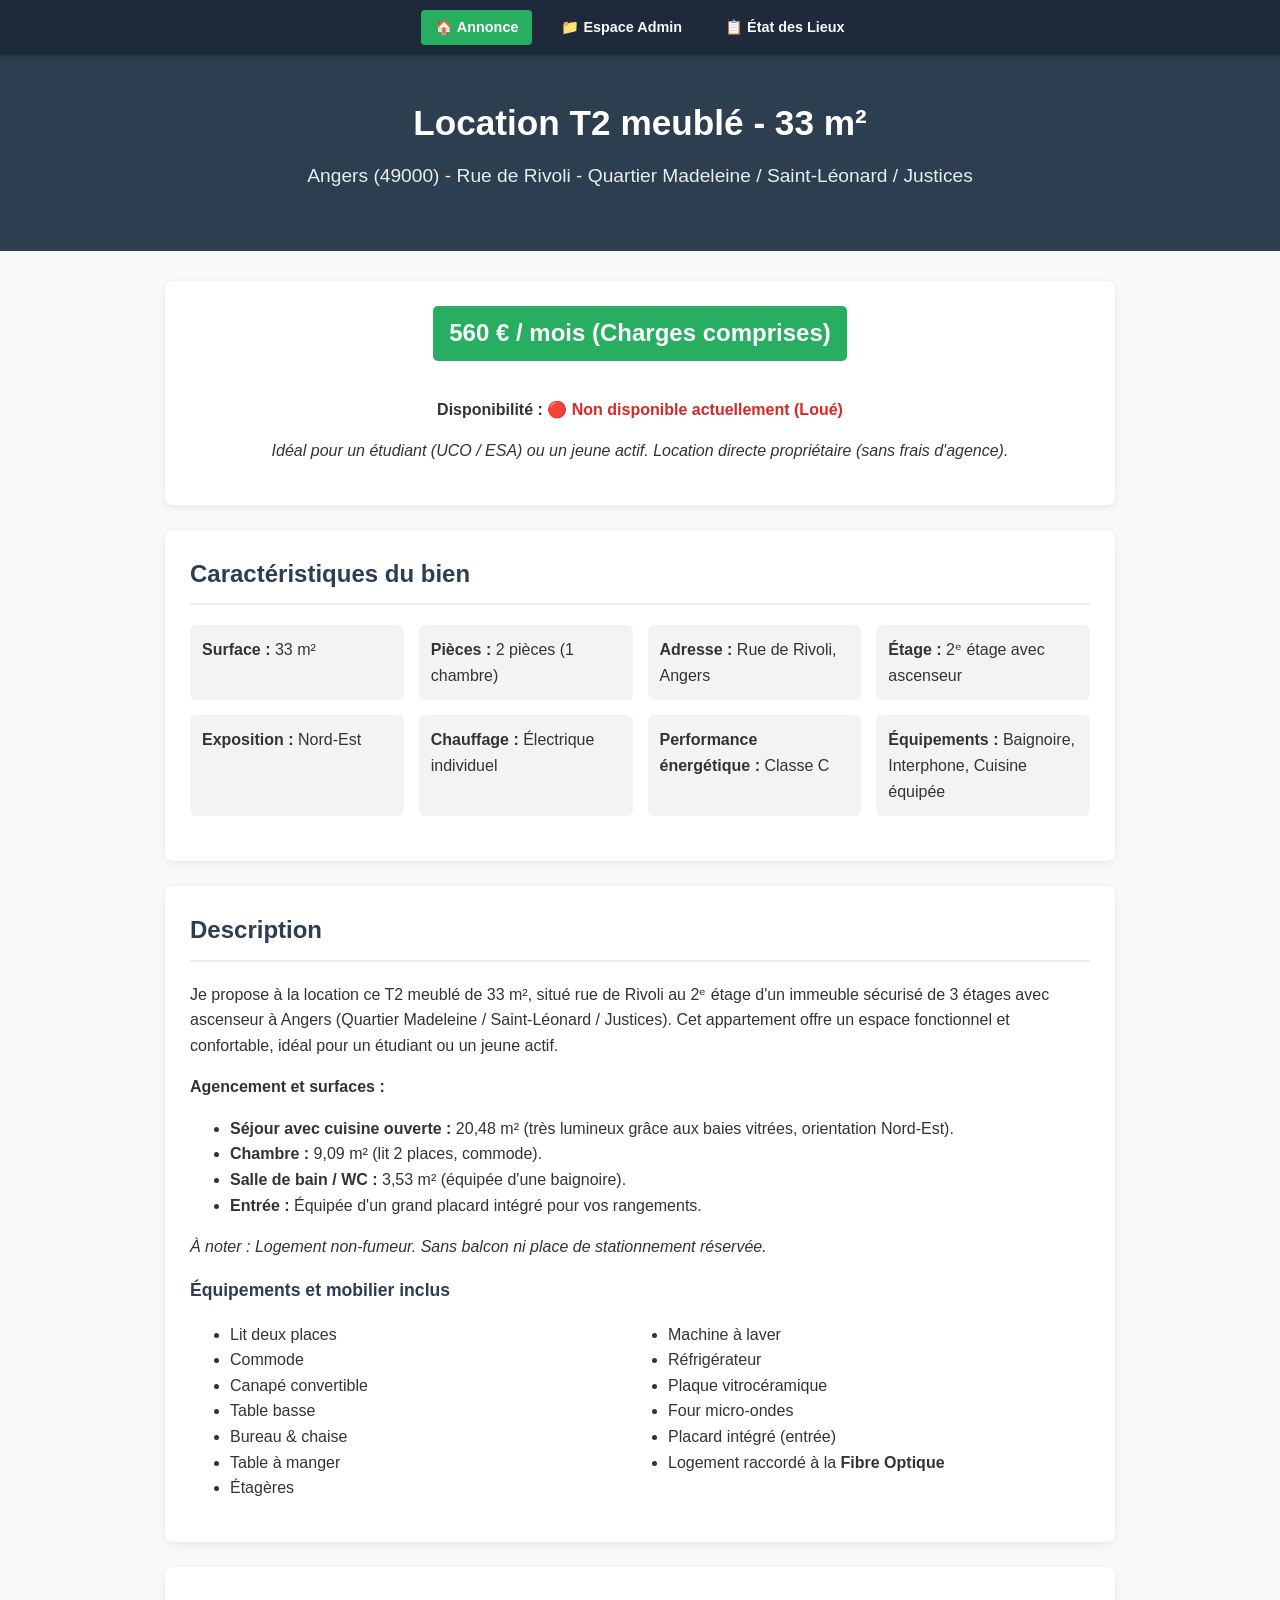
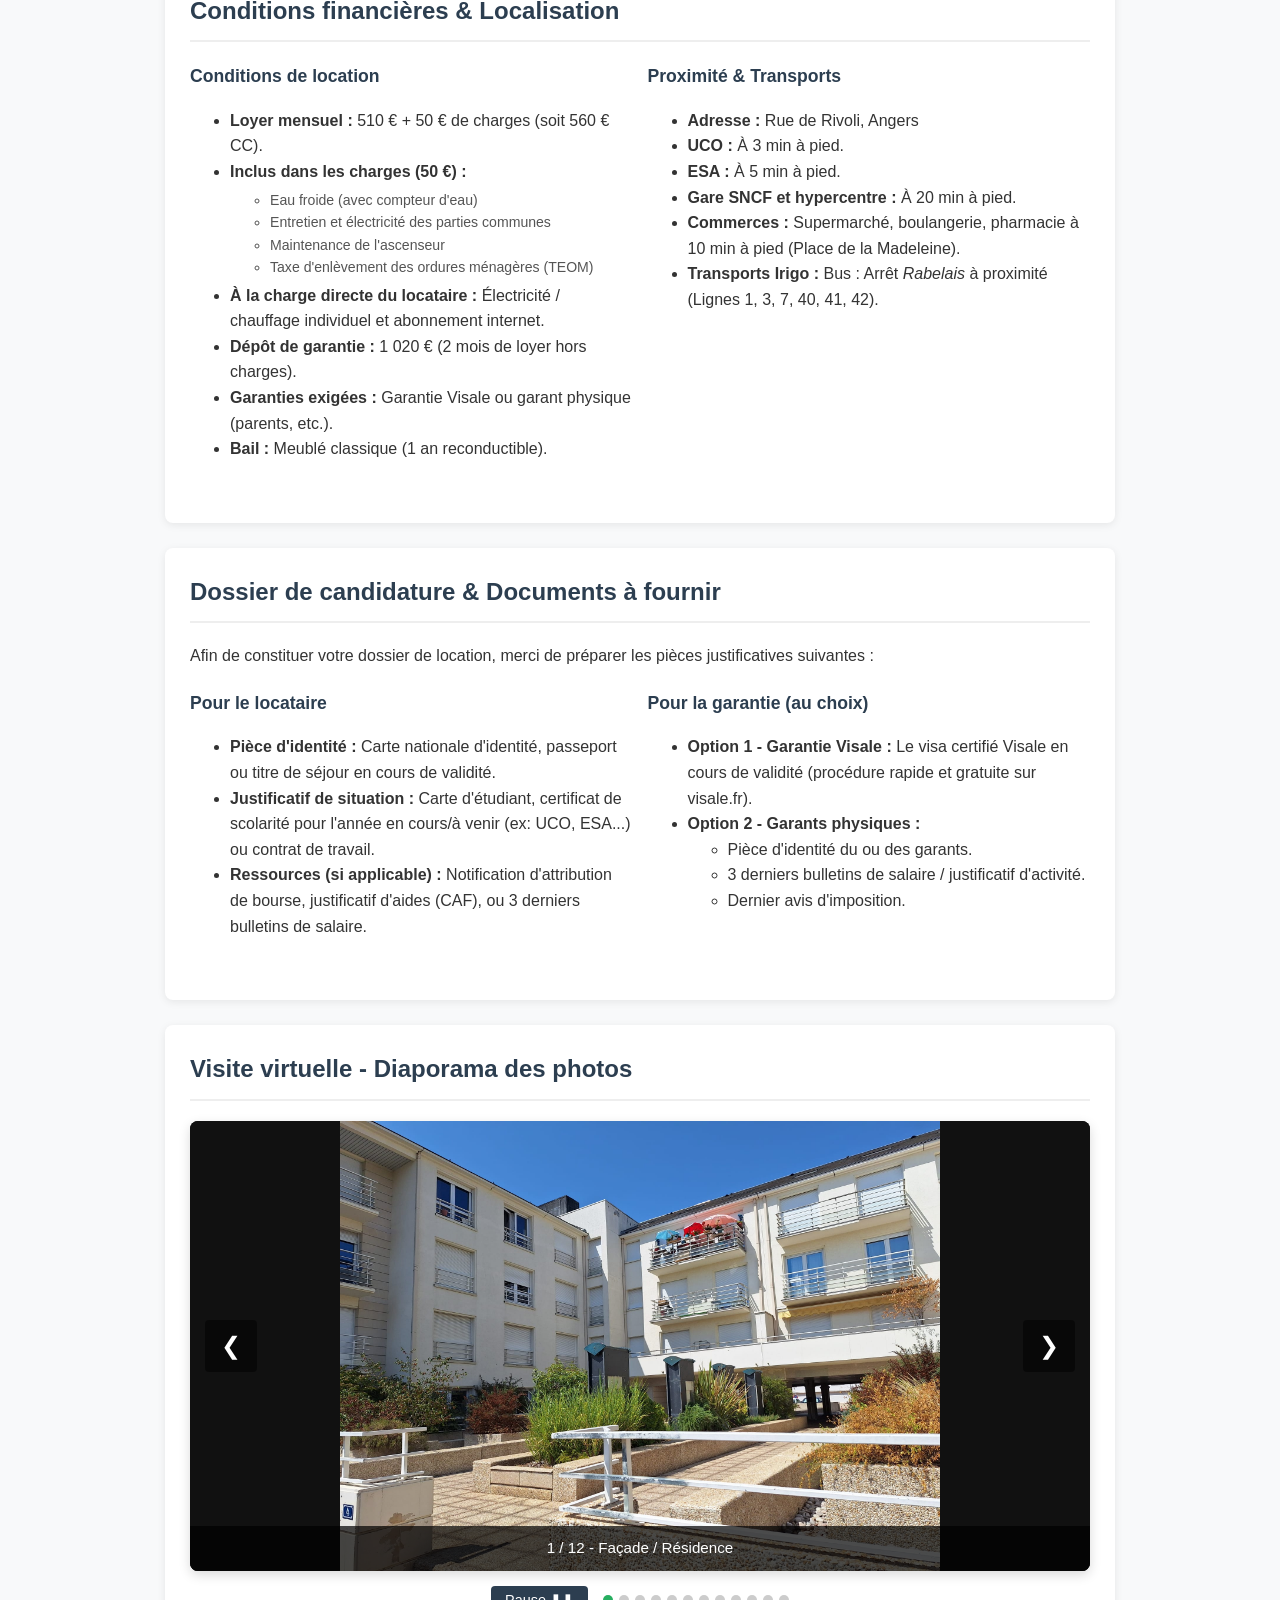
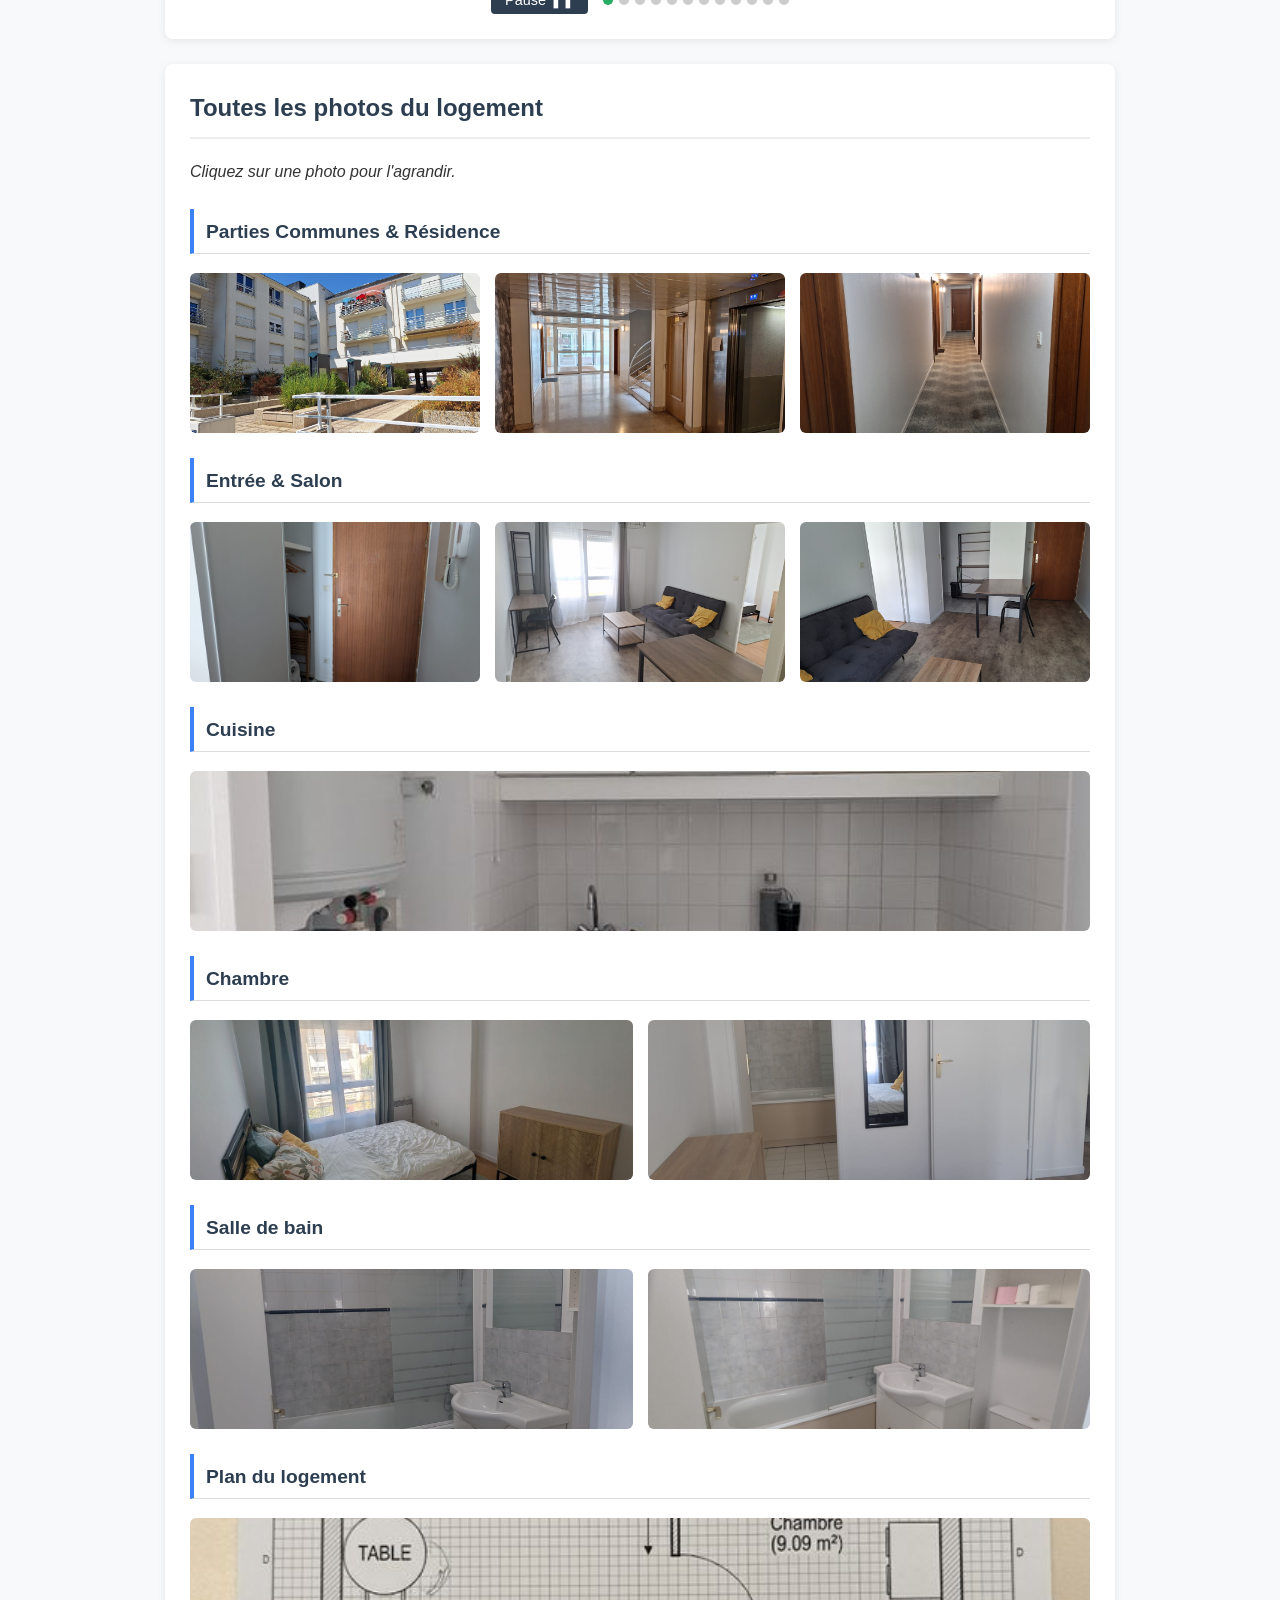
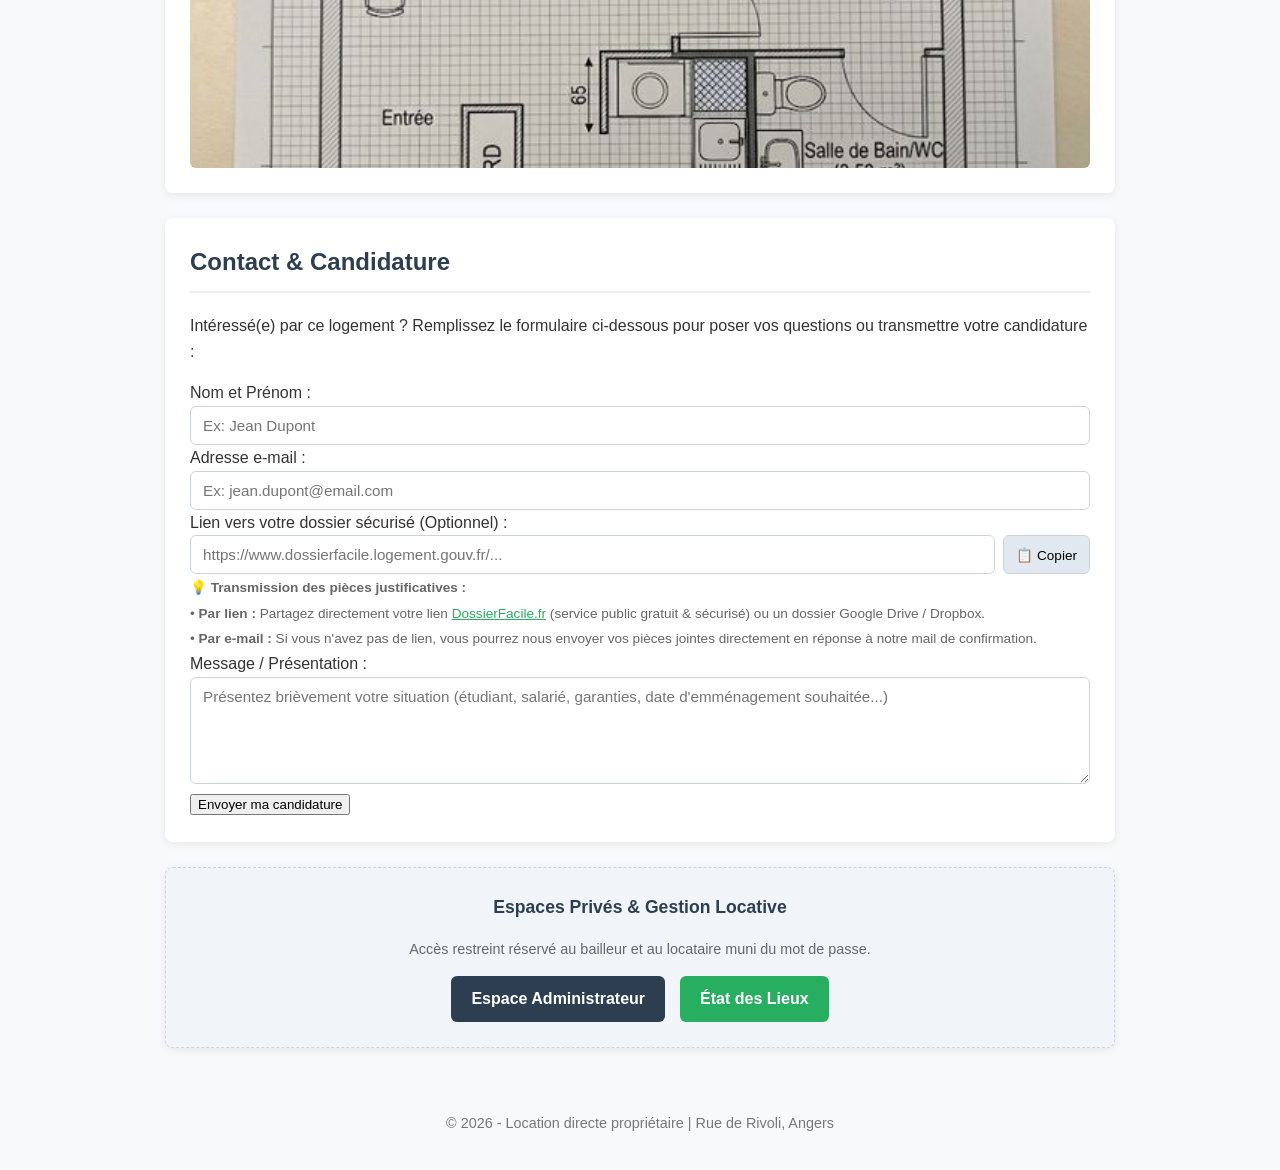
==== commit 9a10392b: "Update index.html" ====
--- a/index.html
+++ b/index.html
@@ -5,7 +5,6 @@
     <meta name="viewport" content="width=device-width, initial-scale=1.0">
     <title>Location T2 meublé 33 m² - Angers (Rue de Rivoli / UCO / ESA)</title>
     
-    <!-- Métadonnées OpenGraph (Partage propre sur WhatsApp, SMS, Facebook) -->
     <meta property="og:title" content="Location T2 meublé 33 m² - Angers (UCO / ESA)">
     <meta property="og:description" content="Loyer : 560 € CC. Direct propriétaire, sans frais d'agence.">
     <meta property="og:image" content="https://sylvb3r.github.io/Appart/images/salon-1.jpg">
@@ -21,26 +20,19 @@
     <a href="acces.html?redirect=etat-des-lieux.html" class="nav-btn">📋 État des Lieux</a>
 </nav>
 
-    <header>
-        <h1>Location T2 meublé - 33 m²</h1>
-        <p>Angers (49000) - Rue de Rivoli - Quartier Madeleine / Saint-Léonard / Justices</p>
+    <header style="background-color: var(--primary-color); color: white; padding: 40px 20px; text-align: center;">
+        <h1 style="margin: 0; font-size: 2.2rem; color: #ffffff; display: block;">Location T2 meublé - 33 m²</h1>
+        <p style="font-size: 1.2rem; margin-top: 10px; opacity: 0.9; color: #ffffff;">Angers (49000) - Rue de Rivoli - Quartier Madeleine / Saint-Léonard / Justices</p>
     </header>
 
     <div class="container">
 
-        <!-- Synthèse Prix & Disponibilité avec Statut Dynamique -->
         <div class="card" style="text-align: center;">
-            <div style="margin-bottom: 15px;">
-                <span id="status-badge" style="background-color: #fef2f2; color: #dc2626; border: 1px solid #fca5a5; padding: 4px 12px; border-radius: 20px; font-size: 0.85rem; font-weight: bold; display: inline-block;">
-                    🔴 Logement actuellement loué
-                </span>
-            </div>
             <div class="price-badge">560 € / mois (Charges comprises)</div>
-            <p id="availability-text"><strong>Disponibilité :</strong> Non disponible actuellement</p>
-            <p><em>Location directe propriétaire (sans frais d'agence).</em></p>
-        </div>
-
-        <!-- Caractéristiques clés -->
+            <p><strong>Disponibilité :</strong> <span id="status-text" style="color: #dc2626; font-weight: bold;">🔴 Non disponible actuellement (Loué)</span></p>
+            <p><em>Idéal pour un étudiant (UCO / ESA) ou un jeune actif. Location directe propriétaire (sans frais d'agence).</em></p>
+        </div>
+
         <div class="card">
             <h2>Caractéristiques du bien</h2>
             <div class="features-grid">
@@ -55,7 +47,6 @@
             </div>
         </div>
 
-        <!-- Description & Mobilier -->
         <div class="card">
             <h2>Description</h2>
             <p>Je propose à la location ce T2 meublé de 33 m², situé rue de Rivoli au 2ᵉ étage d'un immeuble sécurisé de 3 étages avec ascenseur à Angers (Quartier Madeleine / Saint-Léonard / Justices). Cet appartement offre un espace fonctionnel et confortable, idéal pour un étudiant ou un jeune actif.</p>
@@ -88,7 +79,6 @@
             </ul>
         </div>
         
-        <!-- Conditions & Emplacement -->
         <div class="card">
             <h2>Conditions financières & Localisation</h2>
             
@@ -126,7 +116,6 @@
             </div>
         </div>
 
-        <!-- Dossier de candidature & Documents -->
         <div class="card">
             <h2>Dossier de candidature & Documents à fournir</h2>
             <p>Afin de constituer votre dossier de location, merci de préparer les pièces justificatives suivantes :</p>
@@ -157,7 +146,6 @@
             </div>
         </div>
 
-        <!-- Diaporama (Slide Show) -->
         <div class="card">
             <h2>Visite virtuelle - Diaporama des photos</h2>
             <div class="slideshow-container">
@@ -174,7 +162,6 @@
             </div>
         </div>
         
-        <!-- Galerie Photos Structurée par Catégories -->
         <div class="card">
             <h2>Toutes les photos du logement</h2>
             <p><em>Cliquez sur une photo pour l'agrandir.</em></p>
@@ -216,7 +203,6 @@
             </div>
         </div>
 
-        <!-- Formulaire de Contact avec Redirection Personnalisée -->
         <div class="card">
             <h2>Contact & Candidature</h2>
             <p>Intéressé(e) par ce logement ? Remplissez le formulaire ci-dessous pour poser vos questions ou transmettre votre candidature :</p>
@@ -224,7 +210,6 @@
             <form action="https://api.web3forms.com/submit" method="POST" class="contact-form">
                 <input type="hidden" name="access_key" value="6a2724be-3dd6-421c-b63e-825481144133">
                 <input type="hidden" name="subject" value="Nouvelle candidature - T2 Rue de Rivoli">
-                <!-- Page de confirmation personnalisée Web3Forms -->
                 <input type="hidden" name="redirect" value="https://sylvb3r.github.io/Appart/index.html?sent=true#contact-form">
                 <input type="checkbox" name="botcheck" class="hidden" style="display: none;">
                 
@@ -264,7 +249,6 @@
             </form>
         </div>
 
-        <!-- Section d'accès aux espaces sécurisés (Pied de page) -->
         <div class="card" style="text-align: center; background-color: #f1f5f9; border: 1px dashed var(--border-color);">
             <h3 style="background: none; padding: 0; border: none; font-size: 1.1rem; margin-top: 0;">Espaces Privés & Gestion Locative</h3>
             <p style="font-size: 0.9rem; color: #666; margin-bottom: 15px;">Accès restreint réservé au bailleur et au locataire muni du mot de passe.</p>
@@ -274,7 +258,6 @@
             </div>
         </div>
         
-        <!-- Boîte Modale / Lightbox Grand Écran -->
         <div id="lightbox" class="lightbox">
             <span class="lightbox-close" onclick="closeLightbox()">&times;</span>
             <div class="lightbox-content-wrapper">
@@ -310,29 +293,22 @@
 
             initSlideshow();
 
-            // Gestion de la confirmation de formulaire Web3Forms
+            // Confirmation envoi Web3Forms
             const urlParams = new URLSearchParams(window.location.search);
             if (urlParams.get('sent') === 'true') {
                 document.getElementById('form-success-msg').style.display = 'block';
             }
 
-            // Gestion dynamique du statut via l'URL (?statut=dispo ou ?statut=loue)
+            // Gestion dynamique de la disponibilité via l'URL (?statut=dispo ou ?statut=loue)
             const statutParam = urlParams.get('statut');
-            const badge = document.getElementById('status-badge');
-            const availText = document.getElementById('availability-text');
+            const statusText = document.getElementById('status-text');
 
             if (statutParam === 'dispo') {
-                badge.style.backgroundColor = '#dcfce7';
-                badge.style.color = '#15803d';
-                badge.style.borderColor = '#86efac';
-                badge.innerText = '🟢 Logement disponible à la réservation';
-                availText.innerHTML = '<strong>Disponibilité :</strong> À partir du 1ᵉʳ septembre 2026';
+                statusText.style.color = '#15803d';
+                statusText.innerText = '🟢 À partir du 1ᵉʳ septembre 2026';
             } else if (statutParam === 'loue') {
-                badge.style.backgroundColor = '#fef2f2';
-                badge.style.color = '#dc2626';
-                badge.style.borderColor = '#fca5a5';
-                badge.innerText = '🔴 Logement actuellement loué';
-                availText.innerHTML = '<strong>Disponibilité :</strong> Non disponible actuellement';
+                statusText.style.color = '#dc2626';
+                statusText.innerText = '🔴 Non disponible actuellement (Loué)';
             }
         });
 
